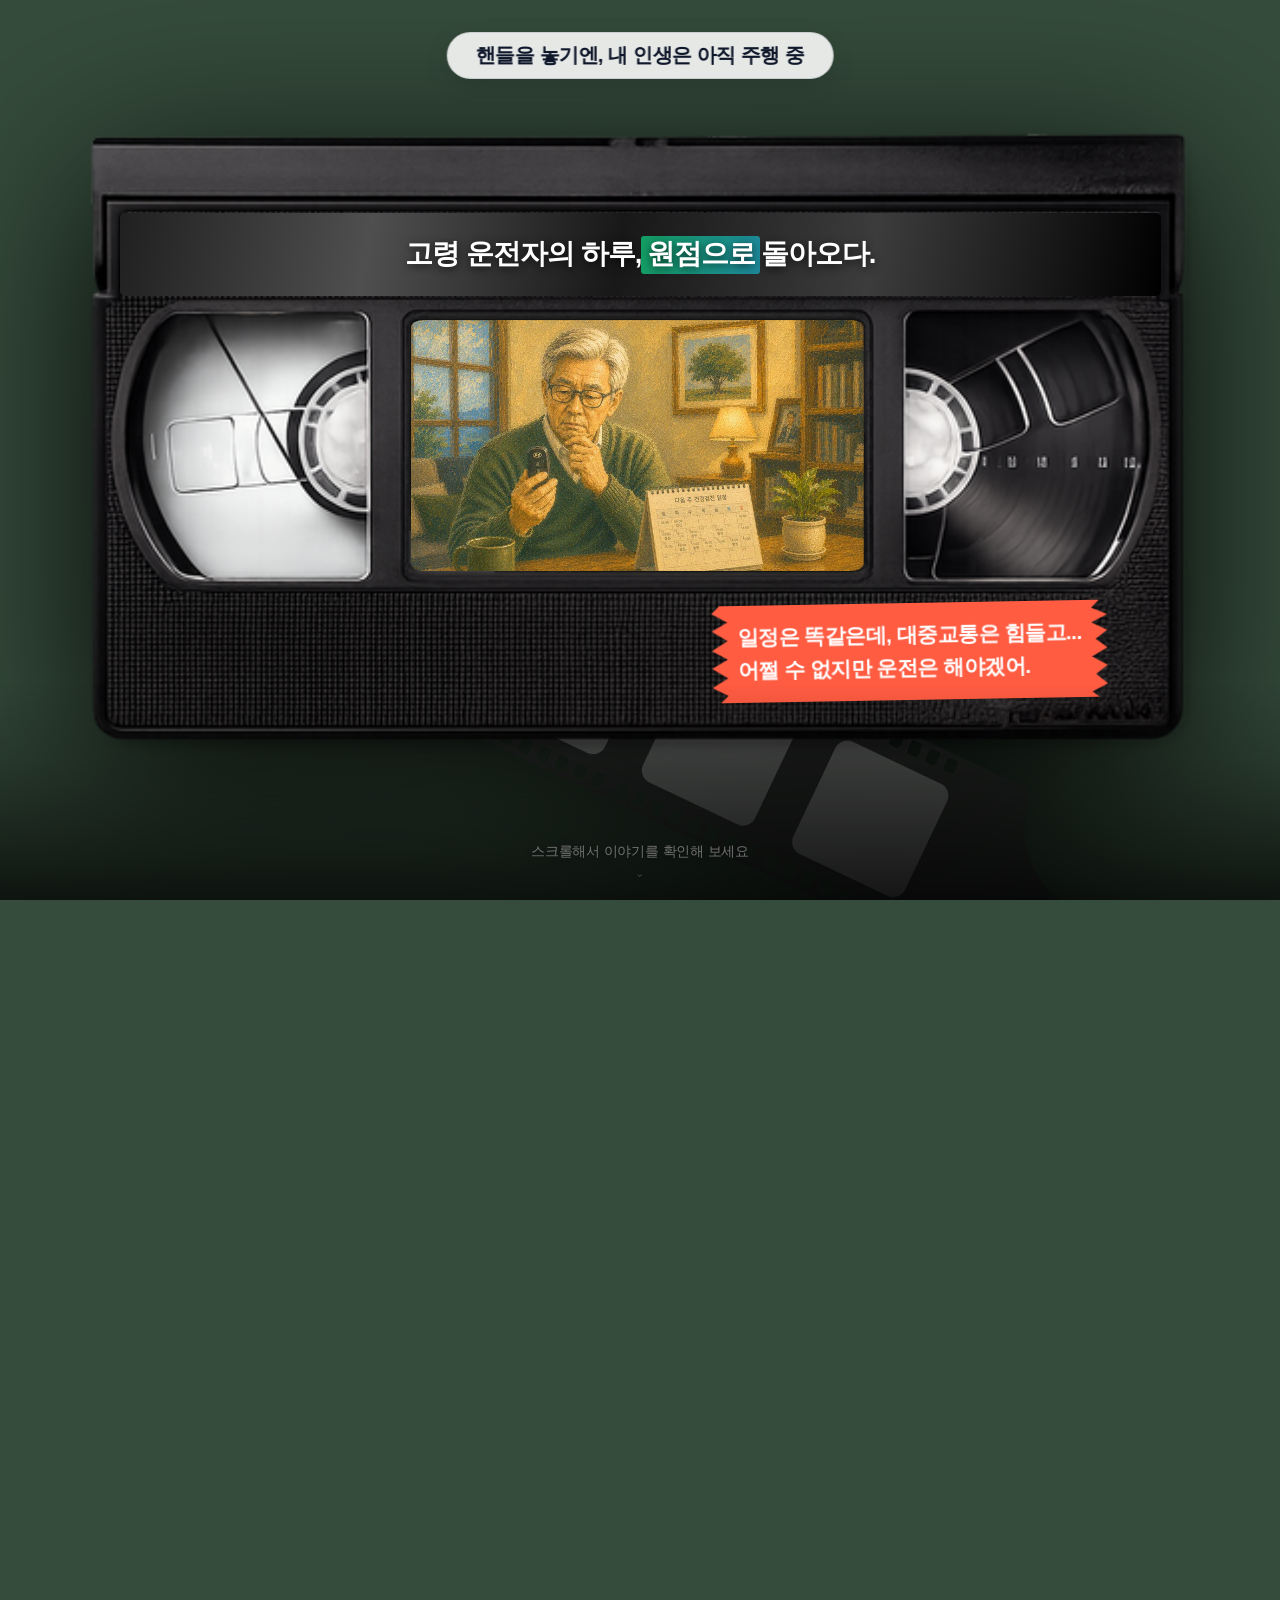
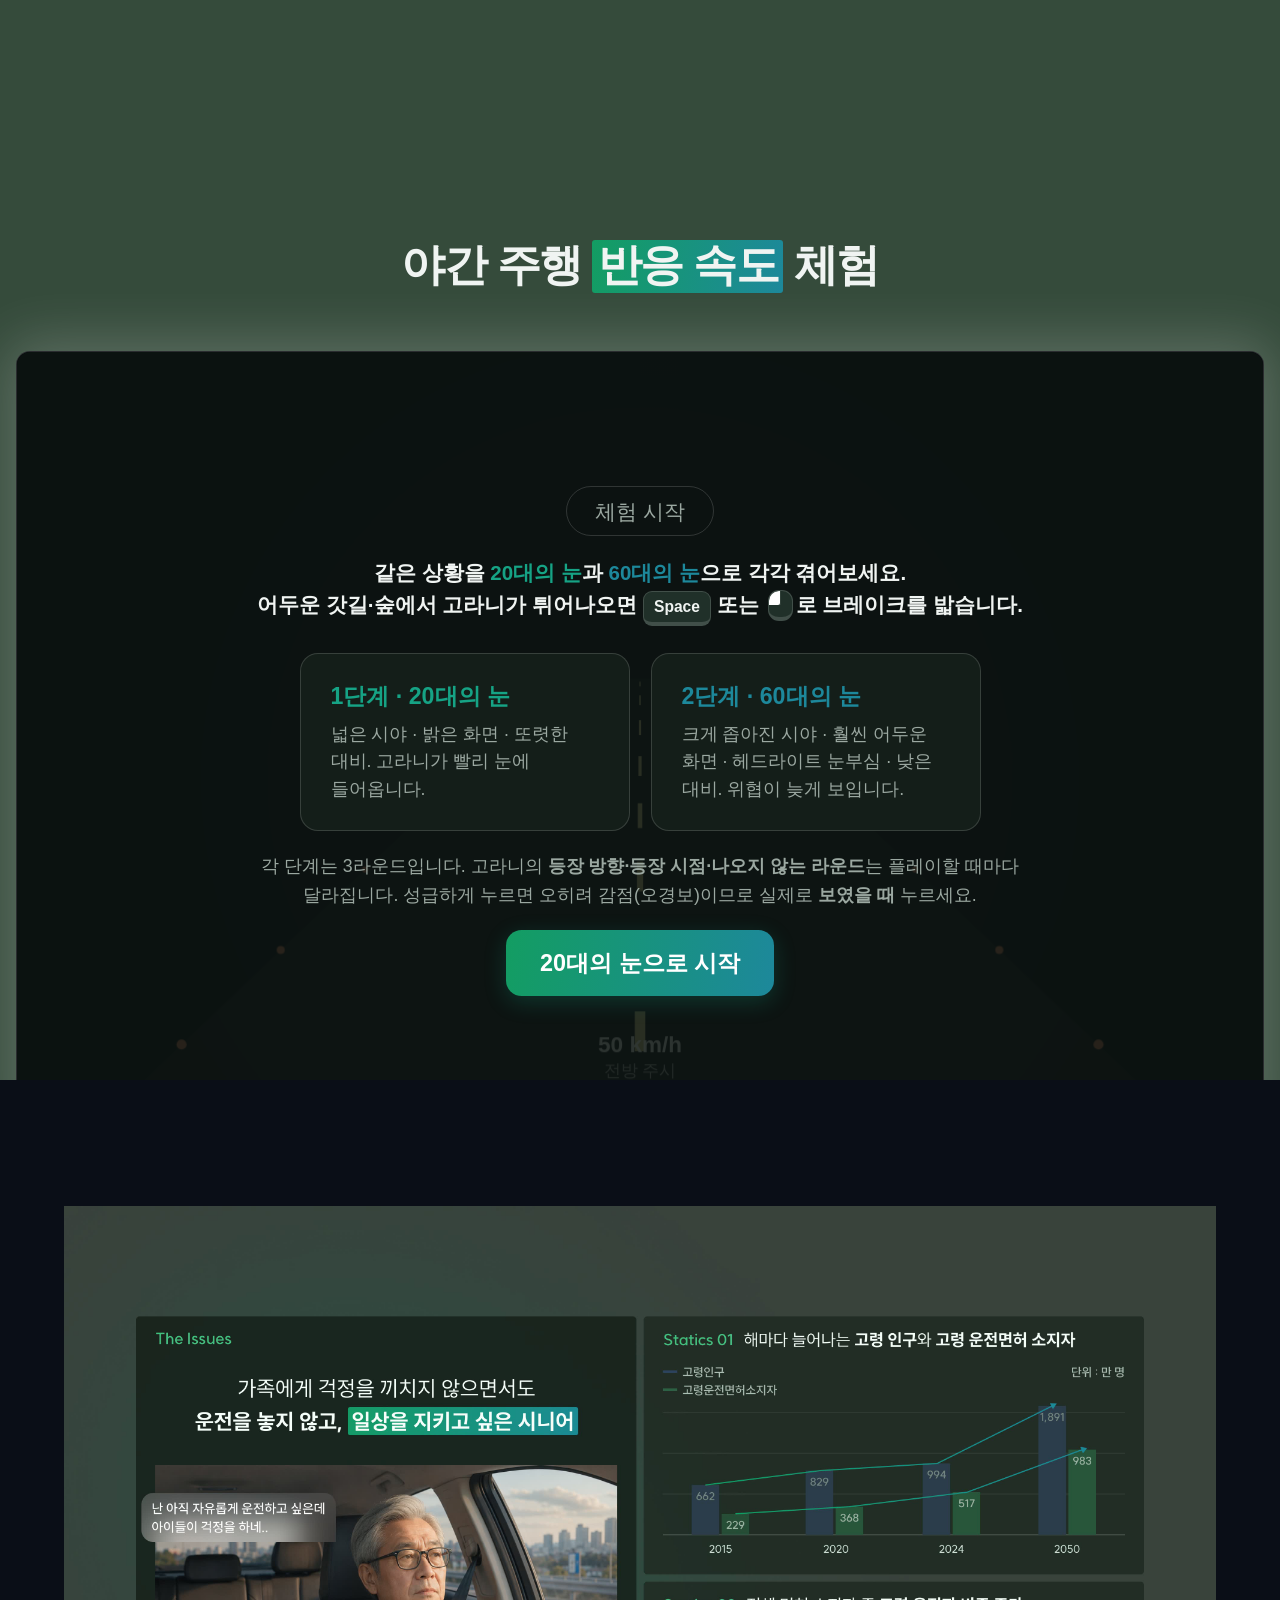
==== index.html @ 82ce7ccb "20260814 UI: Normalize initial scroll state 새로고침 후 지연 초기화와 스크롤 위치 튐을 정리했습니다." ====
<!doctype html>
<html lang="ko">
<head>
  <meta charset="UTF-8">
  <meta name="viewport" content="width=device-width, initial-scale=1">
  <script>
    history.scrollRestoration = 'manual';
    window.scrollTo(0, 0);
  </script>
  <title>핸들을 놓기엔, 내 인생은 아직 주행 중</title>
  <meta name="description" content="고령 운전자의 시선으로 바라본 일상과 교통 현실. 스크롤 인터랙션 비디오 테이프 스토리텔링">
  <meta property="og:type" content="website">
  <meta property="og:title" content="고령 운전자의 하루 — Scroll Sequence">
  <meta property="og:description" content="고령 운전자의 시선으로 바라본 일상과 교통 현실. 스크롤 인터랙션 비디오 테이프 스토리텔링">
  <meta property="og:url" content="https://userstory-h-04.vercel.app/">
  <meta property="og:image" content="https://userstory-h-04.vercel.app/assets/Thumbnail/T_Thumbnail.png">
  <meta property="og:image:width" content="1200">
  <meta property="og:image:height" content="630">
  <meta name="twitter:card" content="summary_large_image">
  <meta name="twitter:image" content="https://userstory-h-04.vercel.app/assets/Thumbnail/T_Thumbnail.png">
  <link rel="stylesheet" href="assets/style.css">
</head>
<body>
  <svg class="visual-filters" aria-hidden="true">
    <filter id="film-turbulence">
      <feTurbulence type="fractalNoise" baseFrequency=".008" numOctaves="2" seed="8" result="noise"/>
      <feDisplacementMap in="SourceGraphic" in2="noise" scale="24"/>
    </filter>
  </svg>

  <main>
    <section id="cover" class="page-section sequence--intro" aria-label="인트로">
      <div class="vhs-sticky">
        <div id="vhsCassette" class="vhs-stage-wrapper">
          <div class="film-strip-background">
            <img class="film-strip-img" src="assets/Playbook/_Screen/T_VideoFilm.png" alt="" draggable="false">
          </div>
          <div class="vhs-cassette-frame">
            <img class="vhs-body-img" src="assets/Playbook/_Screen/T_Video.png" alt="VHS 플레이어" draggable="false">
            <div class="vhs-screen-window">
              <div id="frame1" class="story-frame active"><img class="screen-content-img" src="assets/Playbook/_Story/Cover/T_Concern_02.webp" alt="운전을 고민하는 아버지"></div>
              <div id="frame2" class="story-frame"><img class="screen-content-img" src="assets/Playbook/_Story/Cover/T_Concern_02.webp" alt="운전을 고민하는 아버지"></div>
              <div id="frame3" class="story-frame"><img class="screen-content-img" src="assets/Playbook/_Story/Cover/T_Concern_02.webp" alt="운전을 고민하는 아버지"></div>
            </div>
            <div class="vhs-label-title">고령 운전자의 하루, <span>원점으로</span> 돌아오다.</div>
            <p id="noteText" class="vhs-orange-note">일정은 똑같은데, 대중교통은 힘들고...<br>어쩔 수 없지만 운전은 해야겠어.</p>
            <div id="glitchOverlay" class="glitch-overlay" aria-hidden="true"></div>
          </div>
        </div>
        <button id="scrollPrompt" class="scroll-prompt" type="button">
          <span class="scroll-text">스크롤해서 이야기를 확인해 보세요</span>
          <span class="scroll-arrow" aria-hidden="true">⌄</span>
        </button>
      </div>
    </section>

    <section id="playbook" class="page-section film-story scroll-sequences" aria-label="운전 시나리오">
      <h1 class="sr-only">핸들을 놓기엔, 내 인생은 아직 주행 중</h1>
      <div class="film-story-stage">
        <div class="shared-film-viewport">
          <div class="shared-film">
            <img class="shared-film-mask" src="assets/Playbook/_Screen/T_Film.png" alt="" draggable="false">
            <span class="film-date film-date--2">2026. 03. 23 (MON)</span>
            <span class="film-date film-date--3">2026. 03. 24 (TUE)</span>
            <span class="film-date film-date--4">2026. 03. 25 (WED)</span>
            <span class="film-date film-date--5">2026. 03. 26 (THU)</span>
            <span class="film-date film-date--6">2026. 03. 27 (FRI)</span>
            <span class="film-date film-date--7">2026. 03. 29 (SUN)</span>
            <div class="film-window" data-sequence="2">
              <img class="is-active" src="assets/Playbook/_Story/01_Accident/T_Accident_01.webp" alt="사고 상황 1"><img src="assets/Playbook/_Story/01_Accident/T_Accident_02.webp" alt="사고 상황 2"><img src="assets/Playbook/_Story/01_Accident/T_Accident_03.webp" alt="사고 상황 3">
            </div>
            <div class="film-window" data-sequence="3">
              <img class="is-active" src="assets/Playbook/_Story/02_Parking/T_Parking_01.webp" alt="주차 상황 1"><img src="assets/Playbook/_Story/02_Parking/T_Parking_02.webp" alt="주차 상황 2">
            </div>
            <div class="film-window" data-sequence="4">
              <img class="is-active" src="assets/Playbook/_Story/03_NewFeatures/T_Technology_01.webp" alt="신기술 사용 1"><img src="assets/Playbook/_Story/03_NewFeatures/T_Technology_02.webp" alt="신기술 사용 2">
            </div>
            <div class="film-window" data-sequence="5">
              <img class="is-active" src="assets/Playbook/_Story/04_PhoneCall/T_PhoneCall_02.webp" alt="가족 통화 2"><img src="assets/Playbook/_Story/04_PhoneCall/T_PhoneCall_03.webp" alt="가족 통화 3">
            </div>
            <div class="film-window" data-sequence="6">
              <img class="is-active" src="assets/Playbook/_Story/05_PublicTransit/T_PublicTransit_01.webp" alt="대중교통 이동 1"><img src="assets/Playbook/_Story/05_PublicTransit/T_PublicTransit_02.webp" alt="대중교통 이동 2"><img src="assets/Playbook/_Story/05_PublicTransit/T_PublicTransit_03.webp" alt="대중교통 이동 3">
            </div>
            <div class="film-window" data-sequence="7">
              <img class="is-active" src="assets/Playbook/_Story/06_Schedule/T_Schedule_02.webp" alt="일정 관리 2">
            </div>
          </div>
          <div class="film-outfocus film-outfocus--top"></div>
          <div class="film-outfocus film-outfocus--bottom"></div>
        </div>
        <div class="sequence-copy">
          <p class="sequence-kicker">DRIVING STORY</p>
          <h2 class="sequence-title">이제는<br><span class="title-highlight">예전 같지 않은 반사 신경</span>으로 불안이 커진다</h2>
        </div>
        <p class="sequence-bubble">내 운전 경력이 얼만데! 아직 문제 없어!</p>
      </div>
      <div class="film-story-timeline">
        <div id="sq02" class="sequence-segment" data-sequence="2" data-steps="3" data-title="이제는|예전 같지 않은 반사 신경으로 불안이 커진다" data-highlight="예전 같지 않은 반사 신경" data-bubbles="내 운전 경력이 얼만데! 아직 문제 없어!|어이구, 깜짝이야! 갑자기 오토바이가 나타났네!|이제는 반사 신경이 예전 같지 않네..."><i></i><i></i><i></i></div>
        <div class="sequence-segment" data-sequence="3" data-steps="2" data-title="차량 조작에 있어서|공간, 거리 판단의 어려움 증가" data-highlight="공간, 거리 판단의 어려움 증가" data-bubbles="어휴, 공간이 잘 안 나오네...|예전에는 한 번에 주차했는데... 이제는 백미러를 몇 번이나 보게 되네..."><i></i><i></i></div>
        <div class="sequence-segment" data-sequence="4" data-steps="2" data-title="새로운 기능과 어려운 용어로 기술 습득에 부담" data-highlight="기술 습득에 부담" data-bubbles="딸이 요즘 좋은 기능이 있다고 하던데...|모르는 기능이 너무 많고 복잡한데...\n이걸 어떻게 쓰지?"><i></i><i></i></div>
        <div class="sequence-segment" data-sequence="5" data-steps="2" data-title="운전을 말리는 주변인들의 걱정과 염려" data-highlight="주변인들의 걱정과 염려" data-bubbles="아빠... 이제는 나이도 있으니 운전을 그만하면 안 돼?\n나 걱정돼서 그래...|이제는 자녀들도 내 운전을 걱정하네...\n진짜 이제 운전을 그만해야 하나..."><i></i><i></i></div>
        <div class="sequence-segment" data-sequence="6" data-steps="3" data-title="운전대를 놓으며|멀어진 일상의 주도권" data-highlight="멀어진 일상의 주도권" data-bubbles="자식도 그렇게 말하는데... 대중교통을 탈까?|먼 거리도 아닌데 환승이 몇 번이야?|운전을 그만두니 이동이 버겁네..."><i></i><i></i><i></i></div>
        <div class="sequence-segment" data-sequence="7" data-steps="1" data-title="내 삶을 되찾기 위한 운전의 재선택" data-highlight="운전의 재선택" data-bubbles="그래도 운전은 포기할 수 없어!"><i></i></div>
        <div class="game-transition-spacer"></div>
      </div>
    </section>

    <div id="sq08" class="game-sequence" role="region" aria-label="반응 속도 게임">
      <iframe class="game-frame" src="assets/Playbook/_Game/Game.html?v=20260805-small-wheel-r1" title="야간 주행 반응 속도 체험"></iframe>
    </div>

    <section id="scenario-canvas" class="page-section scenario-canvas-stage" aria-label="시나리오 캔버스">
      <div class="canvas-sticky">
        <div class="canvas-track" id="scenario-canvas-track">
          <div class="canvas-slide"><img src="assets/ScenarioCanvas/3_ScenarioCanvas_01.jpg" alt="시나리오 캔버스 1"></div>
          <div class="canvas-slide"><img src="assets/ScenarioCanvas/3_ScenarioCanvas_02.webp" alt="시나리오 캔버스 2"></div>
          <div class="canvas-slide"><img src="assets/ScenarioCanvas/3_ScenarioCanvas_03.jpg" alt="시나리오 캔버스 3"></div>
          <div class="canvas-slide"><img src="assets/ScenarioCanvas/3_ScenarioCanvas_04.jpg" alt="시나리오 캔버스 4"></div>
          <div class="canvas-slide"><img src="assets/ScenarioCanvas/3_ScenarioCanvas_05.jpg" alt="시나리오 캔버스 5"></div>
        </div>
        <div class="canvas-pagination" id="scenario-indicator">
          <div class="pagination-dots">
            <button class="p-dot active" type="button" data-index="0" aria-label="1페이지"></button>
            <button class="p-dot" type="button" data-index="1" aria-label="2페이지"></button>
            <button class="p-dot" type="button" data-index="2" aria-label="3페이지"></button>
            <button class="p-dot" type="button" data-index="3" aria-label="4페이지"></button>
            <button class="p-dot" type="button" data-index="4" aria-label="5페이지"></button>
          </div>
          <span id="scenario-counter" class="pagination-text">01 / 05</span>
        </div>
      </div>
    </section>
  </main>

  <div id="global-playbook-title" class="global-playbook-title" aria-hidden="true">핸들을 놓기엔, 내 인생은 아직 주행 중</div>

  <button id="gameSkipButton" class="game-skip-button" type="button">게임 건너뛰기</button>
  <div class="bottom-gradient" aria-hidden="true"></div>

  <script type="module" src="assets/app.js"></script>
</body>
</html>
---- assets/style.css ----
/* Hyundai UserStory 16px playbook — §4.2/§5.2 sticky-scroll */

:root {
  --bg-dark-olive: #1c2722;
  --bg-deep-forest: #121915;
  --vhs-housing: #151718;
  --vhs-border: #2c3033;
  --highlight-mint: #16a385;
  --note-red: #e65245;
  --pill-bg: rgba(255, 255, 255, 0.14);
  --text-main: #f0f4f2;
  --text-muted: #9ba8a1;
  --font-sans: -apple-system, BlinkMacSystemFont, "Segoe UI", Roboto, Helvetica, Arial, sans-serif;
}

* {
  box-sizing: border-box;
  margin: 0;
  padding: 0;
}

html, body {
  width: 100%;
  min-height: 100vh;
  background: #354B3B;
  background-attachment: fixed;
  color: var(--text-main);
  font-family: var(--font-sans);
  overflow-x: clip;
  scroll-behavior: smooth;
  scroll-snap-type: y proximity;
}

.visual-filters {
  position: absolute;
  width: 0;
  height: 0;
  overflow: hidden;
  pointer-events: none;
}

::-webkit-scrollbar { width: 8px; }
::-webkit-scrollbar-track { background: #2b3f39; }
::-webkit-scrollbar-thumb { background: #4a6658; border-radius: 4px; }
::-webkit-scrollbar-thumb:hover { background: #5c7b6b; }


/* ==========================================================================
   PAGE 01 VIEW
   ========================================================================== */
/* §5.2: scroll-consuming 구간 — VHS 프레임이 스크롤 내부에서 전환 */
.sequence--intro {
  position: relative;
  width: 100vw;
  height: 100vh;
  min-height: 100vh;
  scroll-snap-align: start;
}

/* sticky 뷰포트 고정 컨테이너 */
.vhs-sticky {
  position: sticky;
  top: 0;
  height: 100vh;
  overflow: hidden;
  display: flex;
  flex-direction: column;
  align-items: center;
  justify-content: center;
}


/* ==========================================================================
   VHS STAGE WRAPPER  ─  relative container for both layers
   ========================================================================== */
.vhs-stage-wrapper {
  position: relative;
  z-index: 10;
  width: clamp(500px, 88vw, 1140px);
  display: flex;
  justify-content: center;
  align-items: flex-end;   /* tape protrudes from the bottom */
  filter: drop-shadow(0 40px 90px rgba(0, 0, 0, 0.9));
  opacity: calc(1 - var(--sq01-exit, 0));
  transform:
    translateY(calc(var(--sq01-exit, 0) * -22vh))
    scale(calc(1 - var(--sq01-exit, 0) * 0.08));
  filter:
    blur(calc(var(--sq01-exit, 0) * 8px))
    drop-shadow(0 40px 90px rgba(0, 0, 0, 0.9));
  will-change: transform, opacity, filter;
}

/* ==========================================================================
   LAYER 1 (BACK)  ─  video tape.png
   Sits behind video.png, shifted down so it peeks out below the cassette
   ========================================================================== */
.film-strip-background {
  position: absolute;
  bottom: -145px;
  left: 50%;
  transform: translateX(-48%) rotate(9deg);
  width: 92%;
  z-index: 1;           /* BELOW cassette frame */
  pointer-events: none;
  opacity: 0.7;
}
.film-strip-img {
  width: 100%;
  height: auto;
  display: block;
}

/* ==========================================================================
   LAYER 2 (FRONT)  ─  video.png cassette frame
   ========================================================================== */
.vhs-cassette-frame {
  position: relative;
  width: 100%;
  z-index: 2;           /* ABOVE tape layer */
}
.vhs-body-img {
  position: relative;
  z-index: 2;
  width: 100%;
  height: auto;
  display: block;
  border-radius: 10px;
}

/* Center Screen Window  ─  고민_2.png clean display */
.vhs-screen-window {
  position: absolute;
  top: 29.56%;
  left: 29.61%;
  width: 40.25%;
  height: 39.62%;
  overflow: hidden;
  border-radius: 2.8%;
  z-index: 1;
  background: #000;
}
.story-frame {
  position: absolute;
  top: 0; left: 0; width: 100%; height: 100%;
  opacity: 0;
  transition: opacity 0.6s ease;
  display: flex; align-items: center; justify-content: center;
  background: #000;
}
.story-frame.active { opacity: 1; }
.screen-content-img {
  display: block;
  width: 100%;
  height: 100%;
  max-width: none;
  max-height: none;
  object-fit: cover;
  object-position: center;
  transform: none;
  transform-origin: center;
  filter: none !important;
}

.vhs-label-title {
  position: absolute;
  z-index: 3;
  top:12.8%;
  left: 3.8%;
  width: 92.4%;
  max-width: none;
  height: 13%;
  padding: 0 clamp(16px, 1.8vw, 26px);
  transform: none;
  display: flex;
  align-items: center;
  justify-content: center;
  border-radius: 5px;
  background: linear-gradient(
    100deg,
    #202020 0%,
    #4f4f4f 24%,
    #181818 48%,
    #3c3c3c 72%,
    #000000 100%
  );
  color: #fff;
  font-family: 'Pretendard', var(--font-sans);
  font-size: clamp(1rem, 2.15vw, 2rem);
  font-weight: 700;
  line-height: 1.25;
  text-align: center;
  letter-spacing: -.035em;
  white-space: nowrap;
  box-shadow: 0 5px 16px rgba(0,0,0,.32);
  text-shadow: 0 2px 8px rgba(0,0,0,.72);
}

.vhs-label-title span {
  display: inline-block;
  padding: .04em .2em .08em;
  border-radius: 3px;
  background: linear-gradient(100deg, #139d62 0%, #1d889b 100%);
}

.vhs-orange-note {
  position: absolute;
  z-index: 3;
  right: 8.5%;
  bottom: 10.5%;
  width: fit-content;
  max-width: 46%;
  padding: clamp(10px, 1.25vw, 18px) clamp(15px, 2vw, 28px);
  clip-path: polygon(2% 0, 98% 0, 96% 8%, 100% 15%, 96% 23%, 100% 31%, 97% 40%, 100% 49%, 96% 58%, 100% 67%, 97% 76%, 100% 86%, 96% 94%, 98% 100%, 2% 100%, 4% 92%, 0 84%, 4% 74%, 0 64%, 4% 55%, 0 46%, 4% 36%, 0 26%, 4% 17%, 0 8%);
  background: #ff5c42;
  color: #fff;
  font-family: 'Pretendard', var(--font-sans);
  font-size: clamp(.9rem, 1.65vw, 1.375rem);
  font-weight: 700;
  line-height: 1.55;
  letter-spacing: -.025em;
  text-align: left;
  transform: rotate(-1deg);
  filter: drop-shadow(0 8px 12px rgba(0,0,0,.24));
}

.title-highlight,
.sequence-title .title-highlight {
  background: linear-gradient(100deg, #139d62 0%, #1d889b 100%);
}

/* ==========================================================================
   SCROLL PROMPT
   ========================================================================== */
.scroll-prompt {
  position: fixed;
  bottom: 20px; left: 50%;
  transform: translateX(-50%);
  z-index: 100;
  display: flex; flex-direction: column; align-items: center; gap: 4px;
  padding: 0;
  border: 0;
  background: transparent;
  color: rgba(255, 255, 255, 0.92);
  text-shadow: 0 1px 8px rgb(0 0 0 / .45);
  -webkit-appearance: none;
  cursor: pointer;
  opacity: calc(1 - var(--sq01-exit, 0));
  transition: transform 0.3s ease;
}
.scroll-text { font-size: 0.88rem; font-weight: 500; letter-spacing: -0.2px; }
.scroll-arrow { animation: bounce-arrow 1.6s ease-in-out infinite; }
@keyframes bounce-arrow {
  0%, 100% { transform: translateY(0); }
  50%       { transform: translateY(8px); }
}

/* ==========================================================================
   SCROLL STORY SECTIONS
   ========================================================================== */
.scroll-sequences {
  position: relative; z-index: 15; padding-bottom: 20vh;
}

/* ==========================================================================
   SQ02–SQ07 — SHARED T_FILM STORY
   ========================================================================== */
.film-story {
  position: relative;
  min-height: 100vh;
  scroll-snap-align: start;
  z-index: 15;
}

/* §5.2: fixed 오버레이 → sticky (섹션 내부 고정) */
.film-story-stage {
  position: sticky;
  top: 0;
  left: 0;
  width: 100%;
  height: 100vh;
  overflow: hidden;
  z-index: 20;
  opacity: var(--film-story-visible, 0);
  pointer-events: none;
  isolation: isolate;
}

.global-playbook-title {
  position: fixed;
  z-index: 60;
  top: 32px;
  left: 50%;
  padding: 10px 28px;
  border: 1px solid rgb(15 23 42 / .12);
  border-radius: 999px;
  background: rgb(255 255 255 / .88);
  color: #0f172a;
  font-family: Pretendard, Inter, "Noto Sans KR", sans-serif;
  font-size: clamp(18px, 1.6vw, 24px);
  font-weight: 800;
  line-height: 1.2;
  letter-spacing: -.025em;
  white-space: nowrap;
  box-shadow: 0 8px 24px rgb(0 0 0 / .12);
  transform: translateX(-50%);
  backdrop-filter: blur(16px);
  pointer-events: none;
  opacity: 0;
  visibility: hidden;
  transition: opacity 320ms ease, visibility 320ms ease;
}

.global-playbook-title.is-visible {
  opacity: 1;
  visibility: visible;
}

@media (max-width: 720px) {
  .global-playbook-title {
    top: max(12px, env(safe-area-inset-top));
    max-width: calc(100vw - 24px);
    padding: 8px 16px;
    font-size: clamp(14px, 4.2vw, 18px);
    white-space: normal;
    text-align: center;
  }
}

.film-story.is-visible .film-story-stage {
  pointer-events: none; /* 항상 none — 게임/버블만 인터랙션 */
}

.film-story-stage::before {
  content: '';
  position: absolute;
  z-index: 0;
  top: 50%;
  left: 50%;
  width: clamp(520px, 62vw, 920px);
  aspect-ratio: 1;
  border-radius: 44% 56% 52% 48%;
  background:
    radial-gradient(ellipse at 38% 48%, rgba(49, 134, 108, .9) 0%, rgba(49, 134, 108, .62) 28%, rgba(49, 134, 108, .2) 56%, transparent 78%),
    radial-gradient(ellipse at 65% 45%, rgba(33, 144, 163, .82) 0%, rgba(33, 144, 163, .48) 30%, rgba(33, 144, 163, .16) 58%, transparent 80%);
  background-position: 0% 0%, 100% 10%;
  background-size: 82% 88%, 86% 84%;
  background-repeat: no-repeat;
  opacity: 0;
  filter: url('#film-turbulence') blur(18px);
  -webkit-mask-image: radial-gradient(
    ellipse at center,
    #000 0%,
    #000 28%,
    rgba(0, 0, 0, .78) 48%,
    rgba(0, 0, 0, .3) 66%,
    transparent 100%
  );
  mask-image: radial-gradient(
    ellipse at center,
    #000 0%,
    #000 28%,
    rgba(0, 0, 0, .78) 48%,
    rgba(0, 0, 0, .3) 66%,
    transparent 100%
  );
  transform: translate(-50%, -50%) scale(.82);
  will-change: opacity, transform, border-radius, background-position, background-size;
}

.film-story.is-visible .film-story-stage::before {
  animation:
    film-blur-enter .8s ease-out .2s both,
    film-turbulence-shape 7s ease-in-out .2s infinite;
}

@keyframes film-blur-enter {
  from {
    opacity: 0;
  }
  to {
    opacity: .72;
  }
}

@keyframes film-turbulence-shape {
  0%, 100% {
    border-radius: 44% 56% 52% 48% / 53% 45% 55% 47%;
    background-position: 0% 0%, 100% 10%;
    background-size: 82% 88%, 86% 84%;
    transform: translate(-50%, -50%) rotate(0deg) scaleX(1) scaleY(.92);
  }
  25% {
    border-radius: 35% 65% 43% 57% / 61% 39% 66% 34%;
    background-position: 8% 7%, 92% 2%;
    background-size: 90% 80%, 79% 92%;
    transform: translate(-49%, -51%) rotate(3deg) scaleX(.9) scaleY(1.08);
  }
  50% {
    border-radius: 63% 37% 68% 32% / 38% 62% 41% 59%;
    background-position: 3% 13%, 97% 14%;
    background-size: 76% 94%, 92% 76%;
    transform: translate(-51%, -49%) rotate(-2deg) scaleX(1.1) scaleY(.9);
  }
  75% {
    border-radius: 39% 61% 34% 66% / 67% 33% 58% 42%;
    background-position: -5% 5%, 104% 20%;
    background-size: 88% 84%, 82% 90%;
    transform: translate(-50%, -51%) rotate(2deg) scaleX(.94) scaleY(1.06);
  }
}

.film-story-timeline {
  position: relative;
  margin-top: 0;
  pointer-events: none;
}

.sequence-segment {
  position: relative;
  height: calc(var(--sequence-steps, 3) * 100vh);
}

.sequence-segment[data-steps="1"] { --sequence-steps: 1; }
.sequence-segment[data-steps="2"] { --sequence-steps: 2; }
.sequence-segment[data-steps="3"] { --sequence-steps: 3; }

.game-transition-spacer {
  position: relative;
  height: 100vh;
  pointer-events: none;
}

.sequence-segment > i {
  position: absolute;
  left: 0;
  width: 1px;
  height: 1px;
}
.sequence-segment > i:nth-child(1) { top: 0; }
.sequence-segment > i:nth-child(2) { top: 33.333%; }
.sequence-segment > i:nth-child(3) { top: 66.666%; }
.sequence-segment[data-steps="2"] > i:nth-child(2) { top: 50%; }

.shared-film-viewport {
  position: absolute;
  inset: 0;
  z-index: 1;
  overflow: hidden;
  opacity: 1;
  transform: none;
  will-change: opacity, transform;
}

.film-story[data-current-sequence="7"] .shared-film-viewport {
  -webkit-mask-image: linear-gradient(
    to bottom,
    #000 0%,
    #000 78%,
    rgba(0, 0, 0, .82) 86%,
    rgba(0, 0, 0, .34) 94%,
    transparent 100%
  );
  mask-image: linear-gradient(
    to bottom,
    #000 0%,
    #000 78%,
    rgba(0, 0, 0, .82) 86%,
    rgba(0, 0, 0, .34) 94%,
    transparent 100%
  );
}

.shared-film {
  position: absolute;
  top: 0;
  left: 50%;
  width: min(54vw, 621px);
  aspect-ratio: 621 / 3722;
  will-change: transform;
  transition: transform .8s cubic-bezier(.22, .8, .25, 1);
}

.film-story.is-entering .shared-film {
  transition-duration: .12s;
  transition-timing-function: cubic-bezier(.22, .8, .25, 1);
}

.shared-film-mask {
  position: absolute;
  inset: 0;
  z-index: 1;
  width: 100%;
  height: 100%;
  display: block;
  pointer-events: none;
}

.film-date {
  position: absolute;
  z-index: 3;
  left: 23.1%;
  width: 43.5%;
  min-height: 1.18%;
  display: flex;
  align-items: center;
  padding-left: .35%;
  background: #1e1e1e;
  color: #f1f1f1;
  font-family: var(--font-sans);
  font-size: clamp(10px, 1.74vw, 20px);
  font-weight: 400;
  line-height: 1;
  letter-spacing: .01em;
  white-space: nowrap;
  pointer-events: none;
}

.film-date--2 { top: 1.27%; }
.film-date--3 { top: 13.10%; }
.film-date--4 { top: 24.93%; }
.film-date--5 { top: 36.77%; }
.film-date--6 { top: 48.59%; }
.film-date--7 { top: 60.42%; }

.film-window {
  position: absolute;
  left: 23.35%;
  width: 52.98%;
  height: 8.84%;
  overflow: hidden;
  border-radius: 10.8%;
  clip-path: inset(0 round 10.8%);
  background: #111;
  z-index: 2;
  isolation: isolate;
  transform: translateZ(0);
}
.film-window[data-sequence="2"] { top: 2.79%; }
.film-window[data-sequence="3"] { top: 14.59%; }
.film-window[data-sequence="4"] { top: 26.42%; }
.film-window[data-sequence="5"] { top: 38.28%; }
.film-window[data-sequence="6"] { top: 50.11%; }
.film-window[data-sequence="7"] { top: 61.92%; }

.film-window img {
  position: absolute;
  inset: 0;
  width: 100%;
  height: 100%;
  display: block;
  object-fit: cover;
  opacity: 0;
  transform: translate3d(0, 0, 0) scale(1.025);
  transform-origin: 50% 50%;
  transition: opacity .55s ease, transform .8s ease;
  backface-visibility: hidden;
  will-change: opacity, transform;
}

.film-window img.is-active {
  opacity: 1;
  transform: translate3d(0, 0, 0) scale(1);
}

.film-outfocus {
  position: absolute;
  z-index: 8;
  left: 0;
  right: 0;
  pointer-events: none;
  background: rgba(53, 75, 59, .025);
  -webkit-backdrop-filter: blur(10px);
  backdrop-filter: blur(10px);
}

.film-outfocus--top {
  top: 0;
  height: calc(50% - clamp(205px, 24vh, 265px));
  -webkit-mask-image: linear-gradient(to bottom, #000 0%, #000 84%, transparent 100%);
  mask-image: linear-gradient(to bottom, #000 0%, #000 84%, transparent 100%);
}

.film-outfocus--bottom {
  bottom: 0;
  height: calc(50% - clamp(205px, 24vh, 265px));
  -webkit-mask-image: linear-gradient(to top, #000 0%, #000 84%, transparent 100%);
  mask-image: linear-gradient(to top, #000 0%, #000 84%, transparent 100%);
}

.sequence-copy {
  position: absolute;
  z-index: 30;
  top: 50%;
  left: calc(25% - min(13.5vw, 155px));
  width: min(25vw, 340px);
  transform: translate(-50%, -50%);
  opacity: 1;
  transition: opacity .35s ease;
  animation: sequence-title-hover 4.2s ease-in-out infinite alternate;
}

@keyframes sequence-title-hover {
  from { translate: 0 0; }
  to { translate: 0 -3px; }
}

.sequence-kicker {
  margin-bottom: 10px;
  color: rgba(255,255,255,.55);
  font-family: 'Outfit', sans-serif;
  font-size: .74rem;
  font-weight: 700;
  letter-spacing: .14em;
}

.sequence-title {
  display: inline-block;
  width: min(30vw, 430px);
  padding: 22px 26px;
  background: #090a09;
  color: #fff;
  font-family: 'Pretendard', var(--font-sans);
  font-size: clamp(1.35rem, 2.1vw, 2rem);
  font-weight: 700;
  box-shadow: 0 18px 42px rgba(0,0,0,.45);
  line-height: 1.52;
  word-break: keep-all;
}

.film-story[data-current-sequence="3"] .sequence-copy {
  width: min(32vw, 520px);
}

.film-story[data-current-sequence="3"] .sequence-title {
  width: min(36vw, 520px);
}

.film-story[data-current-sequence="3"] .sequence-title .title-highlight {
  white-space: nowrap;
}

.bottom-gradient {
  position: fixed;
  z-index: 80;
  left: 0;
  right: 0;
  bottom: 0;
  height: clamp(110px, 24vh, 270px);
  background: linear-gradient(to bottom, transparent 0%, rgba(0,0,0,.18) 35%, rgba(0,0,0,.72) 100%);
  pointer-events: none;
  opacity: 1;
  transition: opacity 420ms ease;
}


/* ==========================================================================
   SQ08 — INTEGRATED MINI GAME
   ========================================================================== */
.game-sequence {
  position: relative;
  scroll-snap-align: start;
  z-index: 10;
  width: 100%;
  height: 100vh;
  min-height: 100vh;
  overflow: hidden;
  background: #354B3B;
  opacity: 1;
  visibility: visible;
  pointer-events: none;
}

.game-sequence.is-active {
  pointer-events: auto;
}

.game-frame {
  display: block;
  width: 100%;
  height: 100%;
  min-height: 0;
  border: 0;
  background: #354B3B;
}

.game-skip-button {
  position: fixed;
  z-index: 220;
  top: clamp(52px, 5.2vh, 60px);
  right: clamp(24px, 2.35vw, 48px);
  padding: 13.2px 22.8px;
  border: 1px solid rgba(255, 255, 255, .16);
  border-radius: 999px;
  background: rgba(8, 10, 15, .58);
  color: rgba(255, 255, 255, .88);
  font-family: var(--font-sans);
  font-size: 16.8px;
  font-weight: 600;
  letter-spacing: -.02em;
  opacity: 0;
  visibility: hidden;
  pointer-events: none;
  transform: translateY(-8px);
  backdrop-filter: blur(16px);
  -webkit-backdrop-filter: blur(16px);
  /* visibility 딜레이: opacity exit(300ms) 끝난 뒤 hidden */
  transition: opacity .3s ease, transform .4s cubic-bezier(.16,1,.3,1),
              background .2s ease, visibility 0s linear .3s;
}

body.game-active .game-skip-button {
  opacity: 1;
  visibility: visible;
  pointer-events: auto;
  transform: translateY(0);
  /* 진입: visibility 즉시, opacity/transform 트랜지션 */
  transition: opacity .3s ease, transform .4s cubic-bezier(.16,1,.3,1),
              background .2s ease, visibility 0s linear 0s;
}

.game-skip-button:hover {
  background: rgba(28, 34, 42, .78);
}

.top-header,
.bottom-gradient,
.scroll-prompt {
  transition: opacity 420ms ease, visibility 0s linear 0s;
}

body.game-chrome-hidden .top-header,
body.game-chrome-hidden .bottom-gradient,
body.game-chrome-hidden .scroll-prompt {
  opacity: 0;
  visibility: hidden;
  pointer-events: none;
  transition: opacity 420ms ease, visibility 0s linear 420ms;
}

@media (max-width: 768px) {
  .game-sequence {
    height: 100svh;
    min-height: 100svh;
  }

  .game-frame {
    height: 100%;
    min-height: 0;
  }
}

.sequence-bubble {
  position: absolute;
  z-index: 30;
  top: 42%;
  left: calc(50% + min(11vw, 126px));
  max-width: min(34vw, 440px);
  padding: 12px 17px;
  border: 1px solid rgba(255, 255, 255, .1);
  border-radius: 20px 20px 20px 0;
  background: rgba(0, 0, 0, .25);
  -webkit-backdrop-filter: blur(112.5px);
  backdrop-filter: blur(112.5px);
  color: #fff;
  font-size: clamp(.86rem, 1.265vw, 1.155rem);
  font-weight: 800;
  white-space: pre-line;
  box-shadow: 0 10px 28px rgba(0,0,0,.3);
  transition: opacity .28s ease, transform .28s ease;
}

.sequence-bubble.bubble-enter {
  animation:
    bubble-arrive .35s ease-out both,
    bubble-hover 2.8s ease-in-out .35s infinite alternate;
}

.sequence-bubble[data-sequence="5"][data-step="0"] {
  width: max-content;
  max-width: min(46vw, 620px);
  overflow: visible;
}

.sequence-bubble[data-sequence="5"][data-step="0"]::after {
  content: '';
  position: absolute;
  top: 50%;
  left: -58px;
  width: 58px;
  border-top: 2px dotted rgba(29, 136, 155, .7);
  transform: translateY(-50%);
  pointer-events: none;
}

.call-voice-header {
  display: flex;
  align-items: center;
  gap: 7px;
  margin-bottom: 8px;
  color: #43b88d;
  font-size: .72em;
  font-weight: 700;
  letter-spacing: .04em;
}

.call-voice-icon {
  display: inline-flex;
  align-items: center;
  justify-content: center;
  width: 1.6em;
  height: 1.6em;
  border-radius: 50%;
  background: linear-gradient(100deg, #139d62, #1d889b);
  color: #fff;
  animation: call-icon-ring 2.6s ease-in-out 1.1s infinite;
}

.call-voice-wave {
  display: inline-flex;
  align-items: center;
  gap: 3px;
  height: 18px;
  margin-left: 2px;
}

.call-voice-wave i {
  display: block;
  width: 3px;
  height: 28%;
  border-radius: 999px;
  background: linear-gradient(to top, #139d62, #1d889b);
  animation: call-wave-pulse .9s ease-in-out infinite alternate;
}

.call-voice-wave i:nth-child(2) { animation-delay: -.18s; }
.call-voice-wave i:nth-child(3) { animation-delay: -.36s; }
.call-voice-wave i:nth-child(4) { animation-delay: -.54s; }
.call-voice-wave i:nth-child(5) { animation-delay: -.72s; }

.call-voice-copy,
.call-voice-line {
  display: block;
}

.call-voice-line {
  opacity: 0;
  animation: call-line-reveal .42s ease-out forwards;
}

.call-voice-line:nth-child(1) { animation-delay: .34s; }
.call-voice-line:nth-child(2) { animation-delay: .48s; }
.call-voice-line:nth-child(3) { animation-delay: .62s; }

.sequence-bubble[data-sequence="2"][data-step="1"],
.sequence-bubble[data-sequence="7"][data-step="0"] {
  max-width: min(44vw, 570px);
  padding: 15.6px 22.1px;
  font-size: clamp(1.12rem, 1.645vw, 1.5rem);
}

.sequence-bubble.bubble-enter[data-sequence="2"][data-step="1"] {
  animation:
    bubble-shock .58s cubic-bezier(.2, .9, .22, 1) both,
    bubble-hover 2.8s ease-in-out .58s infinite alternate;
}

.sequence-bubble.bubble-enter[data-sequence="2"][data-step="2"] {
  transform-origin: left bottom;
  animation:
    bubble-wave-in .9s cubic-bezier(.22, .72, .22, 1) both,
    bubble-hover 2.8s ease-in-out .9s infinite alternate;
}

.sequence-bubble.bubble-enter[data-sequence="6"][data-step="1"] {
  transform-origin: left bottom;
  animation:
    bubble-weary-wave-in 1.15s cubic-bezier(.3, .62, .32, 1) both,
    bubble-hover 3.4s ease-in-out 1.15s infinite alternate;
}

@keyframes bubble-arrive {
  from { opacity: 0; }
  to { opacity: 1; }
}

@keyframes bubble-shock {
  0% {
    opacity: 0;
    scale: .25;
  }
  68% {
    opacity: 1;
    scale: 1.12;
  }
  100% {
    opacity: 1;
    scale: 1;
  }
}

@keyframes bubble-wave-in {
  0% {
    opacity: 0;
    transform: translateY(18px) rotate(-4deg) skewX(-8deg);
  }
  32% {
    opacity: .72;
    transform: translateY(-7px) rotate(3deg) skewX(5deg);
  }
  58% {
    opacity: 1;
    transform: translateY(4px) rotate(-2deg) skewX(-3deg);
  }
  78% {
    transform: translateY(-2px) rotate(1deg) skewX(1.5deg);
  }
  100% {
    opacity: 1;
    transform: translateY(0) rotate(0) skewX(0);
  }
}

@keyframes bubble-weary-wave-in {
  0% {
    opacity: 0;
    transform: translateY(13px) rotate(-1.8deg) skewX(-3deg);
  }
  34% {
    opacity: .58;
    transform: translateY(-3px) rotate(1.2deg) skewX(2deg);
  }
  62% {
    opacity: .82;
    transform: translateY(3px) rotate(-.8deg) skewX(-1.2deg);
  }
  82% {
    opacity: 1;
    transform: translateY(-1px) rotate(.4deg) skewX(.5deg);
  }
  100% {
    opacity: 1;
    transform: translateY(0) rotate(0) skewX(0);
  }
}

@keyframes bubble-hover {
  from { translate: 0 0; }
  to { translate: 0 -8px; }
}

.sequence-bubble.bubble-hovering {
  animation: bubble-hover 2.8s ease-in-out infinite alternate;
}

.film-story:not(.highlight-ready) .sequence-copy,
.film-story:not(.highlight-ready) .sequence-bubble {
  visibility: hidden;
  opacity: 0;
  translate: 0 clamp(160px, 24vh, 240px);
  animation: none !important;
}

.sequence-copy.sequence-boundary-enter,
.sequence-bubble.sequence-boundary-enter {
  visibility: visible;
  animation: sequence-ui-rise .8s cubic-bezier(.22, .8, .25, 1) both;
}

.sequence-bubble.sequence-boundary-enter[data-sequence="5"][data-step="0"] {
  transform-origin: left center;
  animation: call-bubble-arrive .95s cubic-bezier(.2, .82, .22, 1) both;
}

.sequence-bubble.sequence-boundary-enter[data-sequence="7"][data-step="0"] {
  transform-origin: center;
  animation: bubble-shock .58s cubic-bezier(.2, .9, .22, 1) both;
}

@keyframes sequence-ui-rise {
  from {
    opacity: 0;
    translate: 0 clamp(160px, 24vh, 240px);
  }
  to {
    opacity: 1;
    translate: 0 0;
  }
}

@keyframes call-bubble-arrive {
  0% {
    opacity: 0;
    transform: translateX(-48px) scaleX(.24);
  }
  64% {
    opacity: 1;
    transform: translateX(0) scaleX(1.035);
  }
  100% {
    opacity: 1;
    transform: translateX(0) scaleX(1);
  }
}

@keyframes call-line-reveal {
  from {
    opacity: 0;
    translate: -8px 0;
  }
  to {
    opacity: 1;
    translate: 0 0;
  }
}

@keyframes call-wave-pulse {
  from { height: 28%; opacity: .55; }
  to { height: 94%; opacity: 1; }
}

@keyframes call-icon-ring {
  0%, 82%, 100% { rotate: 0deg; }
  86% { rotate: -12deg; }
  90% { rotate: 12deg; }
  94% { rotate: -8deg; }
  98% { rotate: 6deg; }
}

.sequence-copy.is-changing,
.sequence-bubble.is-changing {
  opacity: 1;
}

/* ==========================================================================
   SQ02 — VERTICAL FILM SEQUENCE
   ========================================================================== */
.sequence--film {
  position: relative;
  height: 400vh;
  --sq02-enter: 0;
}

.sq02-stage {
  position: sticky;
  top: 0;
  width: 100%;
  height: 100vh;
  display: grid;
  grid-template-columns: minmax(260px, 390px) minmax(380px, 560px);
  align-items: center;
  justify-content: center;
  gap: clamp(50px, 9vw, 160px);
  padding: 108px 6vw 38px;
  overflow: hidden;
}

.sq02-copy {
  position: relative;
  z-index: 4;
  opacity: var(--sq02-enter);
  transform: translateY(calc((1 - var(--sq02-enter)) * 70px));
  will-change: opacity, transform;
}

.sq02-kicker {
  margin-bottom: 12px;
  color: rgba(255,255,255,.52);
  font-family: 'Outfit', sans-serif;
  font-size: .72rem;
  font-weight: 700;
  letter-spacing: .16em;
}

.sq02-title {
  display: inline-block;
  background: #080908;
  padding: 25px 28px;
  color: #fff;
  font-size: clamp(1.18rem, 1.75vw, 1.72rem);
  font-weight: 900;
  line-height: 1.55;
  box-shadow: 0 20px 50px rgba(0,0,0,.42);
}

.sq02-title span {
  display: inline-block;
  padding: 0 7px 2px;
  border-radius: 4px;
  background: linear-gradient(90deg, #179962, #16a3a0);
}

.sq02-film-viewport {
  position: relative;
  width: min(46vw, 570px);
  height: calc(100vh - 146px);
  min-height: 540px;
  overflow: hidden;
  opacity: var(--sq02-enter);
  transform: translateY(calc((1 - var(--sq02-enter)) * 110px));
  filter: drop-shadow(0 25px 38px rgba(0,0,0,.45));
  will-change: opacity, transform;
}

.sq02-film-track {
  position: absolute;
  top: 0;
  left: 50%;
  width: min(39vw, 502px);
  display: flex;
  flex-direction: column;
  gap: 34px;
  will-change: transform;
}

.sq02-frame {
  position: relative;
  flex: 0 0 auto;
  width: 100%;
  aspect-ratio: 502 / 441;
  opacity: .26;
  filter: blur(2px);
  transform: scale(.94);
  transition: opacity .35s ease, filter .35s ease, transform .35s ease;
}

.sq02-frame.is-active {
  opacity: 1;
  filter: blur(0);
  transform: scale(1);
}

.sq02-picture {
  position: absolute;
  top: 12.7%;
  left: 17.33%;
  width: 65.34%;
  height: 74.38%;
  overflow: hidden;
  border-radius: 11%;
  background: #111;
}

.sq02-picture img {
  width: 100%;
  height: 100%;
  display: block;
  object-fit: cover;
}

.sq02-film-mask {
  position: absolute;
  inset: 0;
  z-index: 2;
  width: 100%;
  height: 100%;
  display: block;
  pointer-events: none;
}

.sq02-date {
  position: absolute;
  z-index: 5;
  top: calc(50% - min(17.5vw, 194px));
  left: 21%;
  color: #f2f2f2;
  font-family: 'Outfit', monospace;
  font-size: clamp(.7rem, 1.05vw, .92rem);
  letter-spacing: .04em;
  pointer-events: none;
}

.sq02-bubble {
  position: absolute;
  z-index: 6;
  top: calc(50% - min(13vw, 138px));
  right: 0;
  max-width: 86%;
  padding: 10px 14px;
  border-radius: 9px;
  background: rgba(24, 48, 37, .94);
  color: #fff;
  font-size: clamp(.76rem, 1.08vw, 1rem);
  font-weight: 800;
  white-space: nowrap;
  box-shadow: 0 10px 30px rgba(0,0,0,.3);
  pointer-events: none;
}

.sq02-copy.is-changing,
.sq02-bubble.is-changing {
  opacity: .2;
}

.sq02-tape {
  position: absolute;
  z-index: 7;
  top: calc(50% - min(22vw, 236px));
  right: 7%;
  width: 112px;
  height: 35px;
  background: rgba(175, 191, 184, .54);
  clip-path: polygon(4% 0, 100% 8%, 94% 100%, 0 88%);
  transform: rotate(28deg);
  pointer-events: none;
}
.story-section {
  min-height: 100vh; display: flex;
  align-items: center; justify-content: center; padding: 0 20px;
}

.sequence--placeholder {
  min-height: 100vh;
  display: grid;
  place-items: center;
}

.sequence--placeholder > span {
  color: rgba(255,255,255,.22);
  font-family: 'Outfit', sans-serif;
  font-size: clamp(2rem, 7vw, 6rem);
  font-weight: 700;
  letter-spacing: .08em;
}
.section-card-glass {
  width: clamp(320px, 90%, 680px);
  background: rgba(20, 30, 25, 0.84);
  backdrop-filter: blur(20px); -webkit-backdrop-filter: blur(20px);
  border: 1px solid rgba(255, 255, 255, 0.15);
  border-radius: 24px; padding: 40px;
  box-shadow: 0 30px 60px rgba(0, 0, 0, 0.5);
  display: flex; flex-direction: column; gap: 16px;
}
.sec-badge {
  align-self: flex-start; font-family: 'Outfit', sans-serif;
  font-size: 0.78rem; font-weight: 800; letter-spacing: 1.5px;
  color: var(--highlight-mint);
  background: rgba(22, 163, 133, 0.15);
  padding: 4px 12px; border-radius: 20px;
  border: 1px solid rgba(22, 163, 133, 0.3);
}
.section-card-glass h2 {
  font-size: clamp(1.4rem, 2.5vw, 1.9rem);
  font-weight: 800; color: #ffffff; line-height: 1.3;
}
.section-card-glass p {
  font-size: 1rem; line-height: 1.65; color: var(--text-muted);
}
.outro-card { text-align: center; align-items: center; }
.action-buttons {
  display: flex; gap: 16px; margin-top: 16px;
  flex-wrap: wrap; justify-content: center;
}
.btn-primary, .btn-secondary {
  padding: 14px 28px; border-radius: 9999px;
  font-size: 0.98rem; font-weight: 700; cursor: pointer;
  display: flex; align-items: center; gap: 8px;
  transition: transform 0.2s ease, box-shadow 0.2s ease;
}
.btn-primary {
  background: var(--highlight-mint); color: #fff; border: none;
  box-shadow: 0 4px 20px rgba(22, 163, 133, 0.4);
}
.btn-primary:hover { transform: scale(1.04); box-shadow: 0 6px 24px rgba(22, 163, 133, 0.6); }
.btn-secondary {
  background: rgba(255, 255, 255, 0.1); color: #fff;
  border: 1px solid rgba(255, 255, 255, 0.2);
}
.btn-secondary:hover { transform: scale(1.04); background: rgba(255, 255, 255, 0.18); }

/* ==========================================================================
   LEGACY FILM LAYOUT FOR LATER SEQUENCES
   Layout:
     .film-section            → position:relative, height = 100vh sticky pin + spacer
     .film-sticky-stage       → position:sticky, top:0, 100vh, flexrow: title + frame
     .film-scroll-spacer      → 300vh empty div that creates the scroll room
   ========================================================================== */

.film-section {
  position: relative;
}

/* ── Sticky Stage ── */
.film-sticky-stage {
  position: sticky;
  top: 0;
  height: 100vh;
  width: 100%;
  display: flex;
  align-items: center;
  justify-content: center;
  gap: 8vw;
  padding: 0 6vw;
  z-index: 20;
  pointer-events: none;
  opacity: var(--section-enter, 0);
  will-change: opacity;
}

/* ── Left title card (inside sticky stage) ── */
.film-section__title {
  flex: 0 0 auto;
  width: clamp(240px, 22vw, 360px);
  opacity: var(--title-enter, 0);
  transform: translateY(calc((1 - var(--title-enter, 0)) * 72px));
  pointer-events: none;
  display: flex; align-items: center; justify-content: flex-start;
}
.film-section__title.visible {
  pointer-events: auto;
}

.film-title-label {
  display: inline-block;
  background: #030303;
  color: #ffffff;
  font-size: 1.28rem;
  font-weight: 900;
  line-height: 1.38;
  padding: 26px 28px;
  border-radius: 6px;
  border: 0;
  box-shadow: 0 18px 40px rgba(0,0,0,0.55);
}
.title-highlight {
  background: linear-gradient(100deg, #139d62 0%, #1d889b 100%);
  color: #fff;
  padding: 6px 10px;
  border-radius: 8px;
  font-weight: 700;
  display: inline-block;
}

/* ── Right Film Frame (inside sticky stage) ── */
.film-section__frame {
  flex: 0 0 auto;
  position: relative;
  display: flex;
  align-items: center;
  justify-content: center;
  opacity: var(--frame-enter, 0);
  transform:
    translateY(calc((1 - var(--frame-enter, 0)) * 120px))
    scale(calc(0.94 + var(--frame-enter, 0) * 0.06));
  pointer-events: none;
  will-change: transform, opacity;
}
.film-section__frame.visible {
  pointer-events: auto;
}

/* Black film strip frame */
.film-strip-frame {
  position: relative;
  background: #0e0e0e;
  border-radius: 10px;
  padding: 18px 14px;
  width: clamp(340px, 36vw, 560px);
  box-shadow:
    0 0 0 3px #1a1a1a,
    0 30px 90px rgba(0,0,0,0.7);
  transform-origin: center bottom;
}

/* Sprocket holes row */
.sprockets {
  display: flex;
  justify-content: space-around;
  padding: 0 4px;
}
.sprockets.top  { margin-bottom: 10px; }
.sprockets.bottom { margin-top: 10px; }
.sprockets span {
  display: block;
  width: 20px;
  height: 14px;
  background: #282828;
  border-radius: 3px;
  border: 1.5px solid #383838;
}

/* Slide container – only active slide visible */
.film-slides {
  position: relative;
  width: 100%;
  aspect-ratio: 1 / 1;
  background: #000;
  border-radius: 6px;
  overflow: hidden;
}

.film-slide {
  position: absolute;
  inset: 0;
  opacity: 0;
  transition: opacity 0.7s ease;
  display: flex;
  flex-direction: column;
}
.film-slide.active { opacity: 1; }

.slide-meta {
  position: absolute;
  top: 0; left: 0; right: 0;
  display: flex;
  justify-content: flex-start;
  align-items: center;
  padding: 8px 12px;
  background: linear-gradient(to bottom, rgba(0,0,0,0.75) 0%, transparent 100%);
  z-index: 5;
}
.slide-date {
  font-family: 'Outfit', monospace;
  font-size: 0.72rem;
  font-weight: 700;
  color: rgba(255,255,255,0.9);
  letter-spacing: 0.5px;
}
.slide-caption {
  position: absolute;
  top: 54px;
  right: -14%;
  font-size: 0.75rem;
  color: #fff;
  font-weight: 800;
  max-width: 78%;
  text-align: right;
  white-space: nowrap;
  background: rgba(27, 45, 36, 0.92);
  padding: 8px 12px;
  border-radius: 8px;
  box-shadow: 0 8px 24px rgba(0,0,0,0.28);
}
.film-slide__img {
  width: 100%; height: 100%;
  object-fit: cover;
}
.film-slide__placeholder {
  width: 100%; height: 100%;
  display: flex;
  align-items: center;
  justify-content: center;
  color: rgba(255,255,255,0.3);
  font-size: 0.9rem;
}

/* Masking tape accent */
.tape-accent {
  position: absolute;
  width: 52px; height: 22px;
  background: rgba(180,165,130,0.45);
  backdrop-filter: blur(2px);
  border-radius: 2px;
  transform: rotate(12deg);
  box-shadow: 0 2px 6px rgba(0,0,0,0.3);
}
.tape-accent.top-right { top: -12px; right: 14px; }

/* Spacer that drives pin duration */
.film-scroll-spacer {
  height: 300vh;
}

@media (max-width: 768px) {
  .top-header { padding: 0 16px; }
  .icon-btn { width: 44px; }
  .title-pill  { font-size: 0.9rem; padding: 6px 16px; }
  .sub-metrics { font-size: 0.72rem; }
  .film-sticky-stage {
    flex-direction: column;
    gap: 24px;
    padding: 104px 18px 60px;
  }
  .film-section__title { width: min(90vw, 420px); }
  .film-title-label { font-size: 1rem; padding: 14px 18px; }
  .film-strip-frame { width: min(82vw, 440px); }
  .slide-caption { right: -4%; max-width: 92%; font-size: 0.68rem; }
  .vhs-label-title {
    width: 92.4%;
    max-width: none;
    white-space: normal;
  }
  .vhs-orange-note {
    width: 48%;
    right: 5%;
    font-size: clamp(.7rem, 2.4vw, .95rem);
  }
  .sq02-stage {
    grid-template-columns: 1fr;
    grid-template-rows: auto 1fr;
    gap: 20px;
    padding: 100px 16px 18px;
  }
  .sq02-copy { width: min(92vw, 440px); margin: 0 auto; }
  .sq02-kicker { display: none; }
  .sq02-title { padding: 14px 18px; font-size: .98rem; line-height: 1.45; }
  .sq02-film-viewport {
    width: min(96vw, 520px);
    height: 62vh;
    min-height: 410px;
    margin: 0 auto;
  }
  .sq02-film-track { width: min(82vw, 440px); }
  .sq02-bubble { right: 2%; max-width: 92%; white-space: normal; }
  .shared-film { width: min(92vw, 520px); }
  .sequence-copy {
    top: 112px;
    left: 18px;
    width: auto;
    transform: none;
  }
  .sequence-title {
    width: auto;
    padding: 10px 15px;
    font-size: 1rem;
  }
  .sequence-bubble {
    top: auto;
    bottom: 54px;
    left: 50%;
    width: max-content;
    max-width: 90vw;
    white-space: pre-line;
    text-align: center;
    transform: translateX(-50%);
  }
  .sequence-copy.is-changing { transform: translateY(8px); }
  .sequence-bubble.is-changing { transform: translate(-50%, 8px); }
}

/* Shared first-appearance highlight motion: AE-style 70% acceleration/deceleration */
.vhs-label-title span,
.title-highlight,
.sequence-title .title-highlight {
  position: relative;
  isolation: isolate;
  background: none;
}

.vhs-label-title span::before,
.title-highlight::before,
.sequence-title .title-highlight::before {
  content: '';
  position: absolute;
  z-index: -1;
  inset: 0;
  border-radius: inherit;
  background: linear-gradient(100deg, #139d62 0%, #1d889b 100%);
  transform: scaleX(0);
  transform-origin: left center;
  animation: title-highlight-reveal .9s cubic-bezier(.7, 0, .3, 1) .12s forwards;
}

@keyframes title-highlight-reveal {
  from { transform: scaleX(0); }
  to { transform: scaleX(1); }
}

.film-story:not(.highlight-ready) .sequence-title .title-highlight::before {
  animation: none;
  transform: scaleX(0);
}

@media (prefers-reduced-motion: reduce) {
  html { scroll-behavior: auto; }
  .scroll-arrow { animation: none; }
  .vhs-stage-wrapper,
  .film-section__title,
  .film-section__frame { transform: none; filter: none; }
  .sequence-copy { animation: none; }
  .canvas-slide img,
  .canvas-pagination { transition: none; }
  .vhs-label-title span::before,
  .title-highlight::before,
  .sequence-title .title-highlight::before {
    animation: none;
    transform: scaleX(1);
  }
}

.glitch-overlay {
  position: absolute;
  z-index: 4;
  inset: 29.56% 30.14% 30.82% 29.61%;
  background: rgb(255 255 255 / .18);
  opacity: 0;
  pointer-events: none;
}

.glitch-overlay.active {
  animation: glitch-flash 200ms steps(2, end);
}

@keyframes glitch-flash {
  50% { opacity: 1; transform: translateX(3px); }
}

.title-pill {
  width: 327px;
  max-width: 72vw;
  height: 42.6667px;
  display: inline-flex;
  align-items: center;
  justify-content: center;
  padding: 10px 28px;
  font-family: -apple-system, BlinkMacSystemFont, "Segoe UI", Roboto, Helvetica, Arial, sans-serif;
  font-size: 15px;
  font-weight: 700;
  letter-spacing: -.4px;
}

/* ──────────────────────────────────────────────
   시나리오 캔버스: sticky-scroll 방식 (§4.2/§5.2 준수)
   - section 자체: position:relative, height = 스크롤 소비 공간
   - .canvas-sticky: position:sticky — CSS가 뷰포트 고정
   - JS는 scrollY 읽어 슬라이드 전환만 담당 (preventDefault 없음)
   ────────────────────────────────────────────── */
.scenario-canvas-stage {
  position: relative;
  scroll-snap-align: start;
  height: calc(6 * 100vh); /* 5 슬라이드 × 스크롤 소비 공간 */
  min-height: 100vh;
  background: #0a0e17;
}

.canvas-sticky {
  position: sticky;
  top: 0;
  width: 100%;
  height: 100vh;
  overflow: hidden;
  background: #0a0e17;
  display: grid;
  place-items: center;
}

/* 캔버스 트랙: translateX 가로 전환 (원본 동작) */
.canvas-track {
  position: absolute;
  inset: 0;
  display: grid;
  width: 100%;
  height: 100%;
}

.canvas-slide {
  position: absolute;
  inset: 0;
  width: 100%;
  height: 100%;
  display: grid;
  place-items: center;
  opacity: 0;
  transform: scale(.97) translateY(10px);
  pointer-events: none;
  transition:
    opacity 460ms ease,
    transform 560ms cubic-bezier(.16, 1, .3, 1);
}

.canvas-slide.active {
  opacity: 1;
  transform: scale(1) translateY(0);
  pointer-events: auto;
}

.canvas-slide img {
  width: 90%;
  height: auto;
  max-height: 80%;
  object-fit: contain;
  user-select: none;
}

/* 인디케이터: 오버레이 내부 absolute */
.canvas-pagination {
  position: absolute;
  z-index: 20;
  bottom: 40px;
  left: 50%;
  transform: translateX(-50%);
  display: flex;
  align-items: center;
  gap: 12px;
  padding: 8px 18px;
  border: 1px solid rgba(255, 255, 255, .08);
  border-radius: 26px;
  background: rgba(255, 255, 255, .12);
  backdrop-filter: blur(16px);
  -webkit-backdrop-filter: blur(16px);
  box-shadow: 0 4px 20px rgba(0, 0, 0, .3);
}

/* html.scenario-open — 오버레이 제거로 불필요 (sticky-scroll로 전환됨) */

.pagination-dots {
  display: flex;
  gap: 6px;
}

.p-dot {
  width: 6px;
  height: 6px;
  padding: 0;
  border: 0;
  border-radius: 50%;
  background: rgb(255 255 255 / .35);
  cursor: pointer;
  transition: background-color 200ms ease, transform 200ms ease;
}

.p-dot.active {
  background: #ffffff;
  transform: scale(1.2);
}

.pagination-text {
  color: #ffffff;
  font-family: -apple-system, BlinkMacSystemFont, "Segoe UI", Roboto, Helvetica, Arial, sans-serif;
  font-size: 13px;
  font-weight: 800;
  letter-spacing: .5px;
  font-variant-numeric: tabular-nums;
}

@media (max-width: 760px) and (orientation: portrait) {
  .top-header {
    top: max(14px, env(safe-area-inset-top));
  }

  .header-center {
    gap: 6px;
  }

  .sub-metrics {
    display: none;
  }

  .header-right {
    display: none;
  }

  .vhs-stage-wrapper {
    width: min(94vw, 620px);
  }

  .vhs-orange-note {
    max-width: 60%;
    font-size: 11px;
  }

  .canvas-snap-section img {
    width: 96%;
    max-height: 76%;
  }
}

/* Screen-reader only — §8.1 */
.sr-only {
  position: absolute;
  width: 1px;
  height: 1px;
  padding: 0;
  margin: -1px;
  overflow: hidden;
  clip: rect(0, 0, 0, 0);
  white-space: nowrap;
  border: 0;
}
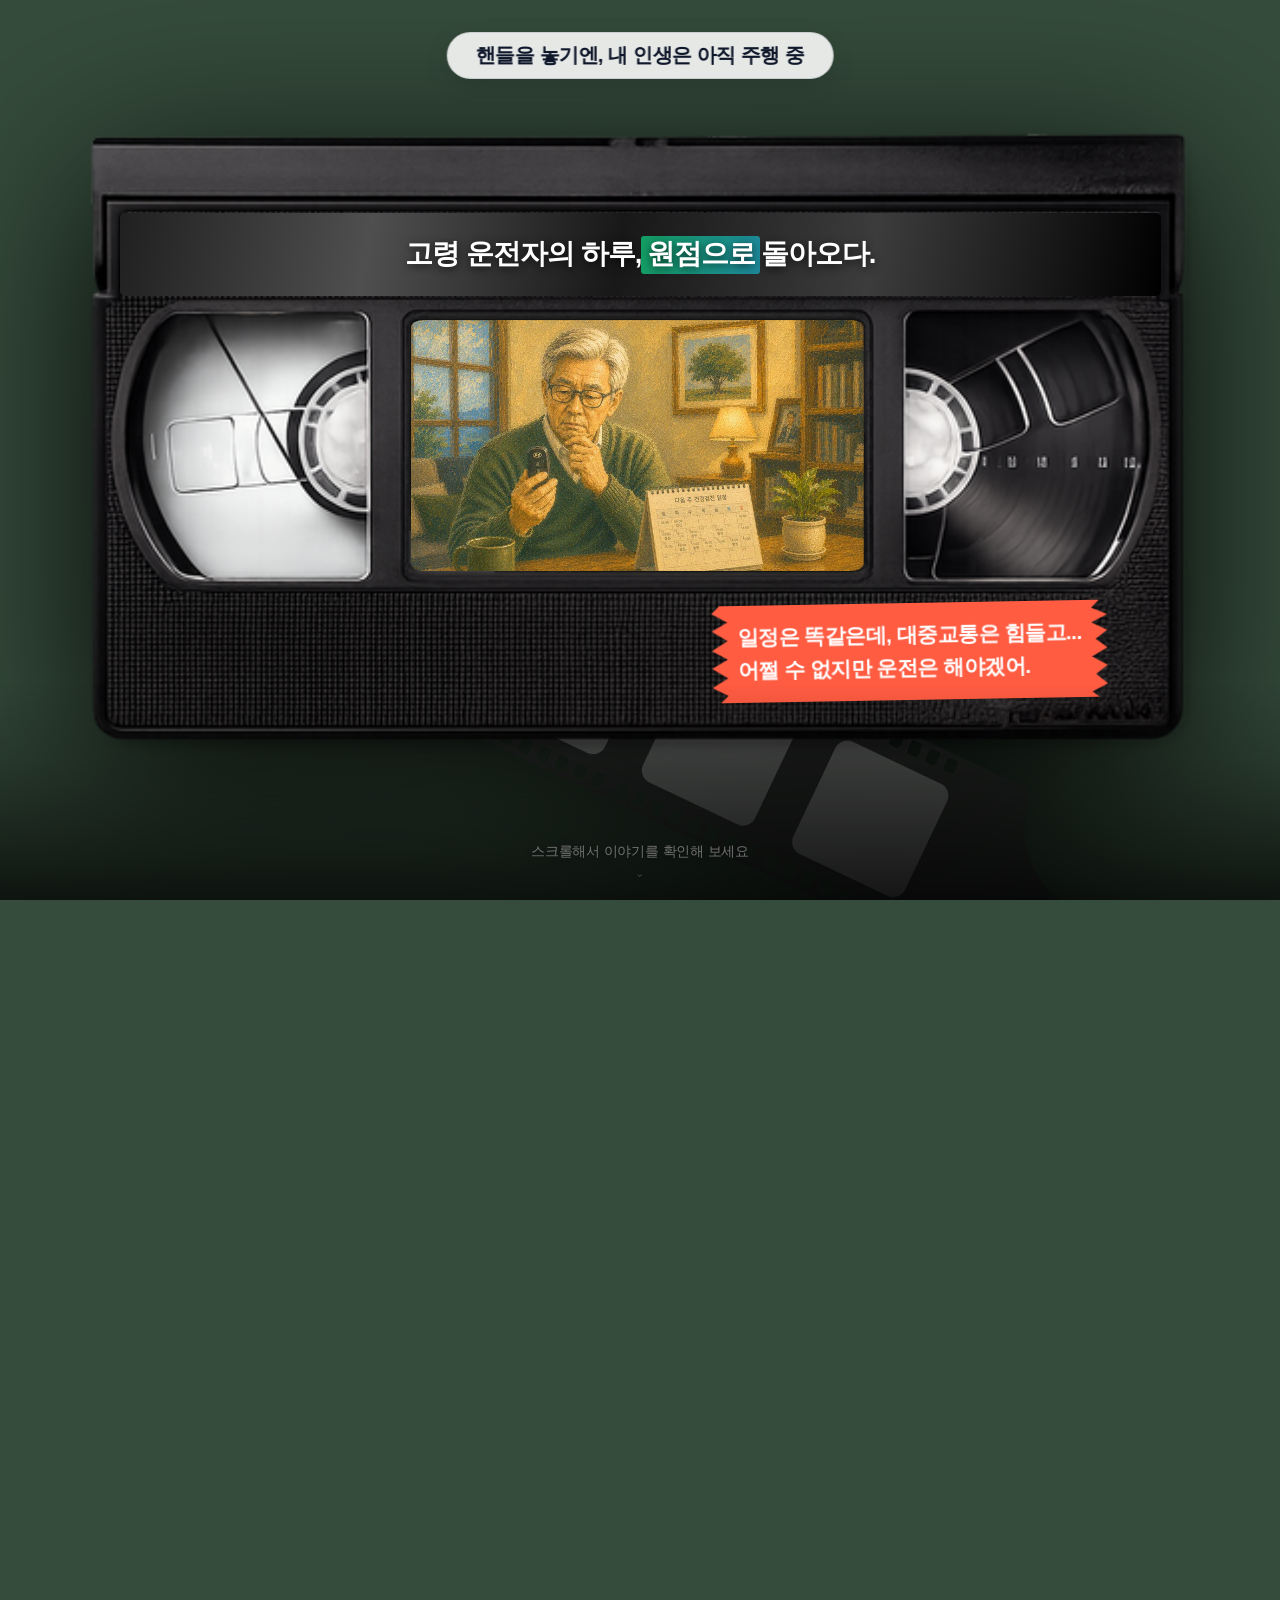
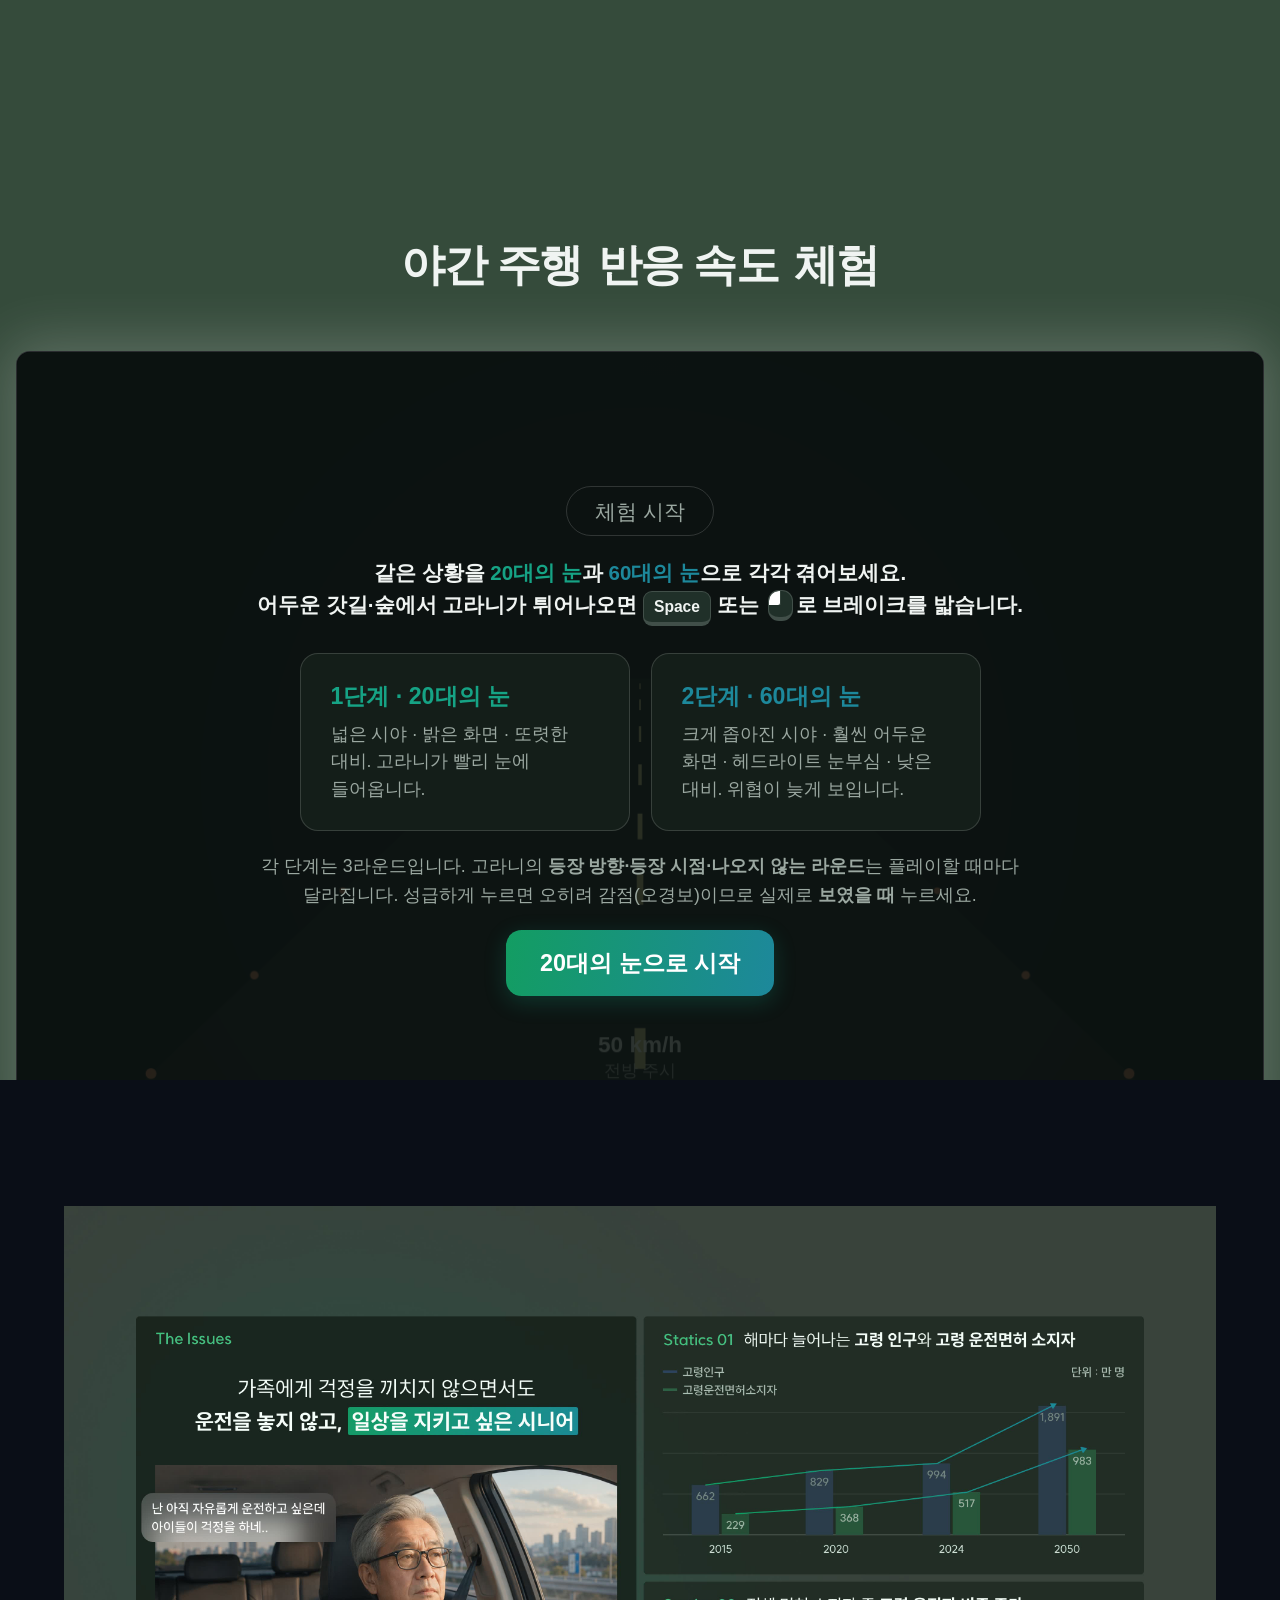
==== commit 650b6a58: "20260824 Scroll: Remove page wheel hijack 게임 내부 입력을 제외한 페이지 휠 이벤트를 정리했습니다." ====
--- a/index.html
+++ b/index.html
@@ -29,7 +29,7 @@
   </svg>
 
   <main>
-    <section id="cover" class="page-section sequence--intro" aria-label="인트로">
+    <section id="cover" class="page-section sequence--intro" aria-label="인트로" data-screen-id="cover_main" data-screen-name="핸들을 놓기엔, 내 인생은 아직 주행 중 커버">
       <div class="vhs-sticky">
         <div id="vhsCassette" class="vhs-stage-wrapper">
           <div class="film-strip-background">
@@ -54,7 +54,7 @@
       </div>
     </section>
 
-    <section id="playbook" class="page-section film-story scroll-sequences" aria-label="운전 시나리오">
+    <section id="playbook" class="page-section film-story scroll-sequences" aria-label="운전 시나리오" data-screen-id="playbook_main" data-screen-name="핸들을 놓기엔, 내 인생은 아직 주행 중 플레이북">
       <h1 class="sr-only">핸들을 놓기엔, 내 인생은 아직 주행 중</h1>
       <div class="film-story-stage">
         <div class="shared-film-viewport">
@@ -109,7 +109,7 @@
       <iframe class="game-frame" src="assets/Playbook/_Game/Game.html?v=20260805-small-wheel-r1" title="야간 주행 반응 속도 체험"></iframe>
     </div>
 
-    <section id="scenario-canvas" class="page-section scenario-canvas-stage" aria-label="시나리오 캔버스">
+    <section id="scenario-canvas" class="page-section scenario-canvas-stage" aria-label="시나리오 캔버스" data-screen-id="scenario_canvas_main" data-screen-name="핸들을 놓기엔, 내 인생은 아직 주행 중 시나리오 캔버스">
       <div class="canvas-sticky">
         <div class="canvas-track" id="scenario-canvas-track">
           <div class="canvas-slide"><img src="assets/ScenarioCanvas/3_ScenarioCanvas_01.jpg" alt="시나리오 캔버스 1"></div>
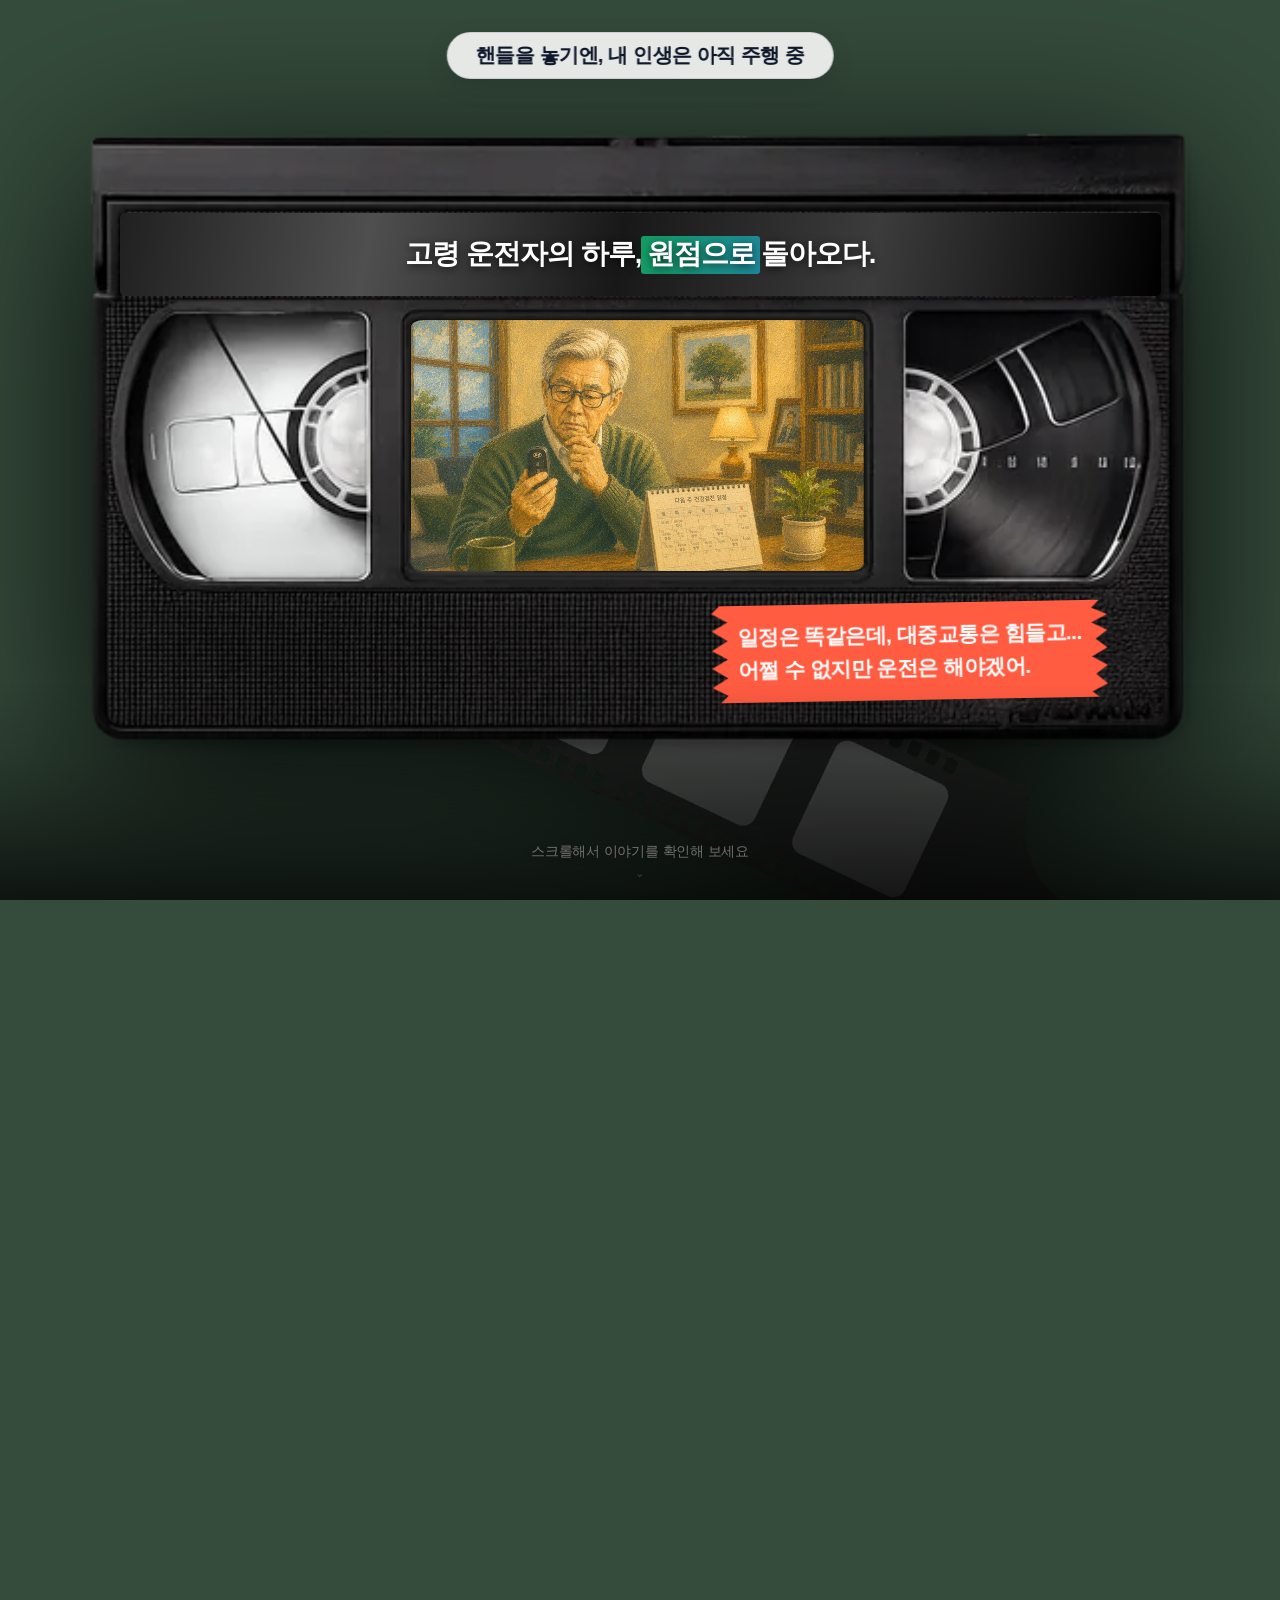
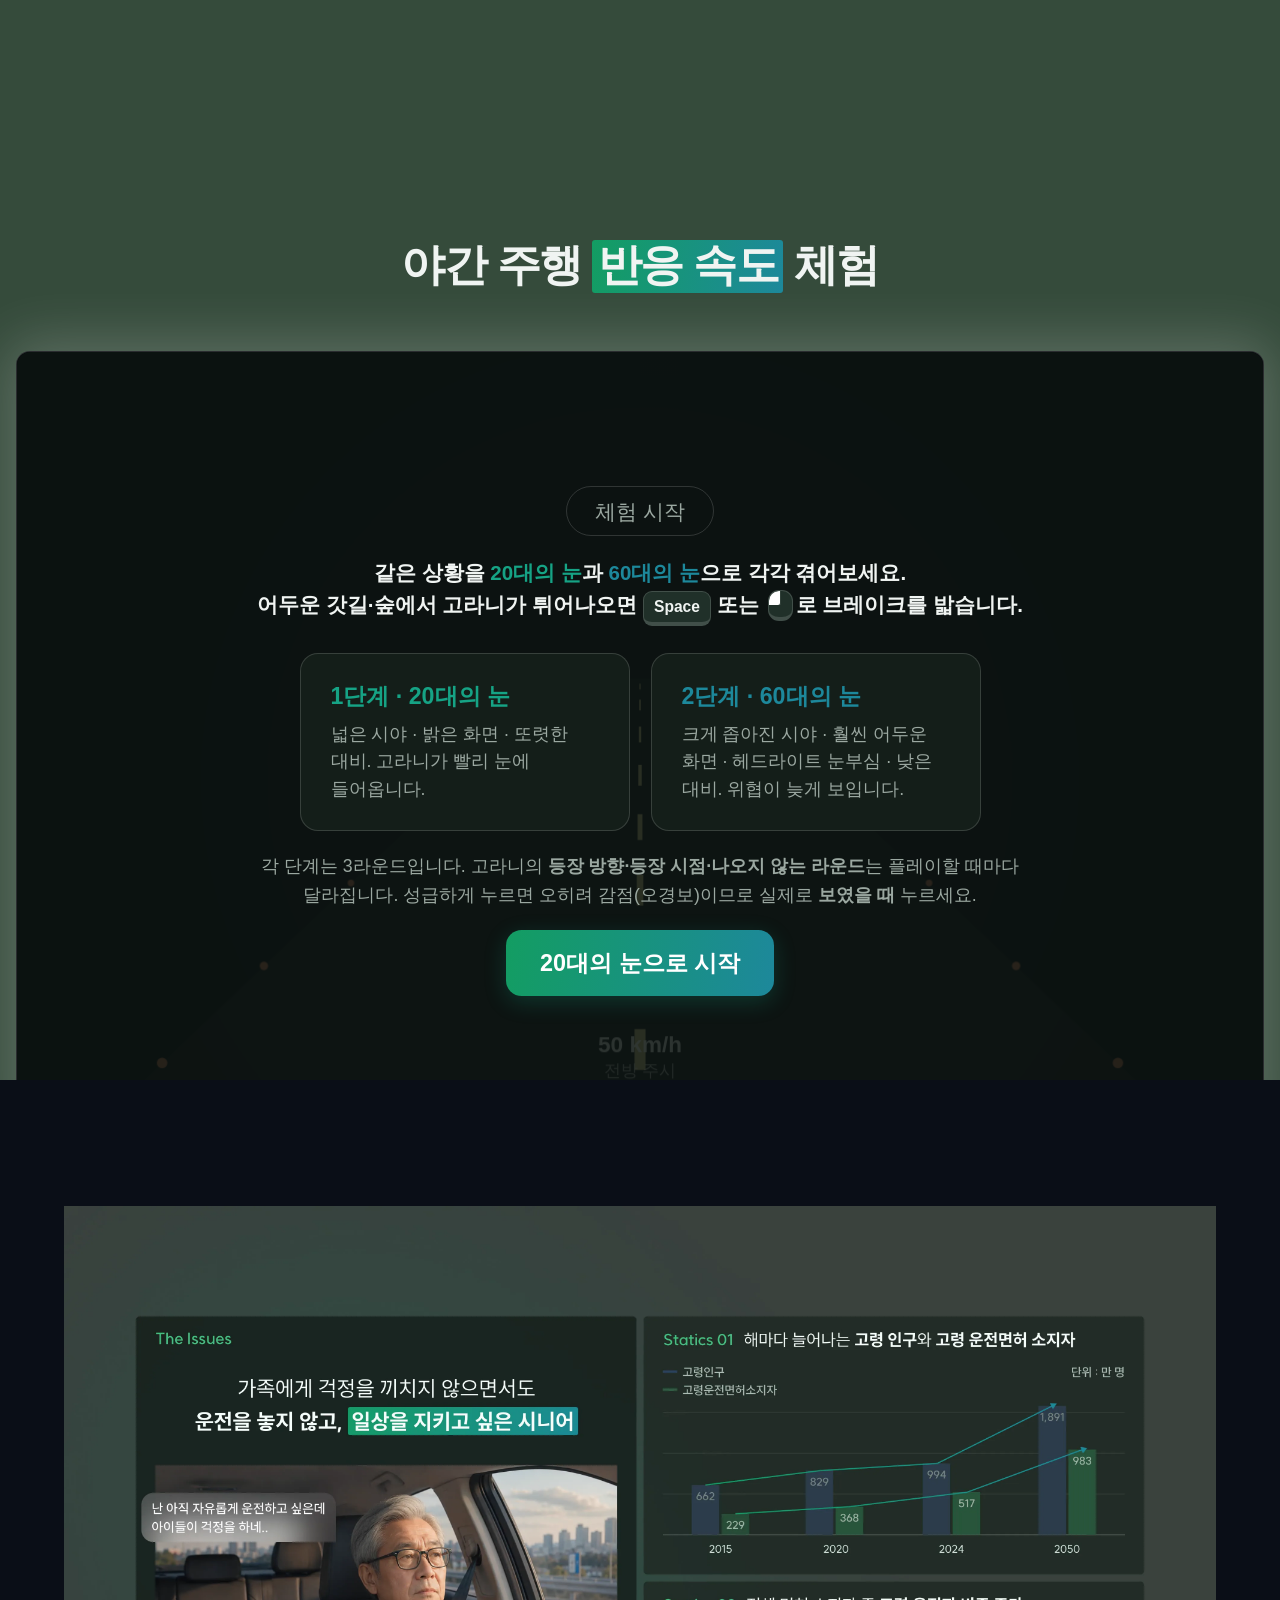
==== commit bbbde9d2: "20260824 Assets: Optimize media formats 이미지와 영상을 WebP 및 WebM으로 최적화하고 참조 경로를 갱신했습니다." ====
--- a/index.html
+++ b/index.html
@@ -13,11 +13,11 @@
   <meta property="og:title" content="고령 운전자의 하루 — Scroll Sequence">
   <meta property="og:description" content="고령 운전자의 시선으로 바라본 일상과 교통 현실. 스크롤 인터랙션 비디오 테이프 스토리텔링">
   <meta property="og:url" content="https://userstory-h-04.vercel.app/">
-  <meta property="og:image" content="https://userstory-h-04.vercel.app/assets/Thumbnail/T_Thumbnail.png">
+  <meta property="og:image" content="https://userstory-h-04.vercel.app/assets/Thumbnail/T_Thumbnail.webp">
   <meta property="og:image:width" content="1200">
   <meta property="og:image:height" content="630">
   <meta name="twitter:card" content="summary_large_image">
-  <meta name="twitter:image" content="https://userstory-h-04.vercel.app/assets/Thumbnail/T_Thumbnail.png">
+  <meta name="twitter:image" content="https://userstory-h-04.vercel.app/assets/Thumbnail/T_Thumbnail.webp">
   <link rel="stylesheet" href="assets/style.css">
 </head>
 <body>
@@ -33,10 +33,10 @@
       <div class="vhs-sticky">
         <div id="vhsCassette" class="vhs-stage-wrapper">
           <div class="film-strip-background">
-            <img class="film-strip-img" src="assets/Playbook/_Screen/T_VideoFilm.png" alt="" draggable="false">
+            <img class="film-strip-img" src="assets/Playbook/_Screen/T_VideoFilm.webp" alt="" draggable="false">
           </div>
           <div class="vhs-cassette-frame">
-            <img class="vhs-body-img" src="assets/Playbook/_Screen/T_Video.png" alt="VHS 플레이어" draggable="false">
+            <img class="vhs-body-img" src="assets/Playbook/_Screen/T_Video.webp" alt="VHS 플레이어" draggable="false">
             <div class="vhs-screen-window">
               <div id="frame1" class="story-frame active"><img class="screen-content-img" src="assets/Playbook/_Story/Cover/T_Concern_02.webp" alt="운전을 고민하는 아버지"></div>
               <div id="frame2" class="story-frame"><img class="screen-content-img" src="assets/Playbook/_Story/Cover/T_Concern_02.webp" alt="운전을 고민하는 아버지"></div>
@@ -59,7 +59,7 @@
       <div class="film-story-stage">
         <div class="shared-film-viewport">
           <div class="shared-film">
-            <img class="shared-film-mask" src="assets/Playbook/_Screen/T_Film.png" alt="" draggable="false">
+            <img class="shared-film-mask" src="assets/Playbook/_Screen/T_Film.webp" alt="" draggable="false">
             <span class="film-date film-date--2">2026. 03. 23 (MON)</span>
             <span class="film-date film-date--3">2026. 03. 24 (TUE)</span>
             <span class="film-date film-date--4">2026. 03. 25 (WED)</span>
@@ -112,11 +112,11 @@
     <section id="scenario-canvas" class="page-section scenario-canvas-stage" aria-label="시나리오 캔버스" data-screen-id="scenario_canvas_main" data-screen-name="핸들을 놓기엔, 내 인생은 아직 주행 중 시나리오 캔버스">
       <div class="canvas-sticky">
         <div class="canvas-track" id="scenario-canvas-track">
-          <div class="canvas-slide"><img src="assets/ScenarioCanvas/3_ScenarioCanvas_01.jpg" alt="시나리오 캔버스 1"></div>
+          <div class="canvas-slide"><img src="assets/ScenarioCanvas/3_ScenarioCanvas_01.webp" alt="시나리오 캔버스 1"></div>
           <div class="canvas-slide"><img src="assets/ScenarioCanvas/3_ScenarioCanvas_02.webp" alt="시나리오 캔버스 2"></div>
-          <div class="canvas-slide"><img src="assets/ScenarioCanvas/3_ScenarioCanvas_03.jpg" alt="시나리오 캔버스 3"></div>
-          <div class="canvas-slide"><img src="assets/ScenarioCanvas/3_ScenarioCanvas_04.jpg" alt="시나리오 캔버스 4"></div>
-          <div class="canvas-slide"><img src="assets/ScenarioCanvas/3_ScenarioCanvas_05.jpg" alt="시나리오 캔버스 5"></div>
+          <div class="canvas-slide"><img src="assets/ScenarioCanvas/3_ScenarioCanvas_03.webp" alt="시나리오 캔버스 3"></div>
+          <div class="canvas-slide"><img src="assets/ScenarioCanvas/3_ScenarioCanvas_04.webp" alt="시나리오 캔버스 4"></div>
+          <div class="canvas-slide"><img src="assets/ScenarioCanvas/3_ScenarioCanvas_05.webp" alt="시나리오 캔버스 5"></div>
         </div>
         <div class="canvas-pagination" id="scenario-indicator">
           <div class="pagination-dots">
--- a/assets/style.css
+++ b/assets/style.css
@@ -92,8 +92,8 @@
 }
 
 /* ==========================================================================
-   LAYER 1 (BACK)  ─  video tape.png
-   Sits behind video.png, shifted down so it peeks out below the cassette
+   LAYER 1 (BACK)  ─  video tape.webp
+   Sits behind video.webp, shifted down so it peeks out below the cassette
    ========================================================================== */
 .film-strip-background {
   position: absolute;
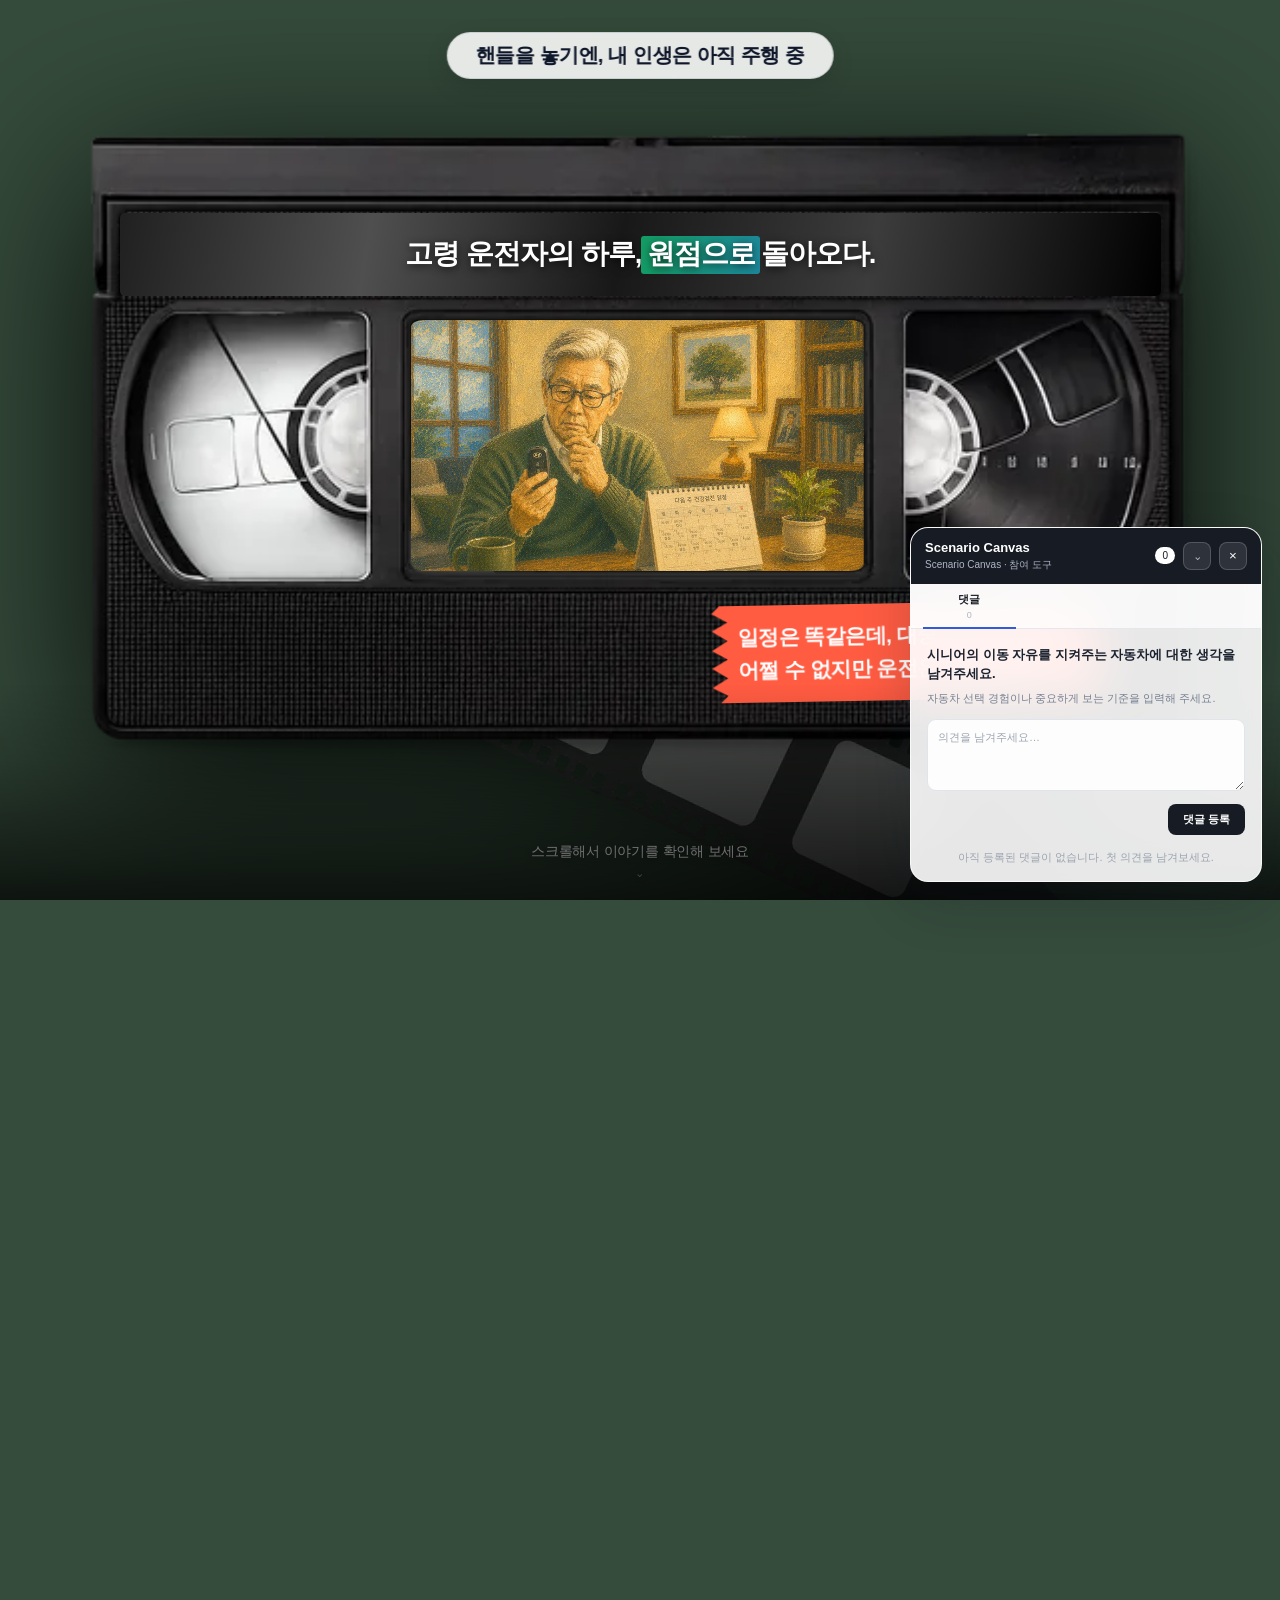
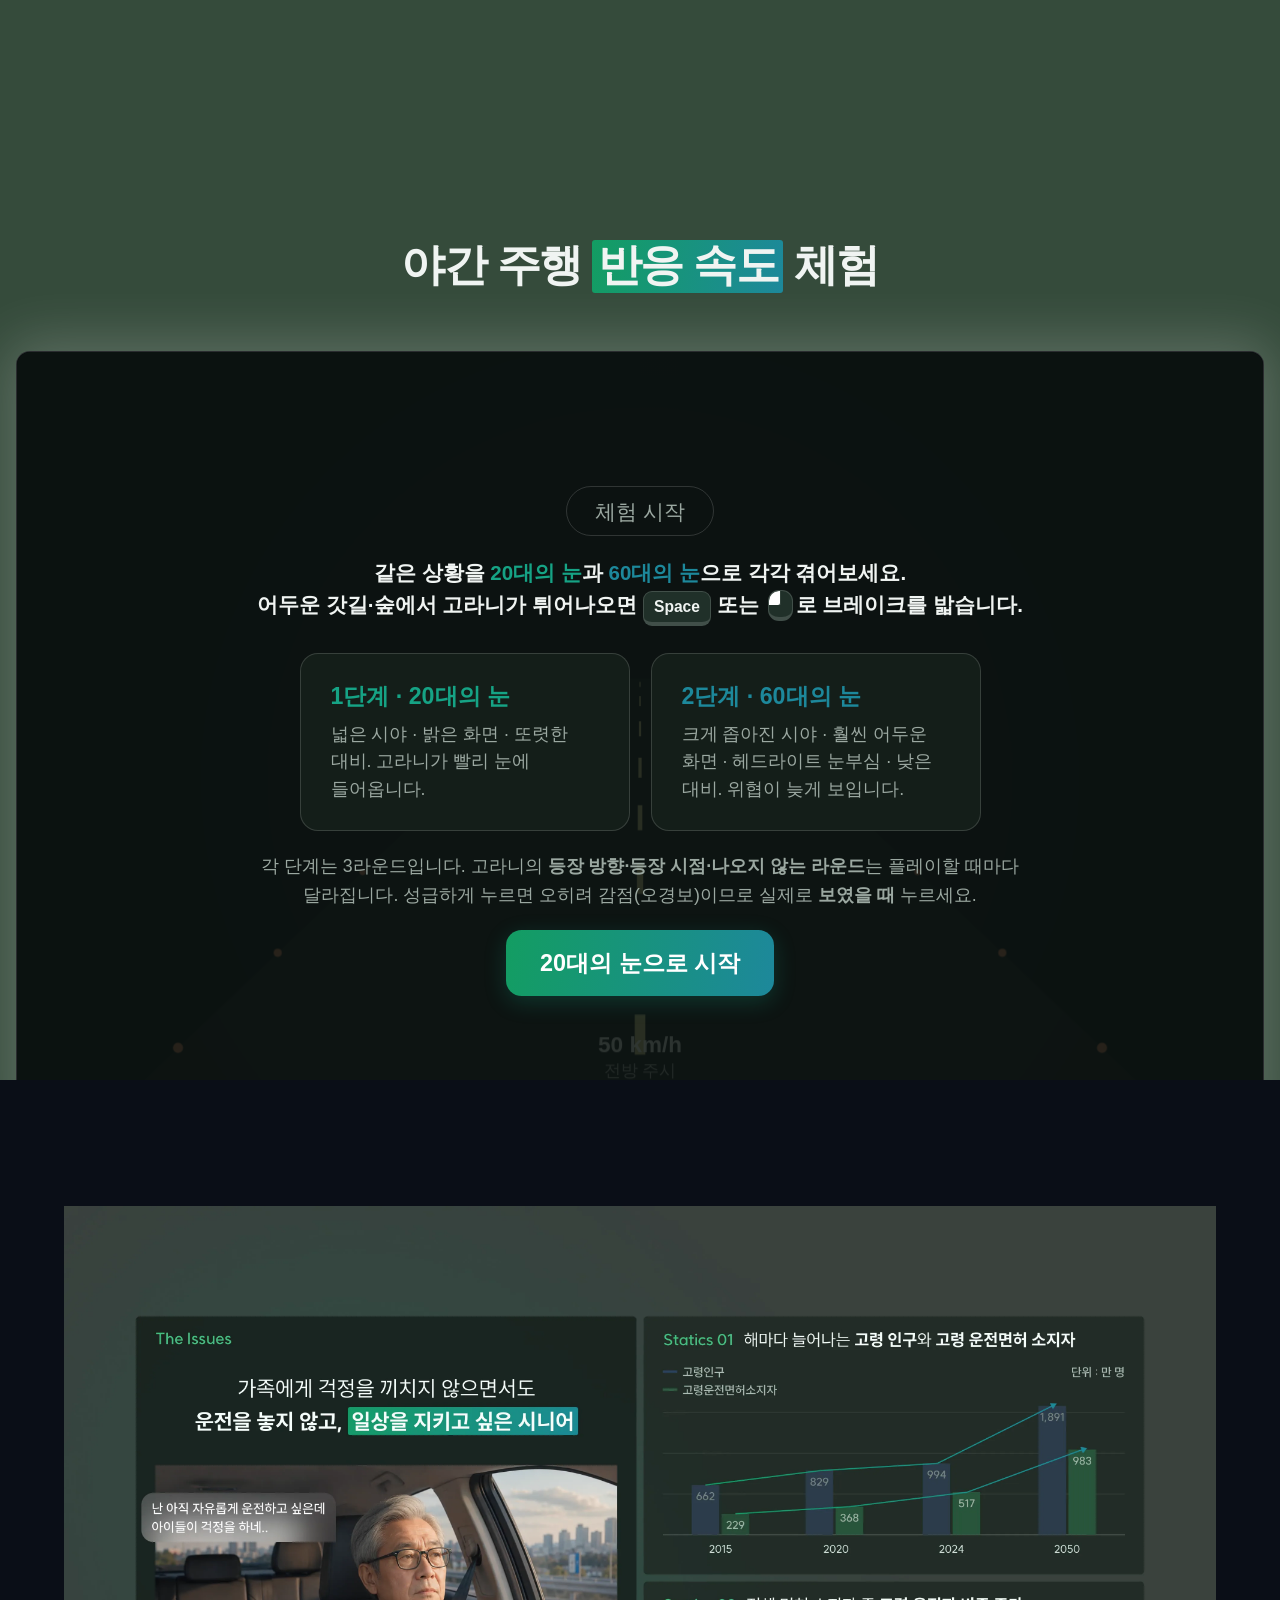
==== commit 3a04f237: "20260825 UI: Add participation panel 플레이북과 시나리오 캔버스에 참여 패널을 연결했습니다." ====
--- a/index.html
+++ b/index.html
@@ -19,6 +19,7 @@
   <meta name="twitter:card" content="summary_large_image">
   <meta name="twitter:image" content="https://userstory-h-04.vercel.app/assets/Thumbnail/T_Thumbnail.webp">
   <link rel="stylesheet" href="assets/style.css">
+  <link rel="stylesheet" href="assets/participation-panel.css">
 </head>
 <body>
   <svg class="visual-filters" aria-hidden="true">
@@ -138,5 +139,8 @@
   <div class="bottom-gradient" aria-hidden="true"></div>
 
   <script type="module" src="assets/app.js"></script>
+  <aside class="participation-widget" data-userstory-participation></aside>
+  <script src="assets/participation-config.js"></script>
+  <script src="assets/participation-panel.js"></script>
 </body>
 </html>
--- a/assets/participation-panel.css
+++ b/assets/participation-panel.css
@@ -0,0 +1,17 @@
+.participation-widget{position:fixed;inset:0;z-index:2000;pointer-events:none}
+.participation-panel{position:absolute;right:18px;bottom:18px;width:352px;max-height:min(520px,calc(100vh - 36px));overflow:hidden;border:1px solid rgba(255,255,255,.75);border-radius:18px;background:rgba(255,255,255,.9);box-shadow:0 18px 55px rgba(17,24,39,.2);backdrop-filter:blur(22px);font-family:Pretendard,-apple-system,BlinkMacSystemFont,"Segoe UI",sans-serif;color:#1c2330;color-scheme:light;pointer-events:auto;transition:opacity .22s ease,transform .22s ease}
+.participation-panel.is-hidden{opacity:0;pointer-events:none;transform:translateY(14px) scale(.98)}
+.participation-panel__header{display:flex;align-items:center;gap:8px;min-height:54px;padding:12px 14px;background:#171b24;color:#fff}
+.participation-panel__title{min-width:0;flex:1}.participation-panel__title strong,.participation-panel__title small{display:block}.participation-panel__title strong{font-size:13px}.participation-panel__title small{margin-top:3px;color:#aeb6c7;font-size:10px}
+.participation-panel__status{padding:3px 7px;border-radius:999px;background:#fff;color:#171b24;font-size:10px;white-space:nowrap}
+.participation-panel__control{display:grid;width:28px;height:28px;padding:0;place-items:center;border:1px solid rgba(255,255,255,.18);border-radius:8px;background:rgba(255,255,255,.1);color:#fff;cursor:pointer}
+.participation-panel__body{max-height:440px;overflow:auto}.participation-panel__tabs{display:grid;grid-template-columns:repeat(3,1fr);border-bottom:1px solid #e4e7ed;background:rgba(255,255,255,.7)}.participation-panel__tabs.is-single{display:none}
+.participation-panel__tab{position:relative;min-height:43px;padding:8px 4px;border:0;background:transparent;color:#7b8494;font-size:11px;cursor:pointer}.participation-panel__tab strong,.participation-panel__tab span{display:block}.participation-panel__tab span{margin-top:3px;color:#aeb5c0;font-size:9px}.participation-panel__tab.is-active{color:#171b24}.participation-panel__tab.is-active::after{position:absolute;right:12px;bottom:-1px;left:12px;height:2px;background:#315bdc;content:""}
+.participation-panel__content{padding:16px}.participation-panel__question{font-size:13px;font-weight:800;line-height:1.5}.participation-panel__hint{margin-top:6px;color:#778091;font-size:11px;line-height:1.55}.participation-panel__stack{display:grid;gap:7px;margin-top:13px}
+.participation-panel__choice{display:flex;align-items:center;gap:9px;width:100%;padding:10px 11px;border:1px solid #e1e5eb;border-radius:9px;background:#fff;color:#1c2330;text-align:left;font-size:12px;cursor:pointer}.participation-panel__choice.is-selected{border-color:#315bdc;background:#edf2ff}.participation-panel__mark{display:grid;width:17px;height:17px;flex:0 0 17px;place-items:center;border:1px solid #c9ced8;border-radius:50%;font-size:10px}.participation-panel__choice.is-selected .participation-panel__mark{border-color:#315bdc;background:#315bdc;color:#fff}
+.participation-panel__ab{display:grid;grid-template-columns:repeat(2,minmax(0,1fr));gap:9px;margin-top:14px}.participation-panel__ab-card{padding:12px;border:1px solid #e1e5eb;border-radius:10px;background:#fff;text-align:left;cursor:pointer}.participation-panel__ab-card.is-selected{border-color:#315bdc;background:#edf2ff}.participation-panel__ab-card strong{display:block;font-size:12px}.participation-panel__ab-card span{display:block;margin-top:7px;color:#778091;font-size:10px;line-height:1.45}
+.participation-panel__button-row{display:flex;align-items:center;gap:8px;margin-top:13px}.participation-panel__spacer{flex:1}.participation-panel__submit{padding:8px 15px;border:0;border-radius:8px;background:#171b24;color:#fff;font-size:11px;font-weight:700;cursor:pointer}.participation-panel__submit:disabled{cursor:not-allowed;opacity:.35}
+.participation-panel__meter{position:relative;overflow:hidden;padding:10px 11px;border:1px solid #e1e5eb;border-radius:9px;background:#fff;font-size:11px}.participation-panel__meter::before{position:absolute;inset:0 auto 0 0;width:var(--fill);background:#dce6ff;content:"";transform:scaleX(0);transform-origin:left;transition:transform .7s cubic-bezier(.16,1,.3,1)}.participation-panel__meter.is-visible::before{transform:scaleX(1)}.participation-panel__meter span{position:relative}
+.participation-panel__result{display:flex;align-items:center;gap:8px;margin-top:11px;color:#8b94a3;font-size:10px}.participation-panel__result .participation-panel__spacer{flex:1}.participation-panel__link{padding:0;border:0;background:transparent;color:#1c2330;font-size:10px;font-weight:700;cursor:pointer}.participation-panel__textarea{display:block;width:100%;min-height:72px;margin-top:12px;resize:vertical;padding:10px;border:1px solid #e1e5eb;border-radius:9px;outline:0;background:rgba(255,255,255,.92);color:#1c2330;font:inherit;font-size:11px}.participation-panel__textarea::placeholder{color:#9da5b1}.participation-panel__comments{margin-top:15px}.participation-panel__comment{padding:10px;border:1px solid #e1e5eb;border-radius:9px;background:#fff}.participation-panel__comment+.participation-panel__comment{margin-top:8px}.participation-panel__comment-head{display:flex;align-items:center;gap:7px;font-size:10px}.participation-panel__avatar{display:grid;width:22px;height:22px;place-items:center;border-radius:50%;background:#dfe7f7;color:#2f4c89;font-size:10px;font-weight:800}.participation-panel__comment-head small{color:#aeb5c0}.participation-panel__comment p{margin:7px 0 0;color:#697386;font-size:11px;line-height:1.5}.participation-panel__empty{margin:14px 0 0;color:#9da5b1;font-size:11px;text-align:center}
+.participation-panel__launcher{position:absolute;right:18px;bottom:18px;z-index:1;width:34px;height:34px;border:0;border-radius:10px;background:#171b24;color:#fff;box-shadow:0 18px 55px rgba(17,24,39,.2);pointer-events:auto;cursor:pointer}.participation-panel__launcher.is-hidden{display:none}
+@media (max-width:600px){.participation-panel{right:10px;bottom:10px;width:min(352px,calc(100vw - 20px))}}
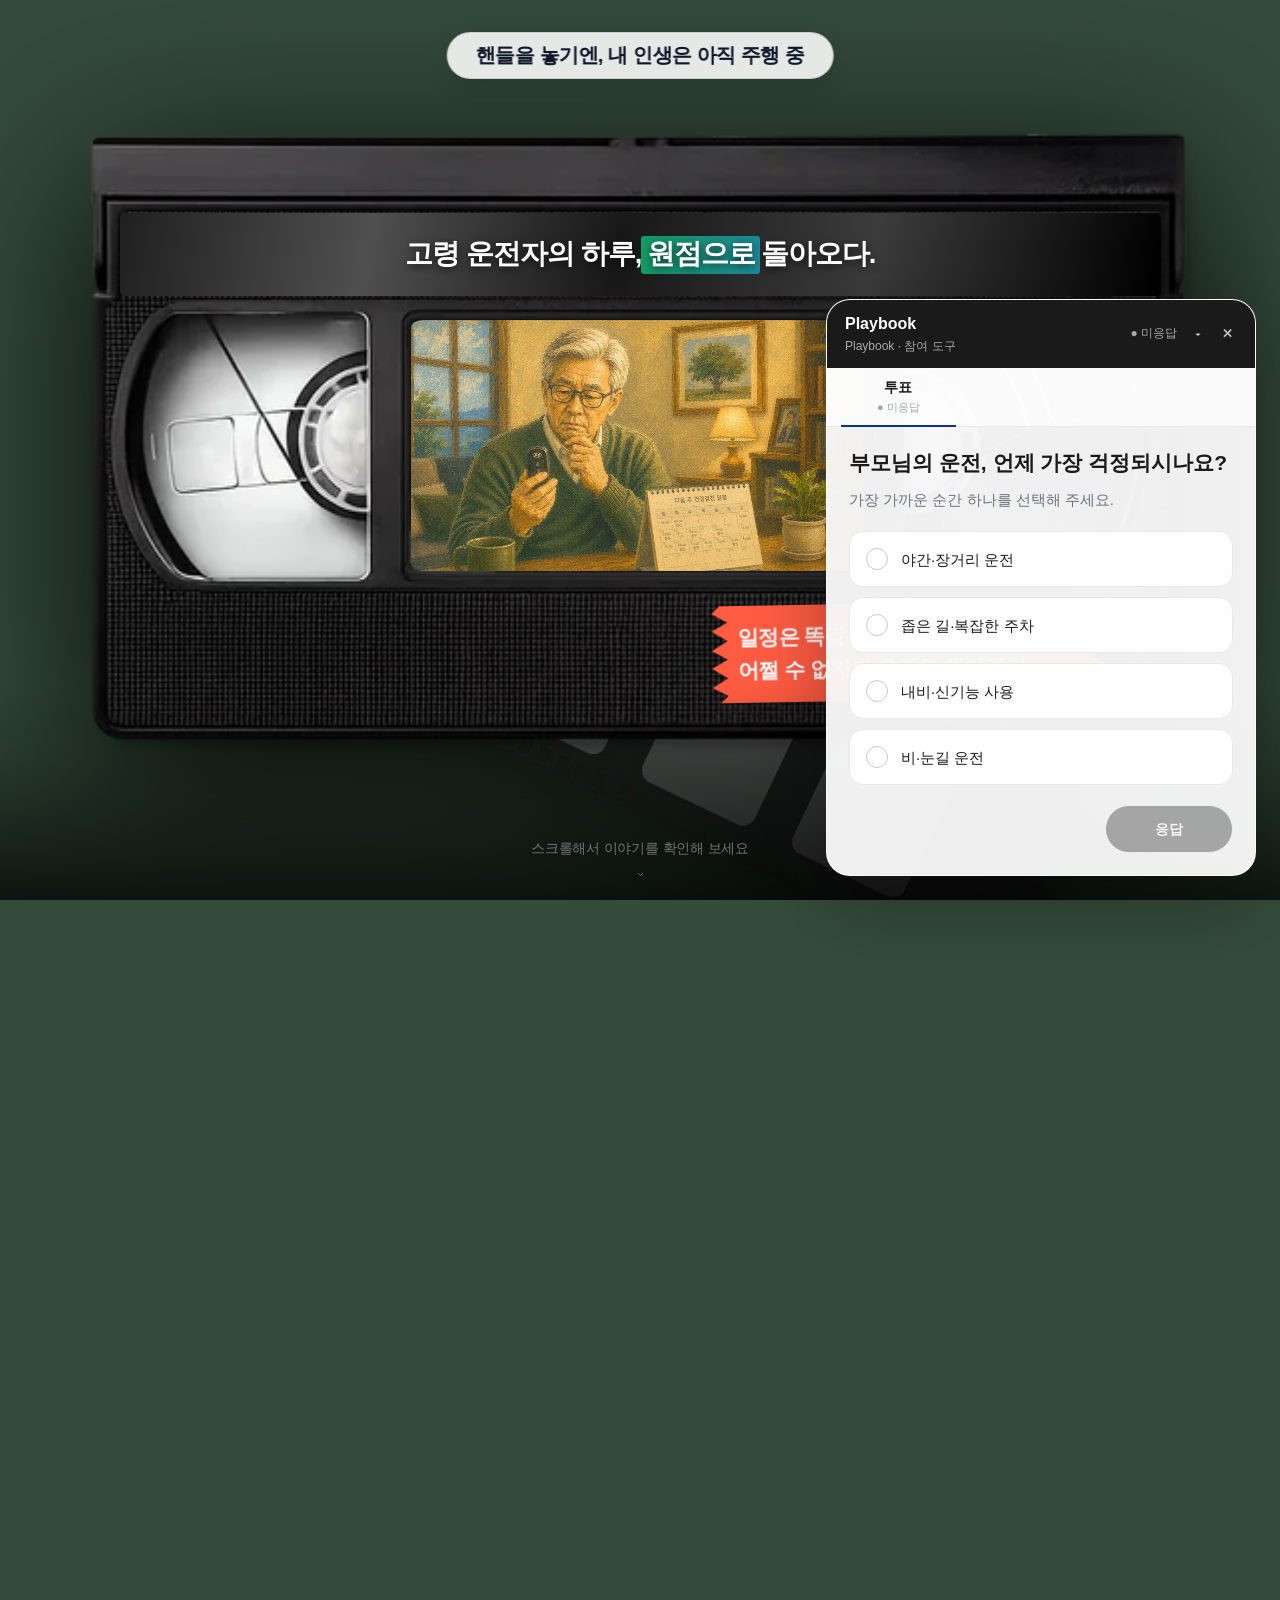
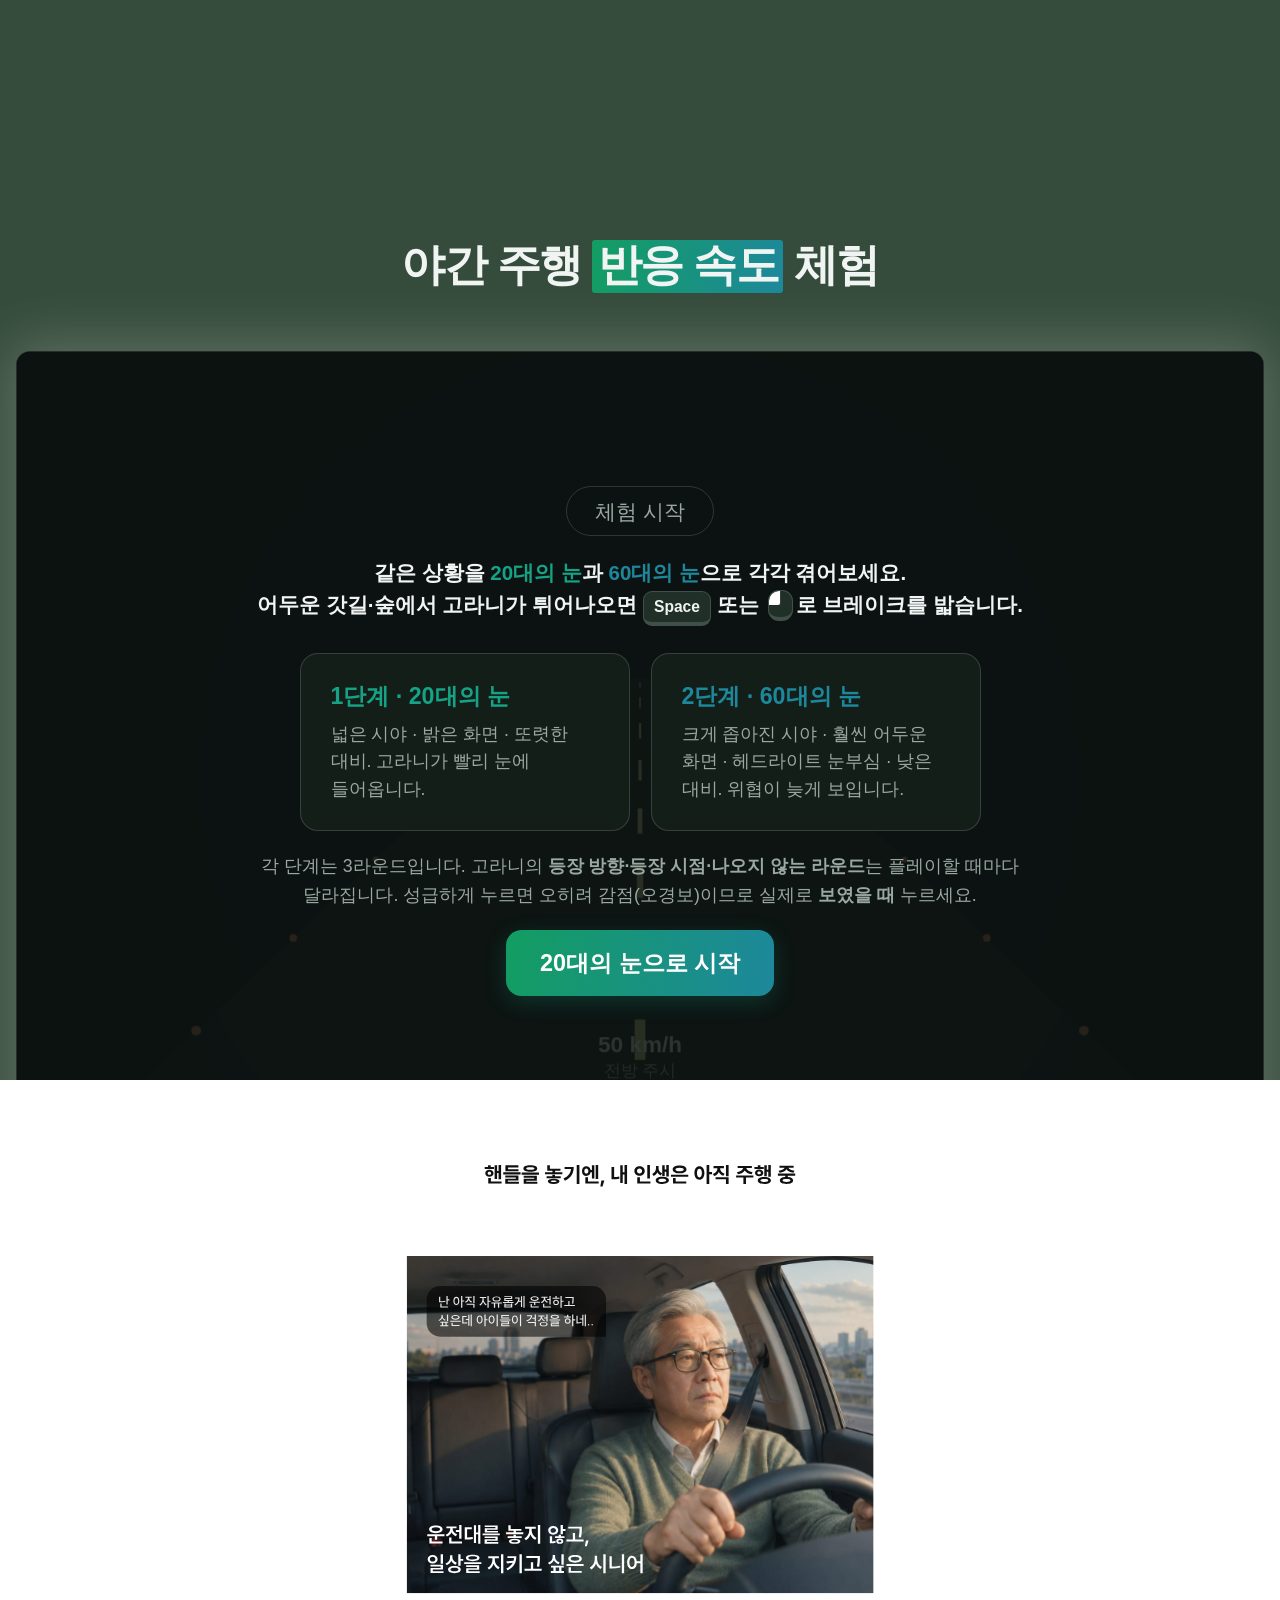
==== commit bec87c07: "20260826 UI: Replace Senior scenario canvas 시니어 시나리오 캔버스를 최적화된 저널형 SVG로 교체했습니다." ====
--- a/index.html
+++ b/index.html
@@ -110,25 +110,9 @@
       <iframe class="game-frame" src="assets/Playbook/_Game/Game.html?v=20260805-small-wheel-r1" title="야간 주행 반응 속도 체험"></iframe>
     </div>
 
-    <section id="scenario-canvas" class="page-section scenario-canvas-stage" aria-label="시나리오 캔버스" data-screen-id="scenario_canvas_main" data-screen-name="핸들을 놓기엔, 내 인생은 아직 주행 중 시나리오 캔버스">
-      <div class="canvas-sticky">
-        <div class="canvas-track" id="scenario-canvas-track">
-          <div class="canvas-slide"><img src="assets/ScenarioCanvas/3_ScenarioCanvas_01.webp" alt="시나리오 캔버스 1"></div>
-          <div class="canvas-slide"><img src="assets/ScenarioCanvas/3_ScenarioCanvas_02.webp" alt="시나리오 캔버스 2"></div>
-          <div class="canvas-slide"><img src="assets/ScenarioCanvas/3_ScenarioCanvas_03.webp" alt="시나리오 캔버스 3"></div>
-          <div class="canvas-slide"><img src="assets/ScenarioCanvas/3_ScenarioCanvas_04.webp" alt="시나리오 캔버스 4"></div>
-          <div class="canvas-slide"><img src="assets/ScenarioCanvas/3_ScenarioCanvas_05.webp" alt="시나리오 캔버스 5"></div>
-        </div>
-        <div class="canvas-pagination" id="scenario-indicator">
-          <div class="pagination-dots">
-            <button class="p-dot active" type="button" data-index="0" aria-label="1페이지"></button>
-            <button class="p-dot" type="button" data-index="1" aria-label="2페이지"></button>
-            <button class="p-dot" type="button" data-index="2" aria-label="3페이지"></button>
-            <button class="p-dot" type="button" data-index="3" aria-label="4페이지"></button>
-            <button class="p-dot" type="button" data-index="4" aria-label="5페이지"></button>
-          </div>
-          <span id="scenario-counter" class="pagination-text">01 / 05</span>
-        </div>
+    <section id="scenario-canvas" class="journal-section" aria-label="시나리오 저널" data-screen-id="scenario_canvas_main" data-screen-name="핸들을 놓기엔, 내 인생은 아직 주행 중 시나리오 캔버스">
+      <div class="journal-frame" role="img" aria-label="핸들을 놓기엔, 내 인생은 아직 주행 중 시나리오 저널">
+        <img class="journal-svg" src="assets/ScenarioCanvas/SC_H4.svg?v=20260826-journal" alt="핸들을 놓기엔, 내 인생은 아직 주행 중 시나리오 저널" loading="eager" decoding="async" fetchpriority="high">
       </div>
     </section>
   </main>
--- a/assets/style.css
+++ b/assets/style.css
@@ -1568,8 +1568,6 @@
   .film-section__title,
   .film-section__frame { transform: none; filter: none; }
   .sequence-copy { animation: none; }
-  .canvas-slide img,
-  .canvas-pagination { transition: none; }
   .vhs-label-title span::before,
   .title-highlight::before,
   .sequence-title .title-highlight::before {
@@ -1609,118 +1607,23 @@
   letter-spacing: -.4px;
 }
 
-/* ──────────────────────────────────────────────
-   시나리오 캔버스: sticky-scroll 방식 (§4.2/§5.2 준수)
-   - section 자체: position:relative, height = 스크롤 소비 공간
-   - .canvas-sticky: position:sticky — CSS가 뷰포트 고정
-   - JS는 scrollY 읽어 슬라이드 전환만 담당 (preventDefault 없음)
-   ────────────────────────────────────────────── */
-.scenario-canvas-stage {
-  position: relative;
-  scroll-snap-align: start;
-  height: calc(6 * 100vh); /* 5 슬라이드 × 스크롤 소비 공간 */
-  min-height: 100vh;
+/* Journal형 시나리오 캔버스: 단일 세로 SVG를 네이티브 스크롤로 표시 */
+.journal-section {
+  width: 100%;
   background: #0a0e17;
-}
-
-.canvas-sticky {
-  position: sticky;
-  top: 0;
-  width: 100%;
-  height: 100vh;
-  overflow: hidden;
-  background: #0a0e17;
-  display: grid;
-  place-items: center;
-}
-
-/* 캔버스 트랙: translateX 가로 전환 (원본 동작) */
-.canvas-track {
-  position: absolute;
-  inset: 0;
-  display: grid;
-  width: 100%;
-  height: 100%;
-}
-
-.canvas-slide {
-  position: absolute;
-  inset: 0;
-  width: 100%;
-  height: 100%;
-  display: grid;
-  place-items: center;
-  opacity: 0;
-  transform: scale(.97) translateY(10px);
-  pointer-events: none;
-  transition:
-    opacity 460ms ease,
-    transform 560ms cubic-bezier(.16, 1, .3, 1);
-}
-
-.canvas-slide.active {
-  opacity: 1;
-  transform: scale(1) translateY(0);
-  pointer-events: auto;
-}
-
-.canvas-slide img {
-  width: 90%;
+  scroll-snap-align: none;
+}
+
+.journal-frame {
+  width: 100%;
+  max-width: 1920px;
+  margin: 0 auto;
+}
+
+.journal-svg {
+  display: block;
+  width: 100%;
   height: auto;
-  max-height: 80%;
-  object-fit: contain;
-  user-select: none;
-}
-
-/* 인디케이터: 오버레이 내부 absolute */
-.canvas-pagination {
-  position: absolute;
-  z-index: 20;
-  bottom: 40px;
-  left: 50%;
-  transform: translateX(-50%);
-  display: flex;
-  align-items: center;
-  gap: 12px;
-  padding: 8px 18px;
-  border: 1px solid rgba(255, 255, 255, .08);
-  border-radius: 26px;
-  background: rgba(255, 255, 255, .12);
-  backdrop-filter: blur(16px);
-  -webkit-backdrop-filter: blur(16px);
-  box-shadow: 0 4px 20px rgba(0, 0, 0, .3);
-}
-
-/* html.scenario-open — 오버레이 제거로 불필요 (sticky-scroll로 전환됨) */
-
-.pagination-dots {
-  display: flex;
-  gap: 6px;
-}
-
-.p-dot {
-  width: 6px;
-  height: 6px;
-  padding: 0;
-  border: 0;
-  border-radius: 50%;
-  background: rgb(255 255 255 / .35);
-  cursor: pointer;
-  transition: background-color 200ms ease, transform 200ms ease;
-}
-
-.p-dot.active {
-  background: #ffffff;
-  transform: scale(1.2);
-}
-
-.pagination-text {
-  color: #ffffff;
-  font-family: -apple-system, BlinkMacSystemFont, "Segoe UI", Roboto, Helvetica, Arial, sans-serif;
-  font-size: 13px;
-  font-weight: 800;
-  letter-spacing: .5px;
-  font-variant-numeric: tabular-nums;
 }
 
 @media (max-width: 760px) and (orientation: portrait) {
@@ -1749,10 +1652,6 @@
     font-size: 11px;
   }
 
-  .canvas-snap-section img {
-    width: 96%;
-    max-height: 76%;
-  }
 }
 
 /* Screen-reader only — §8.1 */
--- a/assets/participation-panel.css
+++ b/assets/participation-panel.css
@@ -1,17 +1,162 @@
-.participation-widget{position:fixed;inset:0;z-index:2000;pointer-events:none}
-.participation-panel{position:absolute;right:18px;bottom:18px;width:352px;max-height:min(520px,calc(100vh - 36px));overflow:hidden;border:1px solid rgba(255,255,255,.75);border-radius:18px;background:rgba(255,255,255,.9);box-shadow:0 18px 55px rgba(17,24,39,.2);backdrop-filter:blur(22px);font-family:Pretendard,-apple-system,BlinkMacSystemFont,"Segoe UI",sans-serif;color:#1c2330;color-scheme:light;pointer-events:auto;transition:opacity .22s ease,transform .22s ease}
-.participation-panel.is-hidden{opacity:0;pointer-events:none;transform:translateY(14px) scale(.98)}
-.participation-panel__header{display:flex;align-items:center;gap:8px;min-height:54px;padding:12px 14px;background:#171b24;color:#fff}
-.participation-panel__title{min-width:0;flex:1}.participation-panel__title strong,.participation-panel__title small{display:block}.participation-panel__title strong{font-size:13px}.participation-panel__title small{margin-top:3px;color:#aeb6c7;font-size:10px}
-.participation-panel__status{padding:3px 7px;border-radius:999px;background:#fff;color:#171b24;font-size:10px;white-space:nowrap}
-.participation-panel__control{display:grid;width:28px;height:28px;padding:0;place-items:center;border:1px solid rgba(255,255,255,.18);border-radius:8px;background:rgba(255,255,255,.1);color:#fff;cursor:pointer}
-.participation-panel__body{max-height:440px;overflow:auto}.participation-panel__tabs{display:grid;grid-template-columns:repeat(3,1fr);border-bottom:1px solid #e4e7ed;background:rgba(255,255,255,.7)}.participation-panel__tabs.is-single{display:none}
-.participation-panel__tab{position:relative;min-height:43px;padding:8px 4px;border:0;background:transparent;color:#7b8494;font-size:11px;cursor:pointer}.participation-panel__tab strong,.participation-panel__tab span{display:block}.participation-panel__tab span{margin-top:3px;color:#aeb5c0;font-size:9px}.participation-panel__tab.is-active{color:#171b24}.participation-panel__tab.is-active::after{position:absolute;right:12px;bottom:-1px;left:12px;height:2px;background:#315bdc;content:""}
-.participation-panel__content{padding:16px}.participation-panel__question{font-size:13px;font-weight:800;line-height:1.5}.participation-panel__hint{margin-top:6px;color:#778091;font-size:11px;line-height:1.55}.participation-panel__stack{display:grid;gap:7px;margin-top:13px}
-.participation-panel__choice{display:flex;align-items:center;gap:9px;width:100%;padding:10px 11px;border:1px solid #e1e5eb;border-radius:9px;background:#fff;color:#1c2330;text-align:left;font-size:12px;cursor:pointer}.participation-panel__choice.is-selected{border-color:#315bdc;background:#edf2ff}.participation-panel__mark{display:grid;width:17px;height:17px;flex:0 0 17px;place-items:center;border:1px solid #c9ced8;border-radius:50%;font-size:10px}.participation-panel__choice.is-selected .participation-panel__mark{border-color:#315bdc;background:#315bdc;color:#fff}
-.participation-panel__ab{display:grid;grid-template-columns:repeat(2,minmax(0,1fr));gap:9px;margin-top:14px}.participation-panel__ab-card{padding:12px;border:1px solid #e1e5eb;border-radius:10px;background:#fff;text-align:left;cursor:pointer}.participation-panel__ab-card.is-selected{border-color:#315bdc;background:#edf2ff}.participation-panel__ab-card strong{display:block;font-size:12px}.participation-panel__ab-card span{display:block;margin-top:7px;color:#778091;font-size:10px;line-height:1.45}
-.participation-panel__button-row{display:flex;align-items:center;gap:8px;margin-top:13px}.participation-panel__spacer{flex:1}.participation-panel__submit{padding:8px 15px;border:0;border-radius:8px;background:#171b24;color:#fff;font-size:11px;font-weight:700;cursor:pointer}.participation-panel__submit:disabled{cursor:not-allowed;opacity:.35}
-.participation-panel__meter{position:relative;overflow:hidden;padding:10px 11px;border:1px solid #e1e5eb;border-radius:9px;background:#fff;font-size:11px}.participation-panel__meter::before{position:absolute;inset:0 auto 0 0;width:var(--fill);background:#dce6ff;content:"";transform:scaleX(0);transform-origin:left;transition:transform .7s cubic-bezier(.16,1,.3,1)}.participation-panel__meter.is-visible::before{transform:scaleX(1)}.participation-panel__meter span{position:relative}
-.participation-panel__result{display:flex;align-items:center;gap:8px;margin-top:11px;color:#8b94a3;font-size:10px}.participation-panel__result .participation-panel__spacer{flex:1}.participation-panel__link{padding:0;border:0;background:transparent;color:#1c2330;font-size:10px;font-weight:700;cursor:pointer}.participation-panel__textarea{display:block;width:100%;min-height:72px;margin-top:12px;resize:vertical;padding:10px;border:1px solid #e1e5eb;border-radius:9px;outline:0;background:rgba(255,255,255,.92);color:#1c2330;font:inherit;font-size:11px}.participation-panel__textarea::placeholder{color:#9da5b1}.participation-panel__comments{margin-top:15px}.participation-panel__comment{padding:10px;border:1px solid #e1e5eb;border-radius:9px;background:#fff}.participation-panel__comment+.participation-panel__comment{margin-top:8px}.participation-panel__comment-head{display:flex;align-items:center;gap:7px;font-size:10px}.participation-panel__avatar{display:grid;width:22px;height:22px;place-items:center;border-radius:50%;background:#dfe7f7;color:#2f4c89;font-size:10px;font-weight:800}.participation-panel__comment-head small{color:#aeb5c0}.participation-panel__comment p{margin:7px 0 0;color:#697386;font-size:11px;line-height:1.5}.participation-panel__empty{margin:14px 0 0;color:#9da5b1;font-size:11px;text-align:center}
-.participation-panel__launcher{position:absolute;right:18px;bottom:18px;z-index:1;width:34px;height:34px;border:0;border-radius:10px;background:#171b24;color:#fff;box-shadow:0 18px 55px rgba(17,24,39,.2);pointer-events:auto;cursor:pointer}.participation-panel__launcher.is-hidden{display:none}
-@media (max-width:600px){.participation-panel{right:10px;bottom:10px;width:min(352px,calc(100vw - 20px))}}
+:host,
+.participation-widget {
+  position: fixed;
+  inset: 0;
+  z-index: 2000;
+  color-scheme: light;
+  font-family: Pretendard, Inter, -apple-system, BlinkMacSystemFont, "Segoe UI", sans-serif;
+  pointer-events: none;
+}
+
+*,
+*::before,
+*::after {
+  box-sizing: border-box;
+}
+
+button,
+textarea {
+  margin: 0;
+  font: inherit;
+  letter-spacing: inherit;
+  text-transform: none;
+}
+
+button { cursor: pointer; }
+
+.participation-panel {
+  position: absolute;
+  right: 24px;
+  bottom: 24px;
+  width: min(430px, calc(100vw - 32px));
+  max-height: min(720px, calc(100vh - 48px));
+  overflow: hidden;
+  border: 1px solid rgba(255, 255, 255, .58);
+  border-radius: 24px;
+  background: rgba(247, 247, 247, .97);
+  box-shadow: 0 24px 80px rgba(0, 0, 0, .3);
+  color: #1a1a1a;
+  pointer-events: auto;
+  transition: opacity .28s ease, transform .28s ease, max-height .28s ease;
+}
+
+.participation-panel.is-hidden { opacity: 0; pointer-events: none; transform: translateY(18px) scale(.98); }
+.participation-panel.is-collapsed { max-height: 48px; }
+.participation-panel.is-collapsed .participation-panel__body { display: none; }
+
+.participation-panel__header {
+  display: flex;
+  align-items: center;
+  gap: 12px;
+  min-height: 68px;
+  padding: 14px 18px;
+  background: #1a1a1a;
+  color: #fff;
+}
+
+.participation-panel__title { min-width: 0; flex: 1; }
+.participation-panel__title strong,
+.participation-panel__title small { display: block; }
+.participation-panel__title strong { overflow: hidden; font-size: 16px; font-weight: 800; line-height: 1.3; text-overflow: ellipsis; white-space: nowrap; }
+.participation-panel__title small { margin-top: 4px; color: #aaa; font-size: 12px; line-height: 1.3; }
+.participation-panel__status { flex: 0 0 auto; color: #aaa; font-size: 12px; line-height: 1.3; white-space: nowrap; }
+.participation-panel__status.is-complete { color: #296ef9; }
+
+.participation-panel__control {
+  display: grid;
+  width: 18px;
+  height: 24px;
+  flex: 0 0 18px;
+  padding: 0;
+  place-items: center;
+  border: 0;
+  border-radius: 0;
+  background: transparent;
+  color: #c7cad1;
+  font-size: 12px;
+  line-height: 1;
+}
+
+.participation-panel__control:hover { color: #fff; }
+.participation-panel__body { max-height: 640px; overflow: auto; scrollbar-color: #c8ccd4 transparent; scrollbar-width: thin; }
+
+.participation-panel__tabs { display: grid; grid-template-columns: repeat(3, minmax(0, 1fr)); border-bottom: 1px solid #e8e8e8; background: rgba(255, 255, 255, .7); }
+.participation-panel__tabs.is-single { display: none; }
+.participation-panel__tab { position: relative; min-height: 58px; padding: 10px 6px; border: 0; background: transparent; color: #6d7480; text-align: center; }
+.participation-panel__tab strong,
+.participation-panel__tab span { display: block; }
+.participation-panel__tab strong { margin-bottom: 3px; color: inherit; font-size: 14px; font-weight: 700; }
+.participation-panel__tab span { color: #a1a6af; font-size: 11px; }
+.participation-panel__tab.is-active { color: #1a1a1a; }
+.participation-panel__tab.is-active::after { position: absolute; right: 14px; bottom: -1px; left: 14px; height: 2px; background: #0e3191; content: ""; }
+
+.participation-panel__content { padding: 22px; }
+.participation-panel__question { color: #1a1a1a; font-size: 21px; font-weight: 800; line-height: 1.35; }
+.participation-panel__hint { margin-top: 10px; color: #6d7480; font-size: 15px; line-height: 1.55; }
+.participation-panel__stack { display: grid; gap: 10px; margin-top: 20px; }
+
+.participation-panel__choice {
+  display: flex;
+  align-items: center;
+  gap: 13px;
+  width: 100%;
+  min-height: 56px;
+  padding: 13px 16px;
+  border: 1px solid #e8e8e8;
+  border-radius: 14px;
+  background: #fff;
+  color: #1a1a1a;
+  text-align: left;
+  font-size: 15px;
+  line-height: 1.4;
+}
+
+.participation-panel__choice:hover,
+.participation-panel__choice.is-selected { border-color: #9cb3ee; background: #edf2ff; }
+.participation-panel__mark { display: grid; width: 22px; height: 22px; flex: 0 0 22px; place-items: center; border: 1px solid #c6cad2; border-radius: 50%; color: #fff; font-size: 12px; }
+.participation-panel__choice.is-selected .participation-panel__mark { border-color: #0e3191; background: #0e3191; }
+
+.participation-panel__ab { display: grid; grid-template-columns: repeat(2, minmax(0, 1fr)); gap: 12px; margin-top: 20px; }
+.participation-panel__ab-card { min-height: 108px; padding: 16px; border: 1px solid #e8e8e8; border-radius: 14px; background: #fff; color: #1a1a1a; text-align: left; }
+.participation-panel__ab-card:hover,
+.participation-panel__ab-card.is-selected { border-color: #9cb3ee; background: #edf2ff; }
+.participation-panel__ab-card strong { display: block; font-size: 16px; font-weight: 800; line-height: 1.4; }
+.participation-panel__ab-card span { display: block; margin-top: 8px; color: #6d7480; font-size: 13px; line-height: 1.5; }
+
+.participation-panel__button-row,
+.participation-panel__result { display: flex; align-items: center; gap: 12px; }
+.participation-panel__button-row { margin-top: 20px; }
+.participation-panel__spacer { flex: 1; }
+.participation-panel__submit { min-width: 128px; min-height: 48px; padding: 12px 22px; border: 1px solid #e8e8e8; border-radius: 999px; background: #1a1a1a; color: #fff; font-size: 14px; font-weight: 750; line-height: 1.3; }
+.participation-panel__submit:disabled { cursor: not-allowed; opacity: .35; }
+
+.participation-panel__meter { position: relative; overflow: hidden; min-height: 54px; padding: 14px 16px; border: 1px solid #e8e8e8; border-radius: 14px; background: #fff; color: #1a1a1a; font-size: 14px; line-height: 1.4; }
+.participation-panel__meter::before { position: absolute; inset: 0 auto 0 0; width: var(--fill); background: #dce6f8; content: ""; transform: scaleX(0); transform-origin: left center; transition: transform .75s cubic-bezier(.16, 1, .3, 1); }
+.participation-panel__meter.is-visible::before { transform: scaleX(1); }
+.participation-panel__meter span { position: relative; }
+.participation-panel__result { margin-top: 14px; color: #a1a6af; font-size: 12px; }
+.participation-panel__link { padding: 0; border: 0; background: transparent; color: #1a1a1a; font-size: 12px; font-weight: 700; }
+.participation-panel__completion-note { margin-top: 8px; color: #a1a6af; font-size: 12px; line-height: 1.5; }
+
+.participation-panel__textarea { display: block; width: 100%; min-height: 132px; margin-top: 18px; padding: 16px; resize: vertical; border: 1px solid #e8e8e8; border-radius: 14px; outline: 0; color: #1a1a1a; font-size: 15px; line-height: 1.5; }
+.participation-panel__textarea:focus { border-color: #9cb3ee; box-shadow: 0 0 0 3px rgba(29, 78, 216, .08); }
+.participation-panel__textarea::placeholder { color: #a1a6af; }
+.participation-panel__comments { margin-top: 24px; }
+.participation-panel__comment { padding: 14px; border: 1px solid #e8e8e8; border-radius: 12px; background: #fff; }
+.participation-panel__comment + .participation-panel__comment { margin-top: 10px; }
+.participation-panel__comment-head { display: flex; align-items: center; gap: 9px; font-size: 13px; }
+.participation-panel__avatar { display: grid; width: 30px; height: 30px; place-items: center; border-radius: 50%; background: #dce6f8; color: #0e3191; font-size: 12px; font-weight: 800; }
+.participation-panel__comment-head small,
+.participation-panel__comment p,
+.participation-panel__empty { color: #6d7480; }
+.participation-panel__comment p { margin: 9px 0 0; font-size: 14px; line-height: 1.55; }
+.participation-panel__empty { margin: 20px 0 0; font-size: 13px; line-height: 1.5; text-align: center; }
+
+.participation-panel__launcher { position: absolute; right: 16px; bottom: 16px; z-index: 1; width: 30px; height: 30px; padding: 0; border: 1px solid rgba(255, 255, 255, .18); border-radius: 9px; background: #1a1a1a; color: #fff; box-shadow: 0 8px 24px rgba(35, 44, 62, .16); font-size: 12px; line-height: 1; pointer-events: auto; transition: transform .2s ease, opacity .2s ease, background .2s ease; }
+.participation-panel__launcher:hover { background: #2b2f38; transform: translateY(-2px); }
+.participation-panel__launcher.is-hidden { opacity: 0; pointer-events: none; transform: translateY(12px); }
+
+@media (max-width: 600px) {
+  .participation-panel { right: 12px; bottom: 12px; width: calc(100vw - 24px); max-height: calc(100vh - 24px); }
+  .participation-panel__ab { grid-template-columns: 1fr; }
+}
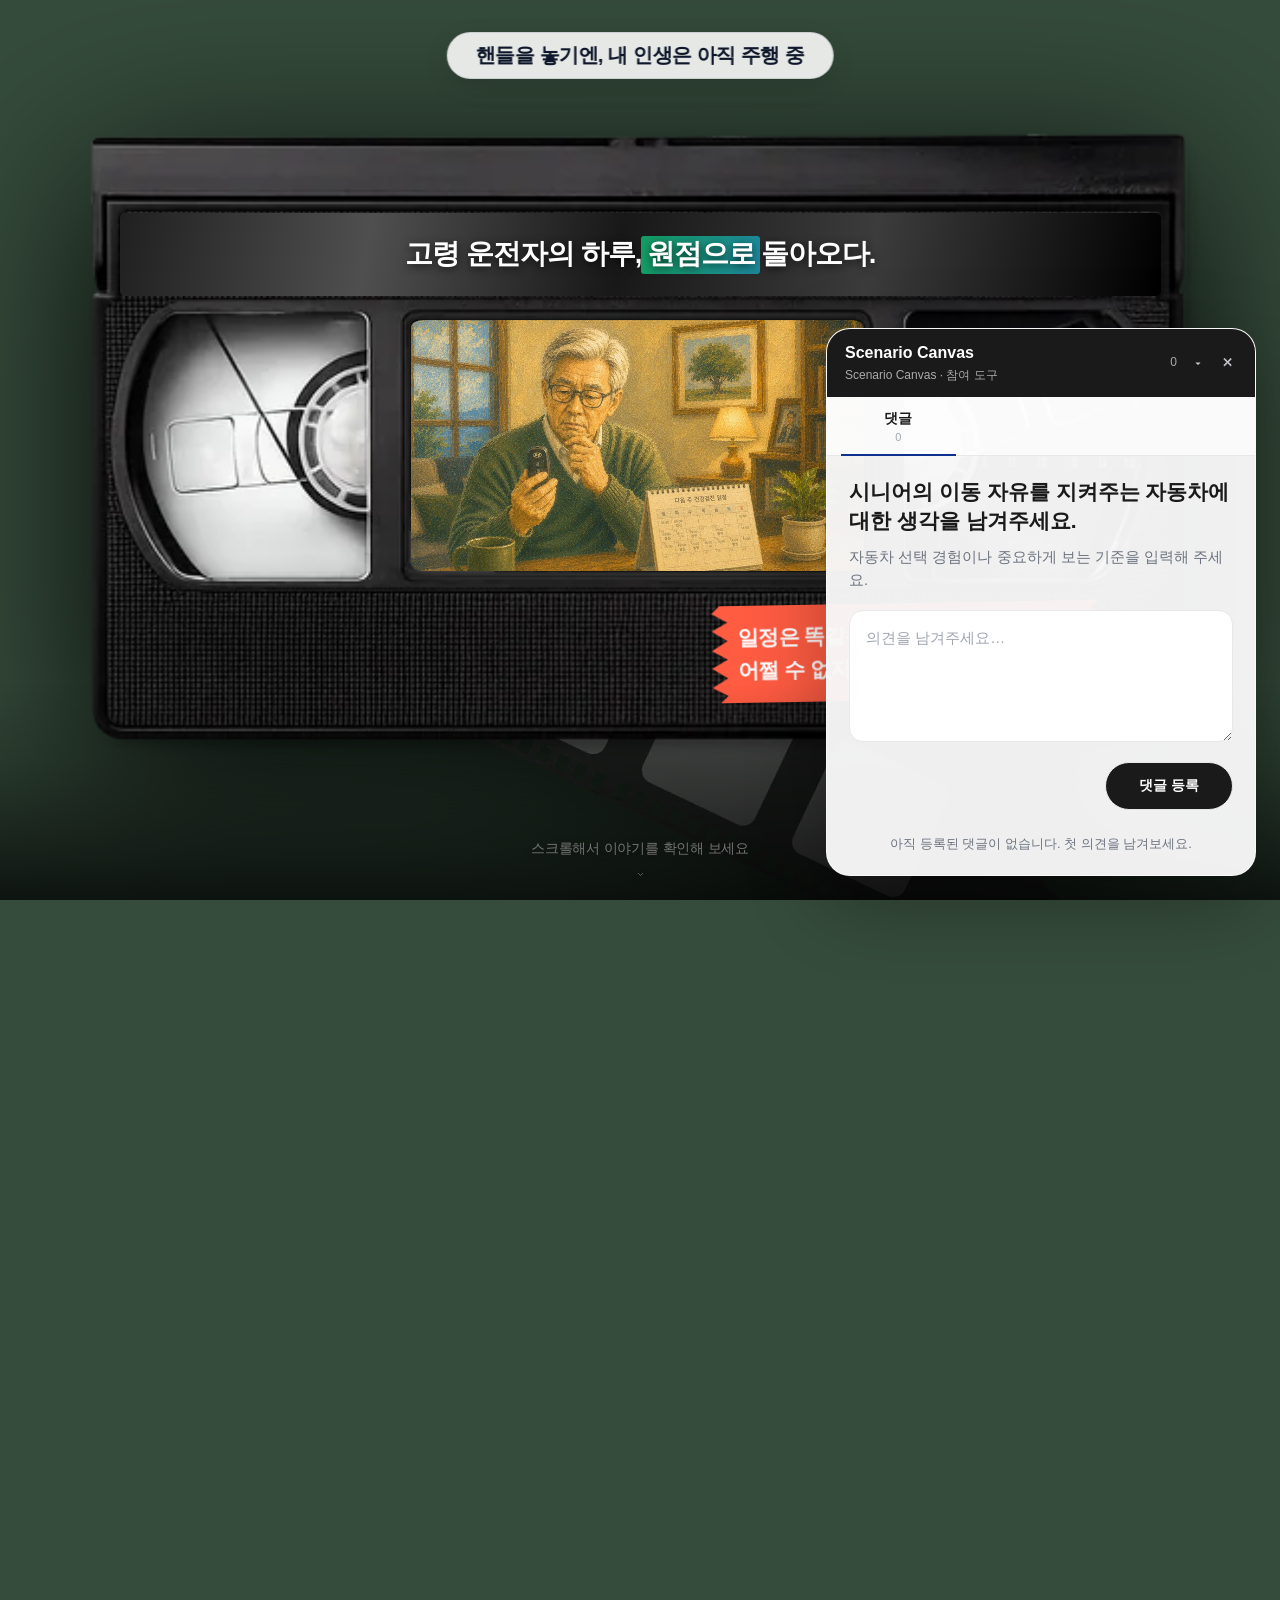
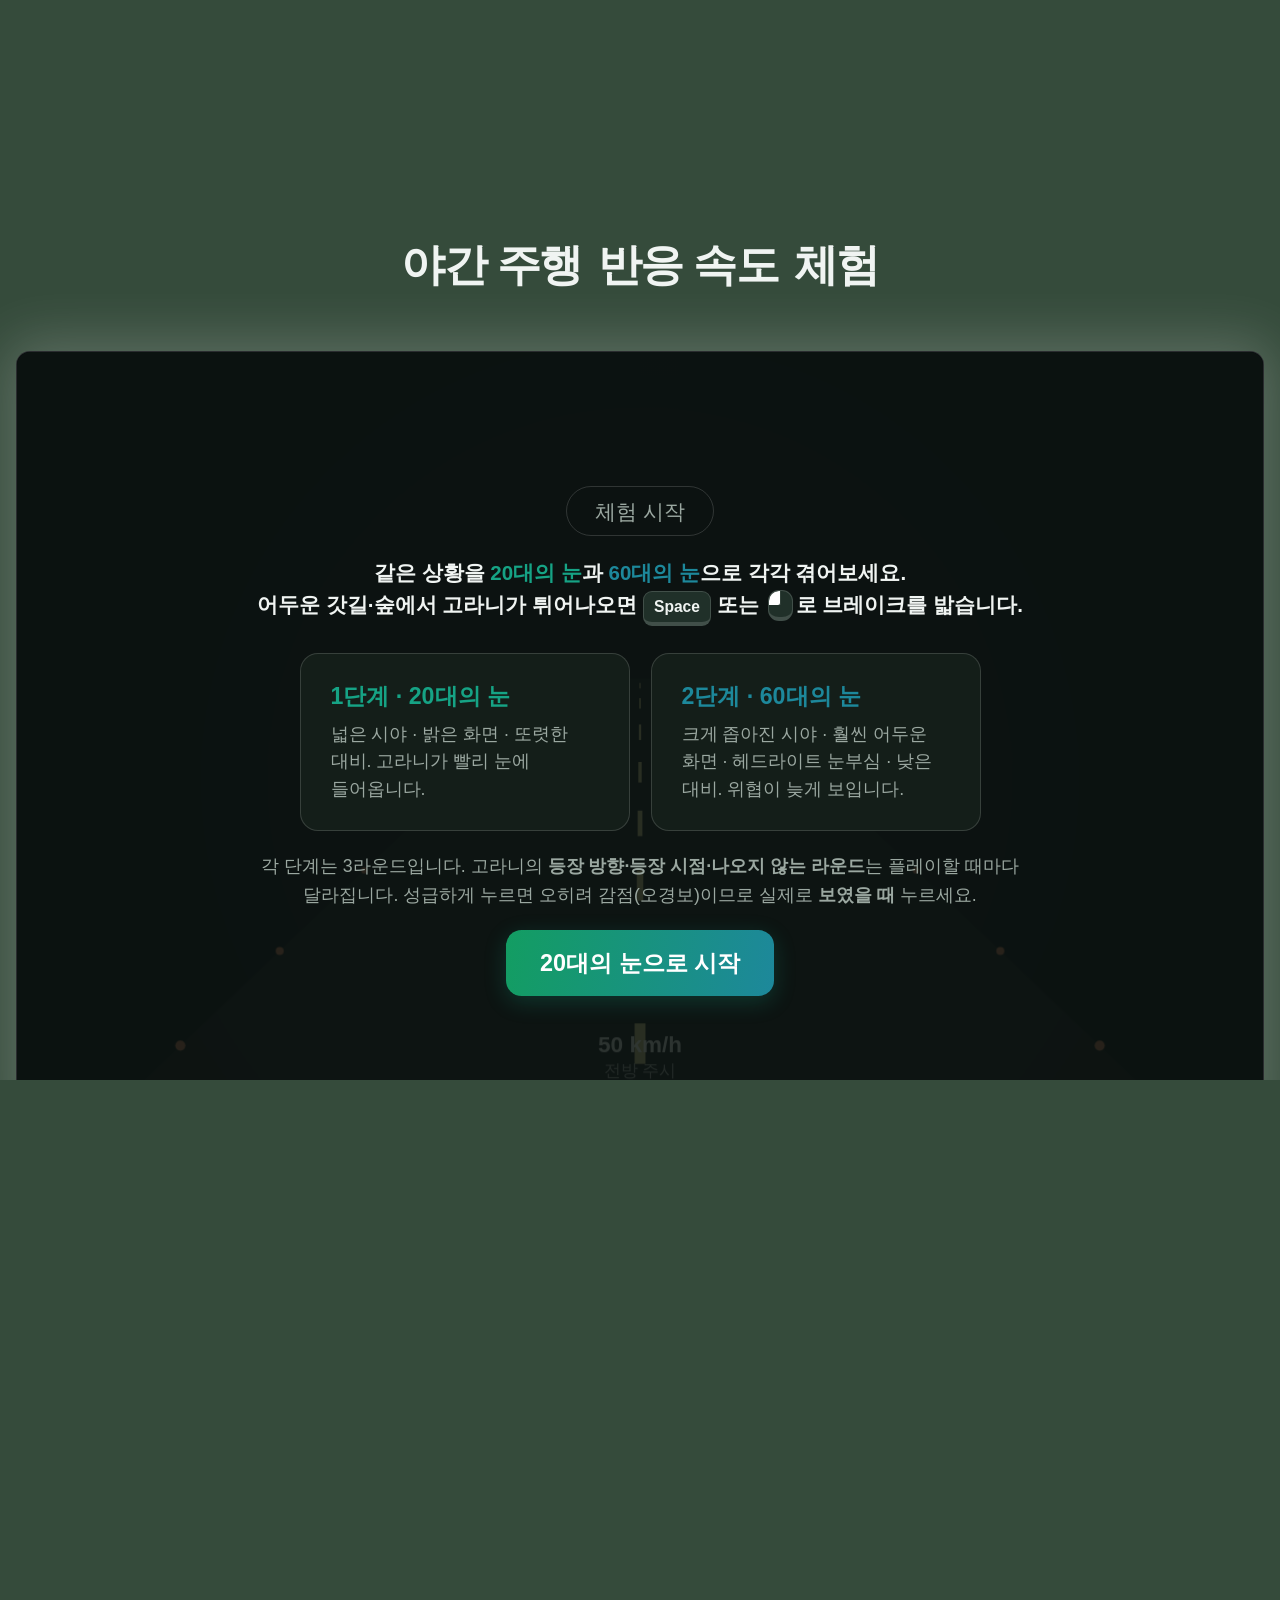
==== commit d3b32854: "20260827 Compliance: Restore Senior section structure 시니어 시나리오 캔버스에 공통 섹션 규칙을 반영했습니다." ====
--- a/index.html
+++ b/index.html
@@ -110,7 +110,7 @@
       <iframe class="game-frame" src="assets/Playbook/_Game/Game.html?v=20260805-small-wheel-r1" title="야간 주행 반응 속도 체험"></iframe>
     </div>
 
-    <section id="scenario-canvas" class="journal-section" aria-label="시나리오 저널" data-screen-id="scenario_canvas_main" data-screen-name="핸들을 놓기엔, 내 인생은 아직 주행 중 시나리오 캔버스">
+    <section id="scenario-canvas" class="page-section journal-section" aria-label="시나리오 저널" data-screen-id="scenario_canvas_main" data-screen-name="핸들을 놓기엔, 내 인생은 아직 주행 중 시나리오 캔버스">
       <div class="journal-frame" role="img" aria-label="핸들을 놓기엔, 내 인생은 아직 주행 중 시나리오 저널">
         <img class="journal-svg" src="assets/ScenarioCanvas/SC_H4.svg?v=20260826-journal" alt="핸들을 놓기엔, 내 인생은 아직 주행 중 시나리오 저널" loading="eager" decoding="async" fetchpriority="high">
       </div>
--- a/assets/style.css
+++ b/assets/style.css
@@ -432,15 +432,13 @@
 }
 
 .sequence-segment > i {
-  position: absolute;
-  left: 0;
-  width: 1px;
-  height: 1px;
-}
-.sequence-segment > i:nth-child(1) { top: 0; }
-.sequence-segment > i:nth-child(2) { top: 33.333%; }
-.sequence-segment > i:nth-child(3) { top: 66.666%; }
-.sequence-segment[data-steps="2"] > i:nth-child(2) { top: 50%; }
+  display: block;
+  position: relative;
+  width: 100%;
+  height: 100vh;
+  scroll-snap-align: start;
+  scroll-snap-stop: always;
+}
 
 .shared-film-viewport {
   position: absolute;
@@ -653,6 +651,16 @@
   transition: opacity 420ms ease;
 }
 
+body.scenario-canvas-entered .bottom-gradient {
+  opacity: 0;
+  visibility: hidden;
+}
+
+body.game-to-scenario-zone .bottom-gradient {
+  opacity: 0;
+  visibility: hidden;
+}
+
 
 /* ==========================================================================
    SQ08 — INTEGRATED MINI GAME
@@ -660,6 +668,7 @@
 .game-sequence {
   position: relative;
   scroll-snap-align: start;
+  scroll-snap-stop: always;
   z-index: 10;
   width: 100%;
   height: 100vh;
@@ -1610,8 +1619,14 @@
 /* Journal형 시나리오 캔버스: 단일 세로 SVG를 네이티브 스크롤로 표시 */
 .journal-section {
   width: 100%;
-  background: #0a0e17;
+  background: #FFFFFF;
+  opacity: 0;
   scroll-snap-align: none;
+  transition: opacity 560ms cubic-bezier(.22, 1, .36, 1);
+}
+
+.journal-section.is-visible {
+  opacity: 1;
 }
 
 .journal-frame {
@@ -1624,6 +1639,12 @@
   display: block;
   width: 100%;
   height: auto;
+}
+
+@media (prefers-reduced-motion: reduce) {
+  .journal-section {
+    transition: none;
+  }
 }
 
 @media (max-width: 760px) and (orientation: portrait) {
--- a/assets/participation-panel.css
+++ b/assets/participation-panel.css
@@ -42,7 +42,7 @@
 
 .participation-panel.is-hidden { opacity: 0; pointer-events: none; transform: translateY(18px) scale(.98); }
 .participation-panel.is-collapsed { max-height: 48px; }
-.participation-panel.is-collapsed .participation-panel__body { display: none; }
+.participation-panel.is-collapsed .participation-panel__body { max-height: 640px; opacity: 0; transform: translateY(-8px); overflow: hidden; pointer-events: none; }
 
 .participation-panel__header {
   display: flex;
@@ -78,7 +78,7 @@
 }
 
 .participation-panel__control:hover { color: #fff; }
-.participation-panel__body { max-height: 640px; overflow: auto; scrollbar-color: #c8ccd4 transparent; scrollbar-width: thin; }
+.participation-panel__body { max-height: 640px; overflow: auto; scrollbar-color: #c8ccd4 transparent; scrollbar-width: thin; transition: opacity .18s ease, transform .28s ease; }
 
 .participation-panel__tabs { display: grid; grid-template-columns: repeat(3, minmax(0, 1fr)); border-bottom: 1px solid #e8e8e8; background: rgba(255, 255, 255, .7); }
 .participation-panel__tabs.is-single { display: none; }
@@ -152,7 +152,9 @@
 .participation-panel__comment p { margin: 9px 0 0; font-size: 14px; line-height: 1.55; }
 .participation-panel__empty { margin: 20px 0 0; font-size: 13px; line-height: 1.5; text-align: center; }
 
-.participation-panel__launcher { position: absolute; right: 16px; bottom: 16px; z-index: 1; width: 30px; height: 30px; padding: 0; border: 1px solid rgba(255, 255, 255, .18); border-radius: 9px; background: #1a1a1a; color: #fff; box-shadow: 0 8px 24px rgba(35, 44, 62, .16); font-size: 12px; line-height: 1; pointer-events: auto; transition: transform .2s ease, opacity .2s ease, background .2s ease; }
+.participation-panel__launcher { display: flex; align-items: center; justify-content: center; position: absolute; right: 16px; bottom: 16px; z-index: 1; min-width: 112px; min-height: 40px; gap: 6px; padding: 0 14px; border: 0; border-radius: 999px; background: #1a1a1a; color: #fff; box-shadow: 0 8px 24px rgba(35, 44, 62, .16); font-size: 0; line-height: 1; pointer-events: auto; transition: transform .2s ease, opacity .2s ease, background .2s ease; }
+.participation-panel__launcher::before { content: "💬"; font-size: 14px; line-height: 1; }
+.participation-panel__launcher::after { content: "참여하기"; font-size: 12px; font-weight: 700; line-height: 1; }
 .participation-panel__launcher:hover { background: #2b2f38; transform: translateY(-2px); }
 .participation-panel__launcher.is-hidden { opacity: 0; pointer-events: none; transform: translateY(12px); }
 
@@ -160,3 +162,68 @@
   .participation-panel { right: 12px; bottom: 12px; width: calc(100vw - 24px); max-height: calc(100vh - 24px); }
   .participation-panel__ab { grid-template-columns: 1fr; }
 }
+.participation-panel.is-collapsed {
+  width: min(248px, calc(100vw - 24px));
+  max-height: 54px;
+  border-color: rgba(255, 255, 255, .18);
+  border-radius: 999px;
+  background: #1a1a1a;
+  box-shadow: 0 16px 42px rgba(20, 28, 42, .2);
+}
+
+.participation-panel.is-collapsed .participation-panel__header {
+  min-height: 52px;
+  padding: 0 10px 0 16px;
+  background: transparent;
+  color: #fff;
+}
+
+.participation-panel.is-collapsed .participation-panel__title {
+  display: flex;
+  min-width: 0;
+  align-items: center;
+}
+
+.participation-panel.is-collapsed .participation-panel__title strong {
+  overflow: hidden;
+  font-size: 14px;
+  font-weight: 800;
+  line-height: 1;
+  text-overflow: ellipsis;
+  white-space: nowrap;
+}
+
+.participation-panel.is-collapsed .participation-panel__title small {
+  display: none;
+}
+
+.participation-panel.is-collapsed .participation-panel__status {
+  margin-left: 8px;
+  padding: 5px 8px;
+  border-radius: 999px;
+  background: rgba(255, 255, 255, .12);
+  color: rgba(255, 255, 255, .78);
+  font-size: 10px;
+  line-height: 1;
+}
+
+.participation-panel.is-collapsed .participation-panel__control {
+  width: 30px;
+  height: 30px;
+  flex-basis: 30px;
+  border-radius: 50%;
+  background: rgba(255, 255, 255, .12);
+  color: rgba(255, 255, 255, .88);
+  font-size: 13px;
+  transition: background .2s ease, color .2s ease, transform .2s ease;
+}
+
+.participation-panel.is-collapsed .participation-panel__control:hover {
+  background: #fff;
+  color: #1a1a1a;
+  transform: translateY(-1px);
+}
+
+.participation-panel.is-collapsed button[data-action="close"] {
+  display: none;
+}
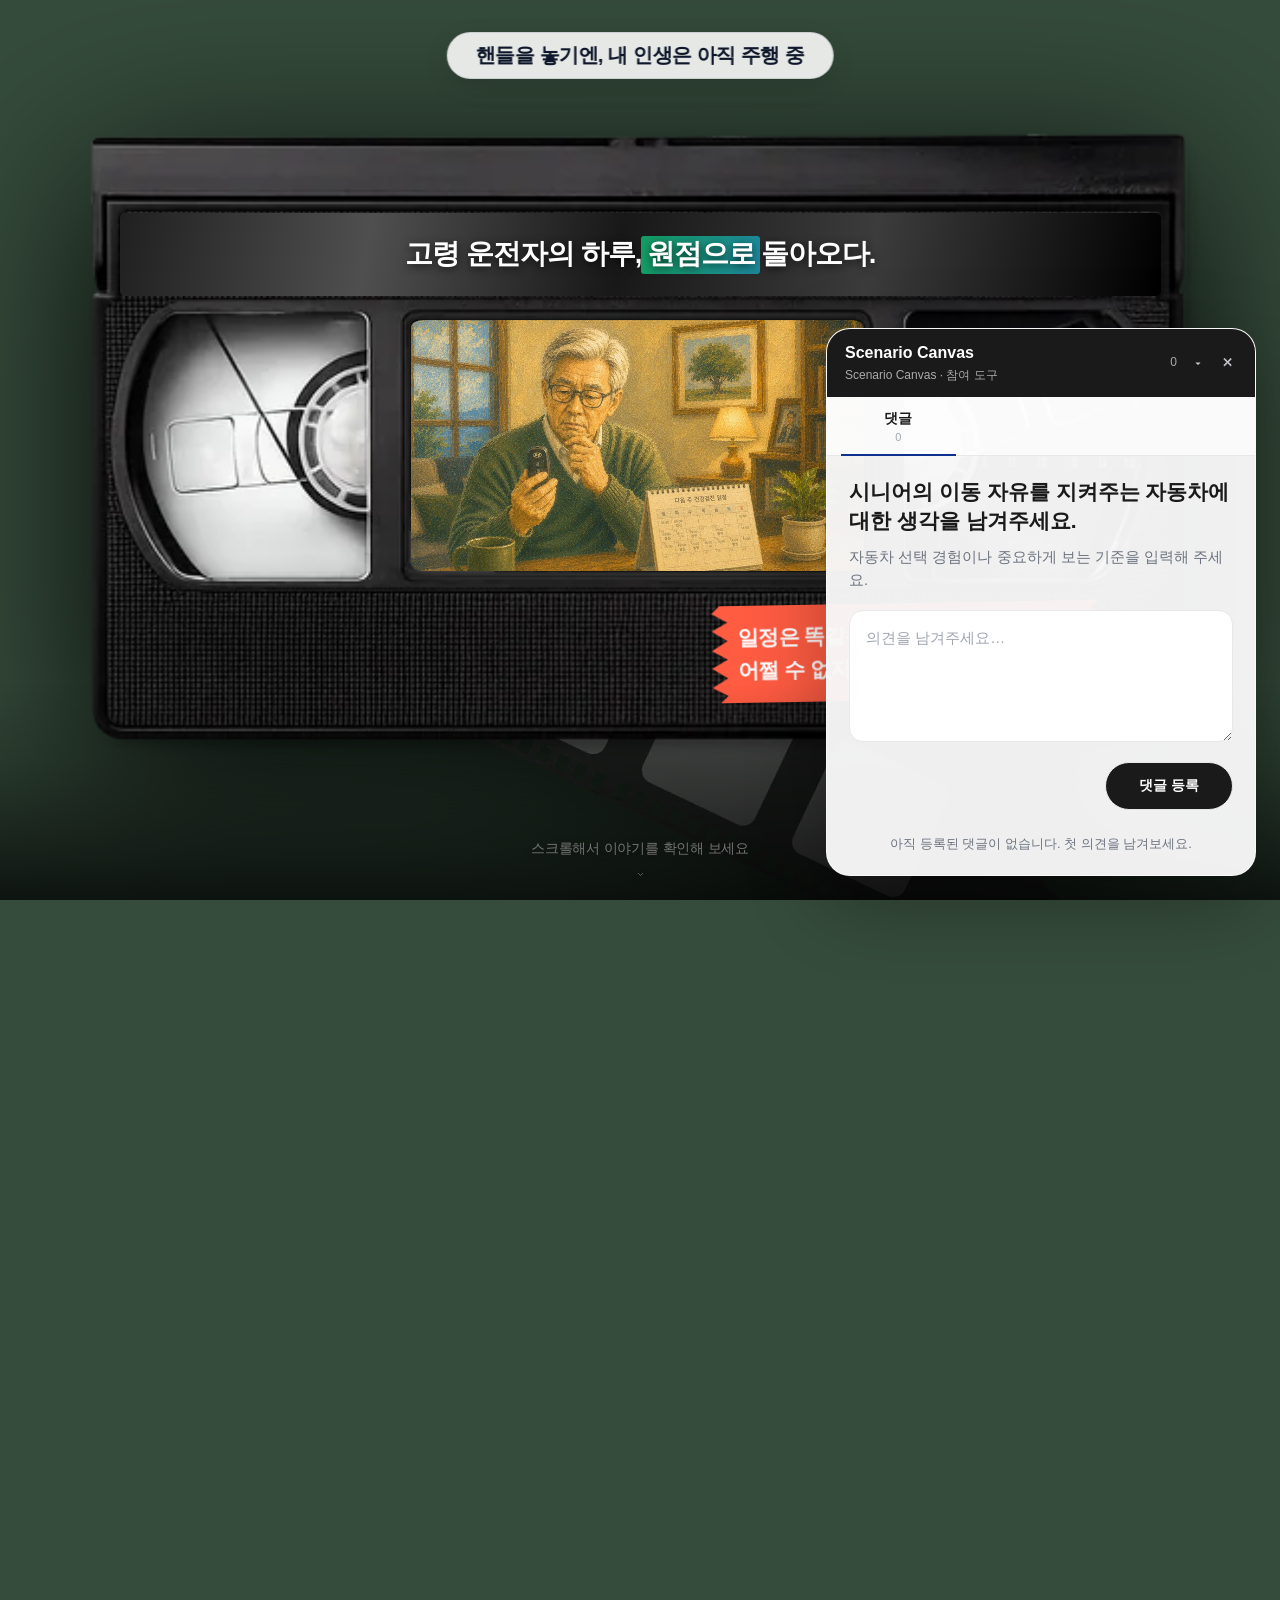
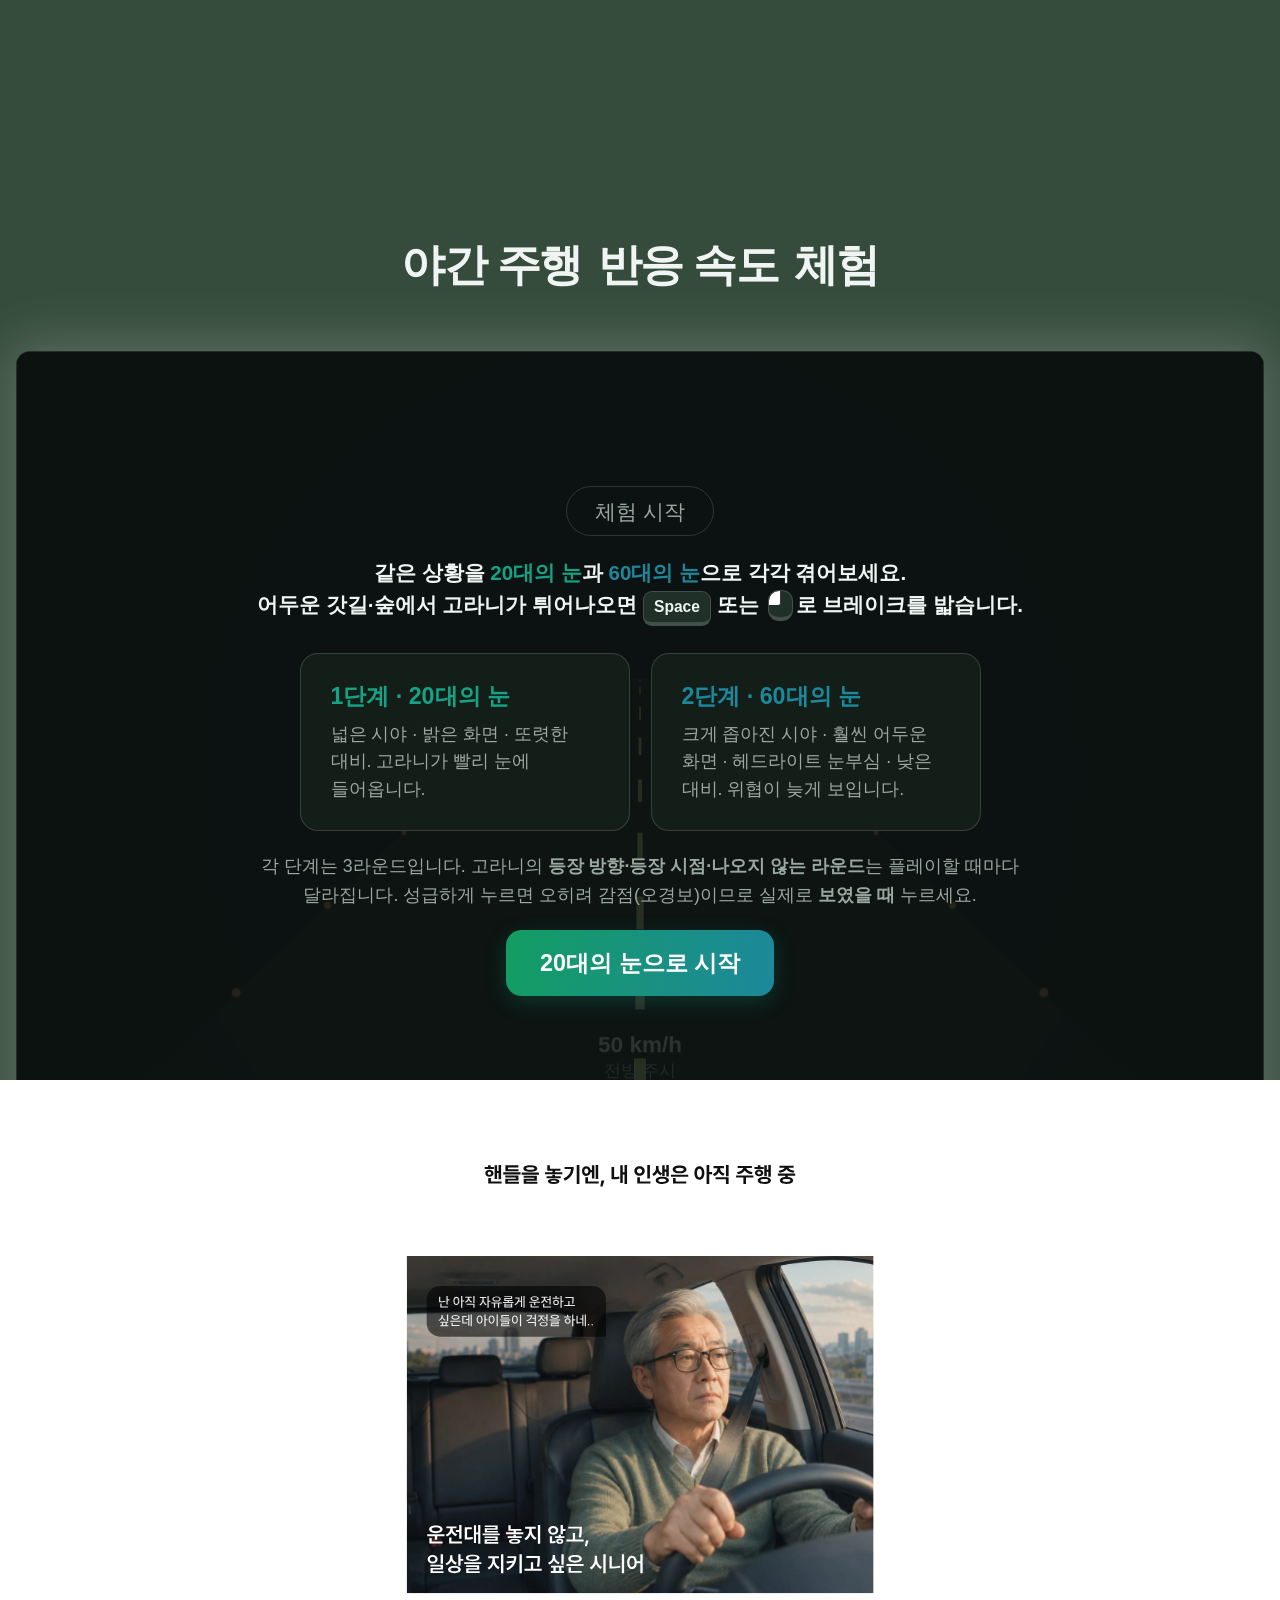
==== commit 4b6c33fb: "20260828 UI: Stabilize participation animations 투표 결과 애니메이션과 카드 자동 인식을 통일했습니다." ====
--- a/index.html
+++ b/index.html
@@ -125,6 +125,6 @@
   <script type="module" src="assets/app.js"></script>
   <aside class="participation-widget" data-userstory-participation></aside>
   <script src="assets/participation-config.js"></script>
-  <script src="assets/participation-panel.js"></script>
+  <script src="assets/participation-panel.js?v=20260828-vote-r1"></script>
 </body>
 </html>
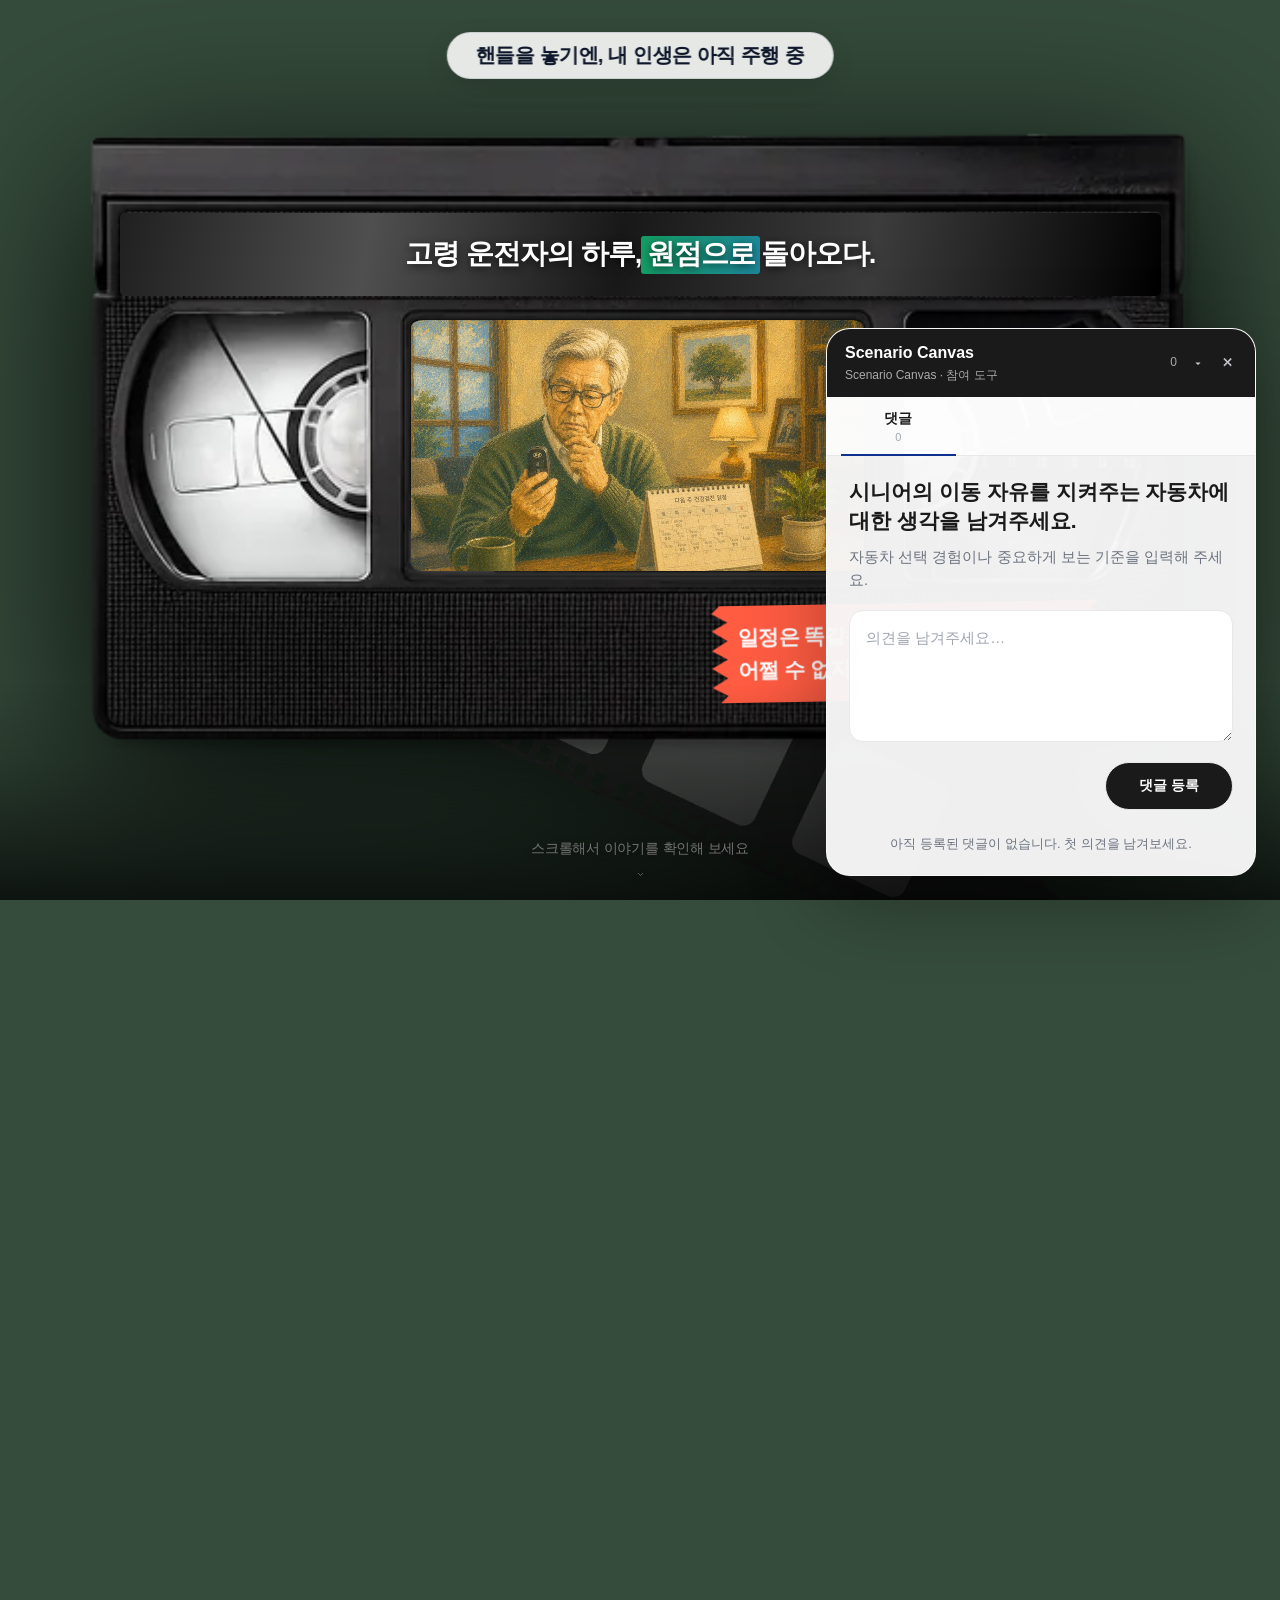
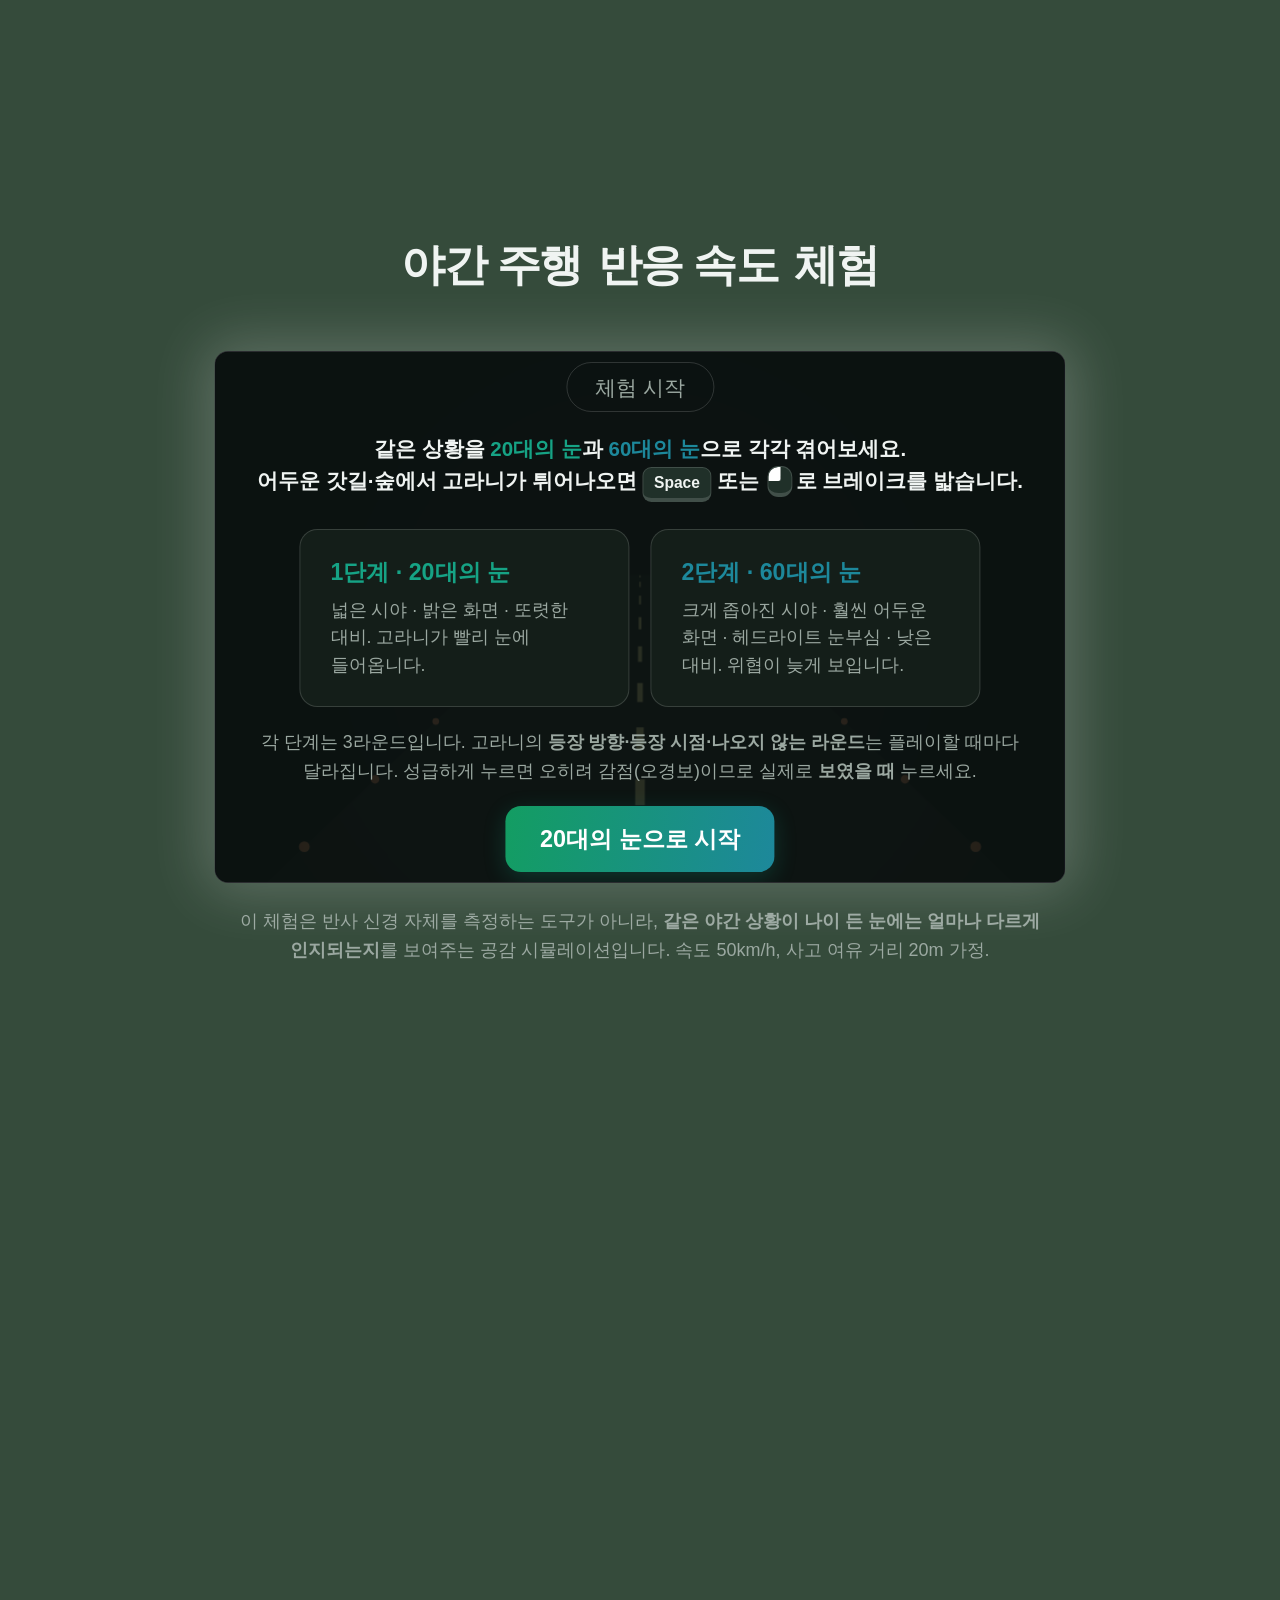
==== commit 2f6f86ff: "20260831 UI: Unify participation panel 플로팅 참여 패널 양식을 공통 기준으로 통일했습니다." ====
--- a/index.html
+++ b/index.html
@@ -19,7 +19,7 @@
   <meta name="twitter:card" content="summary_large_image">
   <meta name="twitter:image" content="https://userstory-h-04.vercel.app/assets/Thumbnail/T_Thumbnail.webp">
   <link rel="stylesheet" href="assets/style.css">
-  <link rel="stylesheet" href="assets/participation-panel.css">
+  <link rel="stylesheet" href="assets/participation-panel.css?v=20260831-panel-r4">
 </head>
 <body>
   <svg class="visual-filters" aria-hidden="true">
@@ -125,6 +125,6 @@
   <script type="module" src="assets/app.js"></script>
   <aside class="participation-widget" data-userstory-participation></aside>
   <script src="assets/participation-config.js"></script>
-  <script src="assets/participation-panel.js?v=20260828-vote-r1"></script>
+  <script src="assets/participation-panel.js?v=20260831-panel-r4"></script>
 </body>
 </html>
--- a/assets/style.css
+++ b/assets/style.css
@@ -28,7 +28,7 @@
   font-family: var(--font-sans);
   overflow-x: clip;
   scroll-behavior: smooth;
-  scroll-snap-type: y proximity;
+  scroll-snap-type: y mandatory;
 }
 
 .visual-filters {
@@ -686,9 +686,11 @@
 
 .game-frame {
   display: block;
-  width: 100%;
-  height: 100%;
+  width: min(100%, calc(100dvh * 16 / 10));
+  height: auto;
+  aspect-ratio: 16 / 10;
   min-height: 0;
+  margin: auto;
   border: 0;
   background: #354B3B;
 }
@@ -754,7 +756,8 @@
   }
 
   .game-frame {
-    height: 100%;
+    width: min(100%, calc(100svh * 16 / 10));
+    height: auto;
     min-height: 0;
   }
 }
@@ -1621,7 +1624,7 @@
   width: 100%;
   background: #FFFFFF;
   opacity: 0;
-  scroll-snap-align: none;
+  scroll-snap-align: start;
   transition: opacity 560ms cubic-bezier(.22, 1, .36, 1);
 }
 
--- a/assets/participation-panel.css
+++ b/assets/participation-panel.css
@@ -131,8 +131,10 @@
 .participation-panel__submit:disabled { cursor: not-allowed; opacity: .35; }
 
 .participation-panel__meter { position: relative; overflow: hidden; min-height: 54px; padding: 14px 16px; border: 1px solid #e8e8e8; border-radius: 14px; background: #fff; color: #1a1a1a; font-size: 14px; line-height: 1.4; }
-.participation-panel__meter::before { position: absolute; inset: 0 auto 0 0; width: var(--fill); background: #dce6f8; content: ""; transform: scaleX(0); transform-origin: left center; transition: transform .75s cubic-bezier(.16, 1, .3, 1); }
-.participation-panel__meter.is-visible::before { transform: scaleX(1); }
+.participation-panel__meter-fill { position: absolute; inset: 0; width: 100%; height: 100%; pointer-events: none; transform: scaleX(0); transform-origin: left center; transition: transform .75s cubic-bezier(.16, 1, .3, 1); }
+.participation-panel__meter-fill svg { display: block; width: 100%; height: 100%; }
+.participation-panel__meter-fill rect { fill: #dce6f8; }
+.participation-panel__meter.is-visible .participation-panel__meter-fill { transform: scaleX(1); }
 .participation-panel__meter span { position: relative; }
 .participation-panel__result { margin-top: 14px; color: #a1a6af; font-size: 12px; }
 .participation-panel__link { padding: 0; border: 0; background: transparent; color: #1a1a1a; font-size: 12px; font-weight: 700; }
